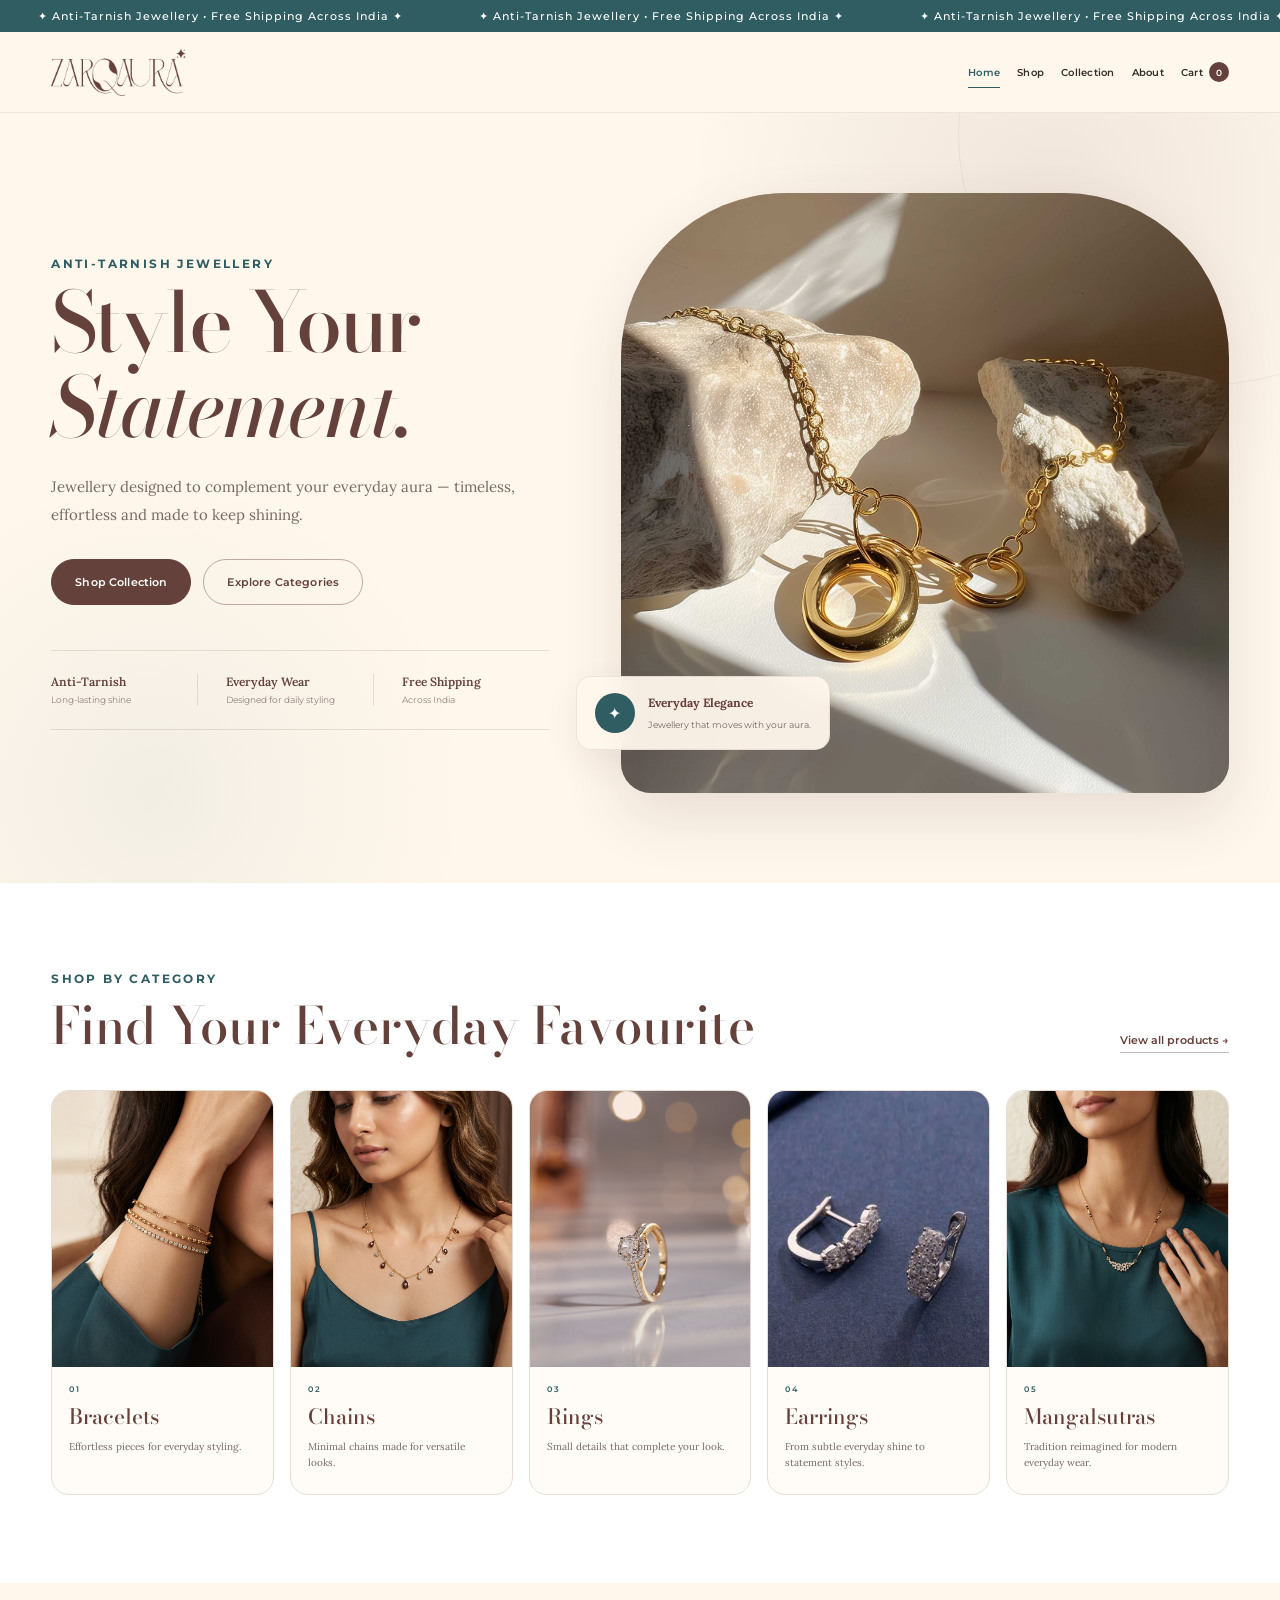
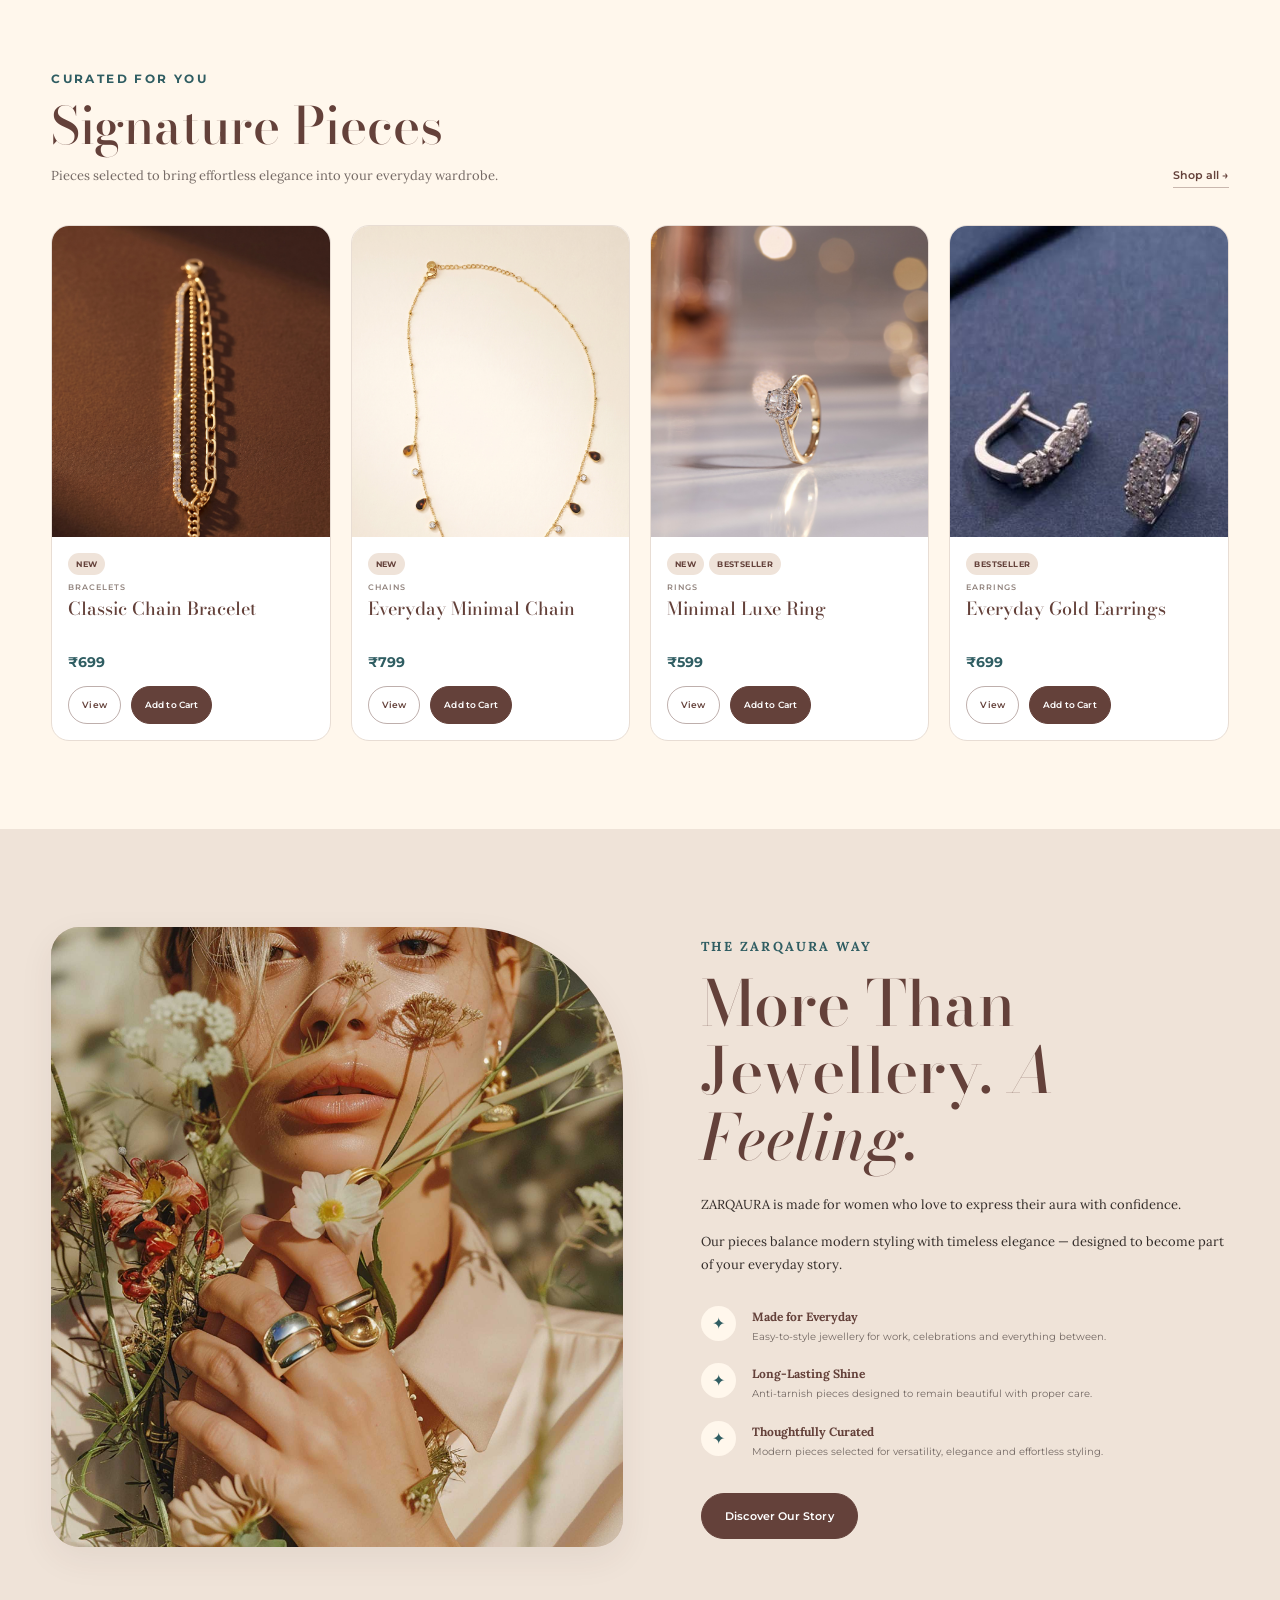
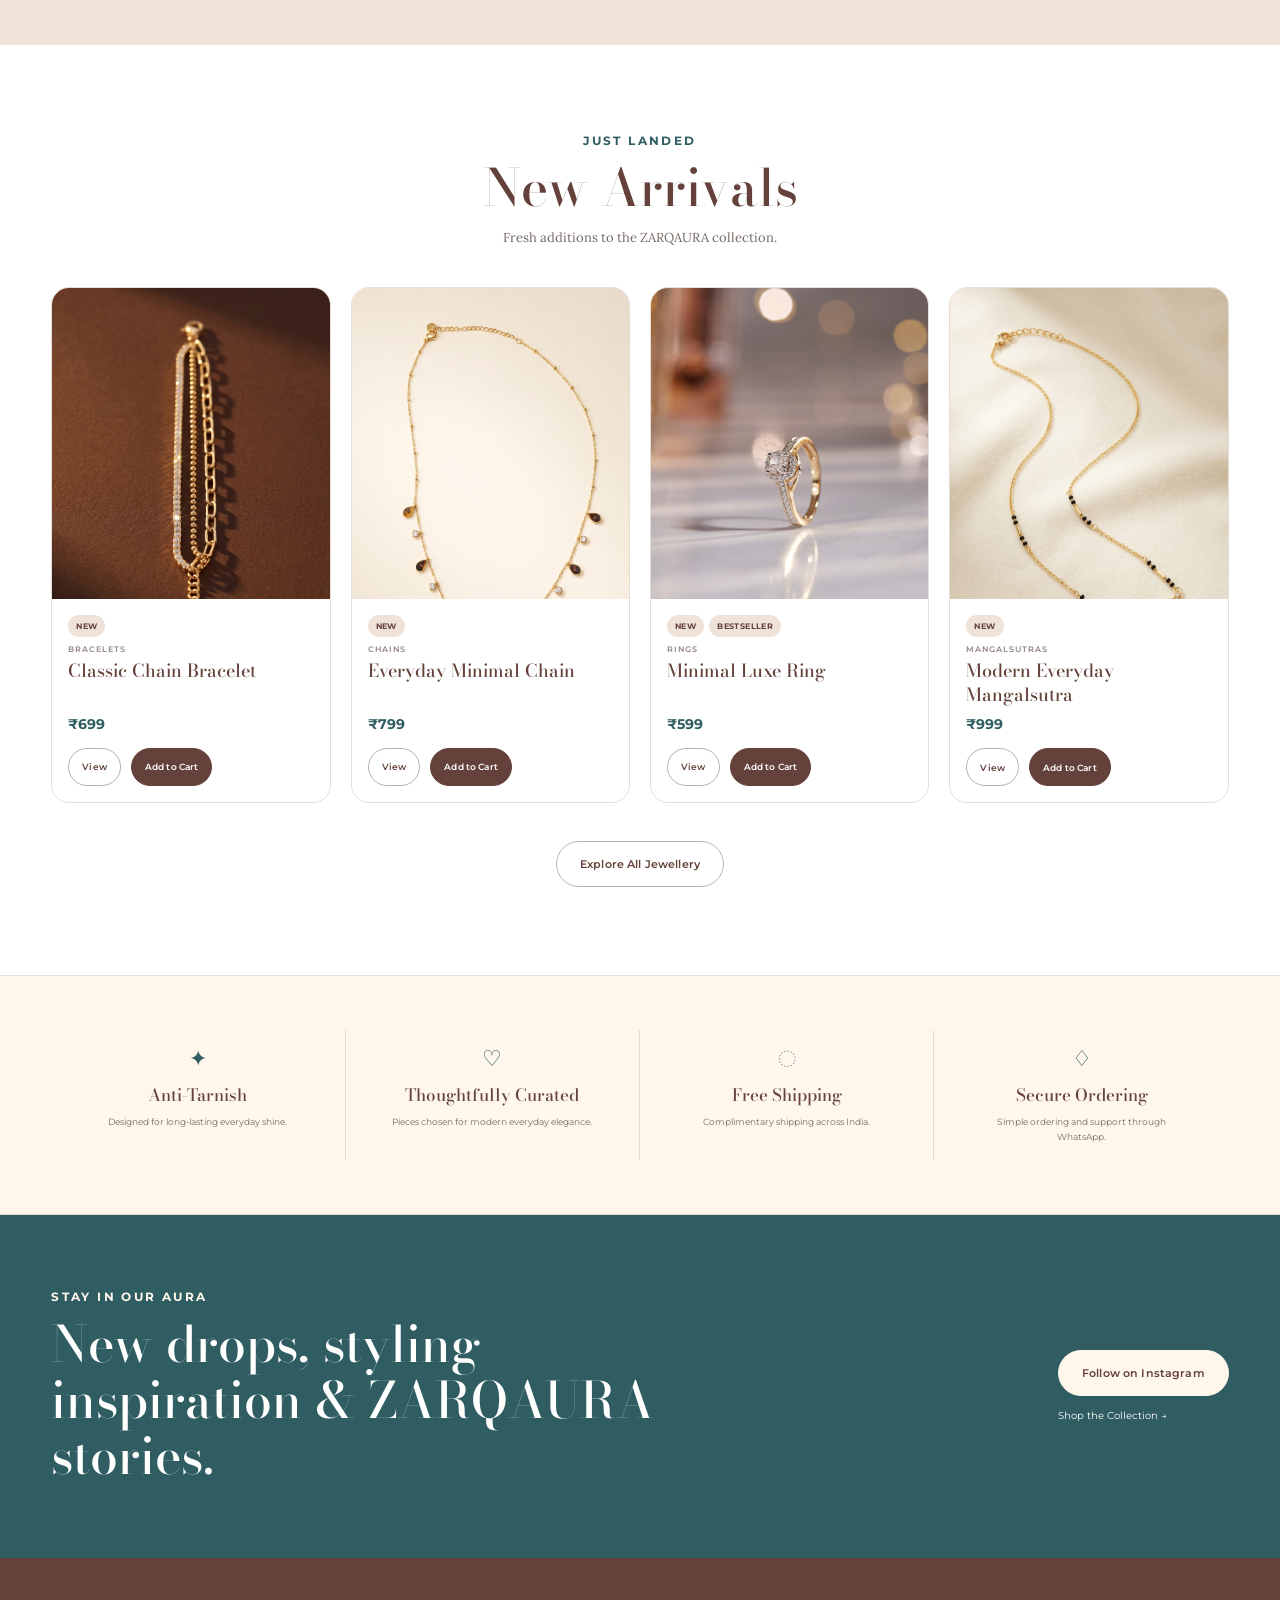
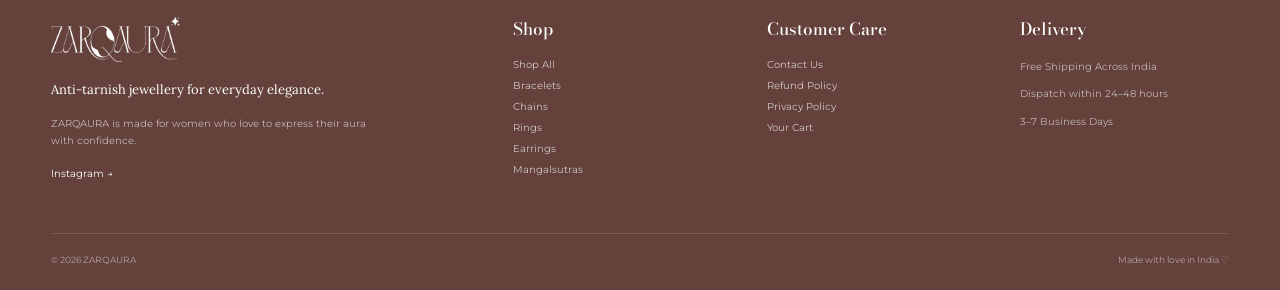
==== index.html @ d232bc9c "final index" ====
<!DOCTYPE html>
<html lang="en">
<head>
  <meta charset="UTF-8">

  <meta
    name="viewport"
    content="width=device-width, initial-scale=1.0"
  >

  <title>ZARQAURA | Anti-Tarnish Jewellery</title>

  <meta
    name="description"
    content="Discover ZARQAURA anti-tarnish jewellery designed for everyday elegance."
  >

  <!-- Favicon -->
  <link
    rel="icon"
    href="assets/images/branding/favicon.png"
    type="image/png"
  > 

  <!-- Main CSS -->
  <link
    rel="stylesheet"
    href="assets/css/styles.css"
  >
</head>


<body>

  <!-- =========================================
       SHARED HEADER
  ========================================== -->

  <div data-site-header></div>



  <main>

    <!-- =========================================
         HERO
    ========================================== -->

    <section class="zq-hero">

      <div class="zq-container zq-hero-grid">

        <!-- Hero content -->

        <div class="zq-hero-content">

          <p class="zq-eyebrow">
            ANTI-TARNISH JEWELLERY
          </p>

          <h1>
            Style Your
            <span>Statement.</span>
          </h1>

          <p class="zq-hero-description">
            Jewellery designed to complement your everyday aura —
            timeless, effortless and made to keep shining.
          </p>

          <div class="zq-hero-actions">

            <a
              href="shop.html"
              class="zq-btn zq-btn-primary"
            >
              Shop Collection
            </a>

            <a
              href="#shop-category"
              class="zq-btn zq-btn-outline"
            >
              Explore Categories
            </a>

          </div>


          <!-- Hero small benefits -->

          <div class="zq-hero-features">

            <div>
              <strong>Anti-Tarnish</strong>
              <span>Long-lasting shine</span>
            </div>

            <div>
              <strong>Everyday Wear</strong>
              <span>Designed for daily styling</span>
            </div>

            <div>
              <strong>Free Shipping</strong>
              <span>Across India</span>
            </div>

          </div>

        </div>



        <!-- Hero Image -->

        <div class="zq-hero-visual">

          <div class="zq-hero-image-wrap">

            <img
              src="assets/images/banners/home/hero.jpg"
              alt="ZARQAURA jewellery collection"
              class="zq-hero-image"
              onerror="this.style.display='none'; this.nextElementSibling.style.display='flex';"
            >

            <!-- Appears only until you upload hero.jpg -->

            <div class="zq-image-placeholder">
              <div>
                <span>✦</span>

                <p>
                  Add your homepage hero image
                </p>

                <small>
                  assets/images/banners/home/hero.jpg
                </small>
              </div>
            </div>

          </div>


          <!-- Floating note -->

          <div class="zq-floating-card">

            <span class="zq-floating-icon">✦</span>

            <div>
              <strong>
                Everyday Elegance
              </strong>

              <small>
                Jewellery that moves with your aura.
              </small>
            </div>

          </div>

        </div>

      </div>

    </section>



    <!-- =========================================
         CATEGORY SECTION
    ========================================== -->

    <section
      class="zq-section zq-category-section"
      id="shop-category"
    >

      <div class="zq-container">

        <div class="zq-section-heading">

          <div>

            <p class="zq-eyebrow">
              SHOP BY CATEGORY
            </p>

            <h2>
              Find Your Everyday Favourite
            </h2>

          </div>

          <a
            href="shop.html"
            class="zq-text-link"
          >
            View all products →
          </a>

        </div>



        <div class="zq-category-grid">


          <!-- Bracelets -->

          <a
            href="shop.html?category=bracelets"
            class="zq-category-card"
          >

            <div class="zq-category-image">

              <img
                src="assets/images/categories/bracelets.jpg"
                alt="Bracelets"
              >

              <div class="zq-category-overlay"></div>

            </div>

            <div class="zq-category-info">

              <span>
                01
              </span>

              <h3>
                Bracelets
              </h3>

              <p>
                Effortless pieces for everyday styling.
              </p>

            </div>

          </a>



          <!-- Chains -->

          <a
            href="shop.html?category=chains"
            class="zq-category-card"
          >

            <div class="zq-category-image">

              <img
                src="assets/images/categories/chains.jpg"
                alt="Chains"
              >

              <div class="zq-category-overlay"></div>

            </div>

            <div class="zq-category-info">

              <span>
                02
              </span>

              <h3>
                Chains
              </h3>

              <p>
                Minimal chains made for versatile looks.
              </p>

            </div>

          </a>



          <!-- Rings -->

          <a
            href="shop.html?category=rings"
            class="zq-category-card"
          >

            <div class="zq-category-image">

              <img
                src="assets/images/categories/rings.jpg"
                alt="Rings"
              >

              <div class="zq-category-overlay"></div>

            </div>

            <div class="zq-category-info">

              <span>
                03
              </span>

              <h3>
                Rings
              </h3>

              <p>
                Small details that complete your look.
              </p>

            </div>

          </a>



          <!-- Earrings -->

          <a
            href="shop.html?category=earrings"
            class="zq-category-card"
          >

            <div class="zq-category-image">

              <img
                src="assets/images/categories/earrings.jpg"
                alt="Earrings"
              >

              <div class="zq-category-overlay"></div>

            </div>

            <div class="zq-category-info">

              <span>
                04
              </span>

              <h3>
                Earrings
              </h3>

              <p>
                From subtle everyday shine to statement styles.
              </p>

            </div>

          </a>



          <!-- Mangalsutras -->

          <a
            href="shop.html?category=mangalsutras"
            class="zq-category-card"
          >

            <div class="zq-category-image">

              <img
                src="assets/images/categories/mangalsutras.jpg"
                alt="Mangalsutras"
              >

              <div class="zq-category-overlay"></div>

            </div>

            <div class="zq-category-info">

              <span>
                05
              </span>

              <h3>
                Mangalsutras
              </h3>

              <p>
                Tradition reimagined for modern everyday wear.
              </p>

            </div>

          </a>

        </div>

      </div>

    </section>



    <!-- =========================================
         FEATURED PRODUCTS
    ========================================== -->

    <section class="zq-section zq-products-section">

      <div class="zq-container">

        <div class="zq-section-heading">

          <div>

            <p class="zq-eyebrow">
              CURATED FOR YOU
            </p>

            <h2>
              Signature Pieces
            </h2>

            <p class="zq-section-description">
              Pieces selected to bring effortless elegance
              into your everyday wardrobe.
            </p>

          </div>


          <a
            href="shop.html"
            class="zq-text-link"
          >
            Shop all →
          </a>

        </div>


        <!-- Products automatically inserted by JS -->

        <div
          class="product-grid zq-featured-grid"
          data-featured-grid
        ></div>

      </div>

    </section>



    <!-- =========================================
         EDITORIAL BRAND SECTION
    ========================================== -->

    <section class="zq-story-section">

      <div class="zq-container zq-story-grid">


        <div class="zq-story-image">

          <img
            src="assets/images/banners/home/everyday-elegance.jpg"
            alt="ZARQAURA everyday jewellery"
          >

        </div>



        <div class="zq-story-content">

          <p class="zq-eyebrow">
            THE ZARQAURA WAY
          </p>

          <h2>
            More Than Jewellery.
            <span>A Feeling.</span>
          </h2>

          <p>
            ZARQAURA is made for women who love to express
            their aura with confidence.
          </p>

          <p>
            Our pieces balance modern styling with timeless
            elegance — designed to become part of your
            everyday story.
          </p>

          <div class="zq-story-points">

            <div>
              <span>✦</span>

              <div>
                <strong>
                  Made for Everyday
                </strong>

                <p>
                  Easy-to-style jewellery for work,
                  celebrations and everything between.
                </p>
              </div>
            </div>


            <div>
              <span>✦</span>

              <div>
                <strong>
                  Long-Lasting Shine
                </strong>

                <p>
                  Anti-tarnish pieces designed to remain
                  beautiful with proper care.
                </p>
              </div>
            </div>


            <div>
              <span>✦</span>

              <div>
                <strong>
                  Thoughtfully Curated
                </strong>

                <p>
                  Modern pieces selected for versatility,
                  elegance and effortless styling.
                </p>
              </div>
            </div>

          </div>


          <a
            href="about.html"
            class="zq-btn zq-btn-primary"
          >
            Discover Our Story
          </a>

        </div>

      </div>

    </section>



    <!-- =========================================
         NEW ARRIVALS
    ========================================== -->

    <section class="zq-section zq-new-section">

      <div class="zq-container">

        <div class="zq-section-heading centered">

          <div>

            <p class="zq-eyebrow">
              JUST LANDED
            </p>

            <h2>
              New Arrivals
            </h2>

            <p class="zq-section-description">
              Fresh additions to the ZARQAURA collection.
            </p>

          </div>

        </div>


        <div
          class="product-grid"
          data-new-arrivals
        ></div>


        <div class="zq-center-action">

          <a
            href="shop.html"
            class="zq-btn zq-btn-outline"
          >
            Explore All Jewellery
          </a>

        </div>

      </div>

    </section>



    <!-- =========================================
         BENEFITS
    ========================================== -->

    <section class="zq-benefits">

      <div class="zq-container zq-benefits-grid">


        <div class="zq-benefit">

          <span>✦</span>

          <h3>
            Anti-Tarnish
          </h3>

          <p>
            Designed for long-lasting everyday shine.
          </p>

        </div>


        <div class="zq-benefit">

          <span>♡</span>

          <h3>
            Thoughtfully Curated
          </h3>

          <p>
            Pieces chosen for modern everyday elegance.
          </p>

        </div>


        <div class="zq-benefit">

          <span>◌</span>

          <h3>
            Free Shipping
          </h3>

          <p>
            Complimentary shipping across India.
          </p>

        </div>


        <div class="zq-benefit">

          <span>♢</span>

          <h3>
            Secure Ordering
          </h3>

          <p>
            Simple ordering and support through WhatsApp.
          </p>

        </div>

      </div>

    </section>



    <!-- =========================================
         INSTAGRAM / COMMUNITY CTA
    ========================================== -->

    <section class="zq-community">

      <div class="zq-container zq-community-inner">

        <div>

          <p class="zq-eyebrow light">
            STAY IN OUR AURA
          </p>

          <h2>
            New drops, styling inspiration
            & ZARQAURA stories.
          </h2>

        </div>


        <div class="zq-community-actions">

          <a
            href="#"
            id="instagram-link"
            target="_blank"
            class="zq-btn zq-btn-light"
          >
            Follow on Instagram
          </a>

          <a
            href="shop.html"
            class="zq-community-link"
          >
            Shop the Collection →
          </a>

        </div>

      </div>

    </section>

  </main>



  <!-- =========================================
       SHARED FOOTER
  ========================================== -->

  <div data-site-footer></div>



  <!-- =========================================
       DATA
  ========================================== -->

  <script src="assets/data/site-config.js"></script>

  <script src="assets/data/products.js"></script>



  <!-- =========================================
       SHARED APP
  ========================================== -->

  <script src="assets/js/app.js"></script>



  <!-- =========================================
       HOME PAGE JS
  ========================================== -->

  <script>

    document.addEventListener(
      "DOMContentLoaded",
      () => {

        /*
        =========================================
        FEATURED PRODUCTS
        =========================================
        */

        const featuredGrid =
          document.querySelector(
            "[data-featured-grid]"
          );


        const featuredProducts =
          PRODUCTS
            .filter(
              product =>
                product.active &&
                product.featured
            )
            .slice(0, 4);


        if (featuredGrid) {

          if (featuredProducts.length) {

            featuredGrid.innerHTML =
              featuredProducts
                .map(
                  ZARQAURA.productCard
                )
                .join("");

          }

          else {

            featuredGrid.innerHTML = `
              <div class="zq-empty-products">
                Featured products will appear here.
              </div>
            `;

          }

        }



        /*
        =========================================
        NEW ARRIVALS
        =========================================
        */

        const newGrid =
          document.querySelector(
            "[data-new-arrivals]"
          );


        const newProducts =
          PRODUCTS
            .filter(
              product =>
                product.active &&
                product.newArrival
            )
            .slice(0, 4);


        if (newGrid) {

          if (newProducts.length) {

            newGrid.innerHTML =
              newProducts
                .map(
                  ZARQAURA.productCard
                )
                .join("");

          }

          else {

            newGrid.innerHTML = `
              <div class="zq-empty-products">
                New arrivals will appear here.
              </div>
            `;

          }

        }



        /*
        =========================================
        INSTAGRAM FROM SITE CONFIG
        =========================================
        */

        const instagramButton =
          document.getElementById(
            "instagram-link"
          );


        if (
          instagramButton &&
          SITE_CONFIG.instagram
        ) {

          instagramButton.href =
            SITE_CONFIG.instagram;

        }

      }
    );

  </script>


</body>
</html>
---- assets/css/styles.css ----
@import url(
    "https://fonts.googleapis.com/css2?family=Bodoni+Moda:opsz,wght@6..96,400;6..96,500;6..96,600&family=Lora:wght@400;500;600&family=Montserrat:wght@400;500;600;700&display=swap"
);


/* =========================================================
   ZARQAURA
   MASTER STYLESHEET
========================================================= */


/* =========================================================
   VARIABLES
========================================================= */

:root {

    --brown:
        #64413A;

    --brown-dark:
        #4A302B;

    --cream:
        #FFF7EC;

    --cream-light:
        #FFFBF6;

    --teal:
        #2F5D62;

    --teal-dark:
        #24484C;

    --white:
        #FFFFFF;

    --text:
        #342D2A;

    --text-soft:
        #756A65;

    --text-light:
        #91837D;

    --border:
        #E8DDD4;

    --background-soft:
        #F2E6DC;

    --danger:
        #8D3D3D;

    --success:
        #456A54;

    --container:
        1240px;

    --radius-small:
        10px;

    --radius:
        18px;

    --radius-large:
        28px;

    --shadow-small:
        0 12px 35px
        rgba(
            65,
            45,
            40,
            0.07
        );

    --shadow:
        0 24px 60px
        rgba(
            65,
            45,
            40,
            0.12
        );

}


/* =========================================================
   RESET
========================================================= */

* {

    box-sizing:
        border-box;

}


html {

    scroll-behavior:
        smooth;

}


body {

    margin:
        0;

    overflow-x:
        hidden;

    background:
        var(--cream);

    color:
        var(--text);

    font-family:
        "Montserrat",
        Arial,
        sans-serif;

    -webkit-font-smoothing:
        antialiased;

}


body,
input,
button,
select,
textarea {

    font-family:
        "Montserrat",
        Arial,
        sans-serif;

}


img {

    display:
        block;

    max-width:
        100%;

}


a {

    color:
        inherit;

    text-decoration:
        none;

}


button {

    cursor:
        pointer;

}


button:disabled {

    cursor:
        not-allowed;

    opacity:
        0.55;

}


h1,
h2,
h3,
h4,
p {

    margin-top:
        0;

}


h1,
h2,
h3,
h4 {

    font-family:
        "Bodoni Moda",
        Georgia,
        serif;

    color:
        var(--brown);

}


/* =========================================================
   CONTAINER
========================================================= */

.container,
.zq-container {

    width:
        min(
            var(--container),
            92%
        );

    margin:
        0 auto;

}


/* =========================================================
   COMMON TEXT
========================================================= */

.zq-eyebrow {

    margin:
        0 0 12px;

    color:
        var(--teal);

    font-size:
        12px;

    font-weight:
        700;

    letter-spacing:
        2.4px;

    text-transform:
        uppercase;

}


.zq-eyebrow.light {

    color:
        var(--cream);

}


/* =========================================================
   CONTINUOUS ANNOUNCEMENT BAR
========================================================= */

.announcement {

    position: relative;

    z-index: 1100;

    width: 100%;

    overflow: hidden;

    padding: 9px 0;

    background:
        var(--teal);

    color:
        var(--white);

    white-space: nowrap;

}


/* Continuous moving track */

.announcement-track {

    display: flex;

    align-items: center;

    width: max-content;

    animation:
        announcementScroll
        11s
        linear
        infinite;

}


/* Individual repeating message */

.announcement-item {

    flex: 0 0 auto;

    padding:
        0 38px;

    font-size:
        11px;

    font-weight:
        500;

    letter-spacing:
        1px;

}


/* Pause when hovered */

.announcement:hover
.announcement-track {

    animation-play-state:
        paused;

}


/* Move exactly one repeated message */

@keyframes announcementScroll {

    from {

        transform:
            translateX(0);

    }

    to {

        transform:
            translateX(-16.6666667%);

    }

}


/* Accessibility */

@media (prefers-reduced-motion: reduce) {

    .announcement-track {

        animation:
            none;

    }

}


/* =========================================================
   HEADER
========================================================= */

.header {

    position:
        sticky;

    top:
        0;

    z-index:
        1000;

    border-bottom:
        1px solid
        rgba(
            100,
            65,
            58,
            0.1
        );

    background:
        rgba(
            255,
            247,
            236,
            0.95
        );

    backdrop-filter:
        blur(16px);

}


.header-inner {

    min-height:
        78px;

    display:
        flex;

    align-items:
        center;

    justify-content:
        space-between;

    gap:
        28px;

}


/* =========================================================
   LOGO
========================================================= */

.logo {

    flex:
        0 0 auto;

    display:
        flex;

    align-items:
        center;

}


.site-logo {

    width:
        auto;

    max-width:
        205px;

    height:
        48px;

    object-fit:
        contain;

}


.logo-text-fallback {

    display:
        none;

    color:
        var(--brown);

    font-family:
        "Bodoni Moda",
        Georgia,
        serif;

    font-size:
        25px;

    font-weight:
        600;

    letter-spacing:
        4px;

}


/* =========================================================
   DESKTOP NAV
========================================================= */

.nav {

    display:
        flex;

    align-items:
        center;

    justify-content:
        flex-end;

    gap:
        17px;

}


.nav a {

    position:
        relative;

    padding:
        30px 0;

    color:
        var(--text);

    font-size:
        10px;

    font-weight:
        600;

    letter-spacing:
        0.25px;

    white-space:
        nowrap;

    transition:
        color 0.25s ease;

}


.nav a::after {

    content:
        "";

    position:
        absolute;

    left:
        0;

    bottom:
        21px;

    width:
        0;

    height:
        1px;

    background:
        var(--teal);

    transition:
        width 0.25s ease;

}


.nav a:hover,
.nav a.active {

    color:
        var(--teal);

}


.nav a:hover::after,
.nav a.active::after {

    width:
        100%;

}


.cart-link {

    display:
        inline-flex;

    align-items:
        center;

    gap:
        6px;

}


.cart-count {

    min-width:
        20px;

    height:
        20px;

    display:
        inline-grid;

    place-items:
        center;

    padding:
        0 5px;

    border-radius:
        999px;

    background:
        var(--brown);

    color:
        var(--white);

    font-size:
        9px;

}


/* =========================================================
   MOBILE MENU BUTTON
========================================================= */

.mobile-toggle {

    display:
        none;

    width:
        38px;

    height:
        38px;

    padding:
        8px;

    border:
        0;

    background:
        transparent;

}


.mobile-toggle span {

    display:
        block;

    width:
        100%;

    height:
        1.5px;

    margin:
        5px 0;

    background:
        var(--brown);

    transition:
        transform 0.25s ease,
        opacity 0.25s ease;

}


.mobile-toggle.open
span:nth-child(1) {

    transform:
        translateY(6.5px)
        rotate(45deg);

}


.mobile-toggle.open
span:nth-child(2) {

    opacity:
        0;

}


.mobile-toggle.open
span:nth-child(3) {

    transform:
        translateY(-6.5px)
        rotate(-45deg);

}


/* =========================================================
   BUTTONS
========================================================= */

.btn,
.zq-btn {

    min-height:
        46px;

    display:
        inline-flex;

    align-items:
        center;

    justify-content:
        center;

    padding:
        0 23px;

    border:
        1px solid
        var(--brown);

    border-radius:
        999px;

    background:
        var(--brown);

    color:
        var(--white);

    font-size:
        11px;

    font-weight:
        600;

    letter-spacing:
        0.15px;

    line-height:
        1;

    transition:
        transform 0.35s ease,
        background-color 0.35s ease,
        color 0.35s ease,
        border-color 0.35s ease,
        box-shadow 0.35s ease;

}


.btn:hover,
.zq-btn:hover {

    transform:
        translateY(-3px);

}


/* Primary button */

.btn:hover,
.zq-btn-primary:hover {

    border-color:
        var(--teal);

    background:
        var(--teal);

    box-shadow:
        0 10px 24px
        rgba(
            47,
            93,
            98,
            0.20
        );

}


/* Outline / secondary button */

.btn.secondary,
.zq-btn-outline {

    border-color:
        rgba(
            100,
            65,
            58,
            0.42
        );

    background:
        transparent;

    color:
        var(--brown);

}


.btn.secondary:hover,
.zq-btn-outline:hover {

    border-color:
        var(--brown);

    background:
        var(--brown);

    color:
        var(--white);

    box-shadow:
        0 10px 24px
        rgba(
            100,
            65,
            58,
            0.25
        );

}


/* Teal button */

.btn.teal {

    border-color:
        var(--teal);

    background:
        var(--teal);

}


.btn.teal:hover {

    border-color:
        var(--teal-dark);

    background:
        var(--teal-dark);

    box-shadow:
        0 10px 24px
        rgba(
            47,
            93,
            98,
            0.16
        );

}


/* Added state */

.btn.added {

    border-color:
        var(--success);

    background:
        var(--success);

}


/* Light button */

.zq-btn-light {

    border-color:
        var(--cream);

    background:
        var(--cream);

    color:
        var(--brown);

}


/* Press effect */

.btn:active,
.zq-btn:active {

    transform:
        translateY(-1px)
        scale(0.99);

}


/* Button groups */

.actions {

    display:
        flex;

    flex-wrap:
        wrap;

    align-items:
        center;

    gap:
        10px;

}

/* =========================================================
   HOME HERO
========================================================= */

.zq-hero {

    position:
        relative;

    overflow:
        hidden;

    padding:
        80px 0 90px;

    background:

        radial-gradient(
            circle at 82% 12%,
            rgba(
                100,
                65,
                58,
                0.1
            ),
            transparent 29%
        ),

        radial-gradient(
            circle at 12% 88%,
            rgba(
                47,
                93,
                98,
                0.06
            ),
            transparent 24%
        ),

        var(--cream);

}


.zq-hero::before {

    content:
        "";

    position:
        absolute;

    top:
        -230px;

    right:
        -180px;

    width:
        500px;

    height:
        500px;

    border:
        1px solid
        rgba(
            100,
            65,
            58,
            0.07
        );

    border-radius:
        50%;

}


.zq-hero-grid {

    position:
        relative;

    z-index:
        2;

    display:
        grid;

    grid-template-columns:
        0.9fr 1.1fr;

    align-items:
        center;

    gap:
        72px;

}


.zq-hero-content {

    max-width:
        600px;

}


.zq-hero h1 {

    margin:
        0;

    font-size:
        clamp(
            52px,
            6.5vw,
            92px
        );

    font-weight:
        500;

    line-height:
        0.94;

    letter-spacing:
        -2.8px;

}


.zq-hero h1 span {

    display:
        block;

    margin-top:
        7px;

    font-style:
        italic;

}


.zq-hero-description {

    max-width:
        540px;

    margin:
        27px 0 0;

    color:
        var(--text-soft);

    font-family:
        "Lora",
        Georgia,
        serif;

    font-size:
        15px;

    line-height:
        1.85;

}


.zq-hero-actions {

    display:
        flex;

    flex-wrap:
        wrap;

    gap:
        12px;

    margin-top:
        31px;

}


/* =========================================================
   HERO FEATURES
========================================================= */

.zq-hero-features {

    display:
        grid;

    grid-template-columns:
        repeat(3, 1fr);

    gap:
        28px;

    margin-top:
        45px;

    padding-top:
        23px;

    padding-bottom:
        23px;

    border-top:
        1px solid
        rgba(
            100,
            65,
            58,
            0.14
        );

    border-bottom:
        1px solid
        rgba(
            100,
            65,
            58,
            0.14
        );

}


.zq-hero-features div {

    position:
        relative;

    display:
        flex;

    flex-direction:
        column;

    gap:
        4px;

    border-right: 
        1px solid rgba(100, 65, 58, 0.14);

}


.zq-hero-features div:last-child {

    border-right: 
        0;

}


.zq-hero-features strong {

    color:
        var(--brown);

    font-family:
        "Lora",
        Georgia,
        serif;

    font-size:
        12px;

    font-weight:
        600;

}


.zq-hero-features span {

    color:
        var(--text-light);

    font-size:
        9px;

    line-height:
        1.45;

}


/* Mobile */

@media (max-width: 650px) {

    .zq-hero-features {

        grid-template-columns:
            1fr;

        gap:
            11px;

    }


    .zq-hero-features div {

        padding-bottom:
            10px;

        border-bottom:
            1px solid
            rgba(
                100,
                65,
                58,
                0.08
            );

    }


    .zq-hero-features div:not(:last-child)::after {

        display:
            none;

    }

}


/* =========================================================
   HERO IMAGE
========================================================= */

.zq-hero-visual {

    position:
        relative;

}


.zq-hero-image-wrap {

    position:
        relative;

    min-height:
        600px;

    overflow:
        hidden;

    border-radius:
        165px 165px
        30px 30px;

    background:
        #D5BCAE;

    box-shadow:
        var(--shadow);

}


.zq-hero-image {

    width:
        100%;

    height:
        600px;

    object-fit:
        cover;

    object-position:
        center;

}


.zq-image-placeholder {

    position:
        absolute;

    inset:
        0;

    display:
        none;

    align-items:
        center;

    justify-content:
        center;

    padding:
        35px;

    background:
        linear-gradient(
            140deg,
            #E8D7CB,
            #C7AB9C
        );

    color:
        var(--brown);

    text-align:
        center;

}


.zq-image-placeholder span {

    display:
        block;

    margin-bottom:
        15px;

    color:
        var(--teal);

    font-size:
        42px;

}


.zq-image-placeholder p {

    margin-bottom:
        6px;

    font-family:
        "Bodoni Moda",
        Georgia,
        serif;

    font-size:
        22px;

}


.zq-floating-card {

    position:
        absolute;

    left:
        -45px;

    bottom:
        43px;

    max-width:
        290px;

    display:
        flex;

    align-items:
        center;

    gap:
        13px;

    padding:
        16px 18px;

    border:
        1px solid
        rgba(
            100,
            65,
            58,
            0.1
        );

    border-radius:
        15px;

    background:
        rgba(
            255,
            247,
            236,
            0.94
        );

    box-shadow:
        var(--shadow-small);

    backdrop-filter:
        blur(12px);

}


.zq-floating-icon {

    width:
        40px;

    height:
        40px;

    flex:
        0 0 auto;

    display:
        grid;

    place-items:
        center;

    border-radius:
        50%;

    background:
        var(--teal);

    color:
        var(--white);

}


.zq-floating-card strong {

    display:
        block;

    margin-bottom:
        3px;

    color:
        var(--brown);

    font-family:
        "Lora",
        Georgia,
        serif;

    font-size:
        12px;

}


.zq-floating-card small {

    color:
        var(--text-soft);

    font-size:
        9px;

    line-height:
        1.45;

}


/* =========================================================
   SECTION BASE
========================================================= */

.zq-section,
.section {

    padding:
        88px 0;

}


.zq-section-heading {

    display:
        flex;

    align-items:
        flex-end;

    justify-content:
        space-between;

    gap:
        30px;

    margin-bottom:
        37px;

}


.zq-section-heading.centered {

    justify-content:
        center;

    text-align:
        center;

}


.zq-section-heading h2 {

    margin:
        0;

    font-size:
        clamp(
            36px,
            4vw,
            54px
        );

    font-weight:
        500;

    line-height:
        1.08;

}


.zq-section-description {

    max-width:
        530px;

    margin:
        12px 0 0;

    color:
        var(--text-soft);

    font-family:
        "Lora",
        Georgia,
        serif;

    font-size:
        13px;

    line-height:
        1.75;

}


.zq-text-link {

    padding-bottom:
        5px;

    border-bottom:
        1px solid
        rgba(
            100,
            65,
            58,
            0.35
        );

    color:
        var(--brown);

    font-size:
        11px;

    font-weight:
        600;

    transition:
        color 0.2s ease,
        border-color 0.2s ease;

}


.zq-text-link:hover {

    border-color:
        var(--teal);

    color:
        var(--teal);

}


/* =========================================================
   CATEGORY SECTION
========================================================= */

.zq-category-section {

    background:
        var(--white);

}


.zq-category-grid {

    display:
        grid;

    grid-template-columns:
        repeat(
            5,
            1fr
        );

    gap:
        16px;

}


.zq-category-card {

    overflow:
        hidden;

    border:
        1px solid
        var(--border);

    border-radius:
        var(--radius);

    background:
        var(--cream-light);

    transition:
        transform 0.3s ease,
        box-shadow 0.3s ease;

}


.zq-category-card:hover {

    transform:
        translateY(-6px);

    box-shadow:
        var(--shadow-small);

}


.zq-category-image {

    position:
        relative;

    overflow:
        hidden;

    aspect-ratio:
        4 / 5;

    background:
        #E7D8CE;

}


.zq-category-image img {

    width:
        100%;

    height:
        100%;

    object-fit:
        cover;

    transition:
        transform 0.5s ease;

}


.zq-category-card:hover
.zq-category-image img {

    transform:
        scale(1.04);

}


.zq-category-overlay {

    position:
        absolute;

    inset:
        0;

    background:
        linear-gradient(
            to top,
            rgba(
                50,
                34,
                31,
                0.18
            ),
            transparent 45%
        );

}


.zq-category-info {

    padding:
        17px;

}


.zq-category-info > span {

    display:
        block;

    margin-bottom:
        6px;

    color:
        var(--teal);

    font-size:
        8px;

    font-weight:
        600;

    letter-spacing:
        2px;

}


.zq-category-info h3 {

    margin:
        0;

    font-size:
        21px;

    font-weight:
        500;

}


.zq-category-info p {

    min-height:
        38px;

    margin:
        7px 0 0;

    color:
        var(--text-soft);

    font-family:
        "Lora",
        Georgia,
        serif;

    font-size:
        10px;

    line-height:
        1.55;

}


/* =========================================================
   PRODUCT GRID
========================================================= */

.product-grid {

    display:
        grid;

    grid-template-columns:
        repeat(
            4,
            minmax(
                0,
                1fr
            )
        );

    gap:
        20px;

}


.product-card {

    min-width:
        0;

    overflow:
        hidden;

    border:
        1px solid
        var(--border);

    border-radius:
        var(--radius);

    background:
        var(--white);

    transition:
        transform 0.3s ease,
        box-shadow 0.3s ease;

}


.product-card:hover {

    transform:
        translateY(-5px);

    box-shadow:
        var(--shadow-small);

}


.product-card-image-link {

    display:
        block;

}


.product-image {

    position:
        relative;

    width:
        100%;

    aspect-ratio:
        1 / 1.12;

    display:
        grid;

    place-items:
        center;

    overflow:
        hidden;

    background:
        #F0E6DE;

}


.product-image > img {

    width:
        100%;

    height:
        100%;

    object-fit:
        cover;

    transition:
        transform 0.4s ease;

}


.product-card:hover
.product-image > img {

    transform:
        scale(1.025);

}


.product-image-fallback {

    position:
        absolute;

    inset:
        0;

    align-items:
        center;

    justify-content:
        center;

    padding:
        20px;

    background:
        linear-gradient(
            145deg,
            #F3E8E0,
            #E0CCC0
        );

    color:
        var(--brown);

    text-align:
        center;

}


.product-image-fallback span {

    display:
        block;

    margin-bottom:
        8px;

    color:
        var(--teal);

    font-size:
        25px;

}


.product-image-fallback strong {

    display:
        block;

    margin-bottom:
        4px;

    font-size:
        12px;

}


.product-image-fallback small {

    color:
        var(--text-soft);

    font-size:
        9px;

}


.product-body {

    padding:
        16px;

}


.badges {

    min-height:
        22px;

    display:
        flex;

    flex-wrap:
        wrap;

    gap:
        5px;

    margin-bottom:
        7px;

}


.badge {

    display:
        inline-flex;

    align-items:
        center;

    min-height:
        21px;

    padding:
        0 8px;

    border-radius:
        999px;

    background:
        #EFE3D9;

    color:
        var(--brown);

    font-size:
        8px;

    font-weight:
        700;

    letter-spacing:
        0.4px;

    text-transform:
        uppercase;

}


.badge.out {

    background:
        #F6DFDF;

    color:
        var(--danger);

}


.product-card-category {

    margin:
        0 0 5px;

    color:
        var(--text-light);

    font-size:
        8px;

    font-weight:
        600;

    letter-spacing:
        1px;

    text-transform:
        uppercase;

}


.product-body h3 {

    min-height:
        48px;

    margin:
        0 0 8px;

    font-size:
        18px;

    font-weight:
        500;

    line-height:
        1.35;

}


.product-body h3 a {

    transition:
        color 0.2s ease;

}


.product-body h3 a:hover {

    color:
        var(--teal);

}


.price {

    color:
        var(--teal);

    font-size:
        14px;

    font-weight:
        700;

}


.product-card-actions {

    margin-top:
        15px;

}


.product-card-actions
.btn {

    min-height:
        38px;

    padding:
        0 13px;

    font-size:
        9px;

}


/* =========================================================
   FEATURED / NEW
========================================================= */

.zq-products-section {

    background:
        var(--cream);

}


.zq-new-section {

    background:
        var(--white);

}


.zq-center-action {

    display:
        flex;

    justify-content:
        center;

    margin-top:
        38px;

}


/* =========================================================
   STORY
========================================================= */

.zq-story-section {

    padding:
        98px 0;

    background:
        #EFE3D8;

}


.zq-story-grid {

    display:
        grid;

    grid-template-columns:
        1.04fr 0.96fr;

    align-items:
        center;

    gap:
        78px;

}


.zq-story-image {

    min-height:
        620px;

    overflow:
        hidden;

    border-radius:
        28px 160px
        28px 28px;

    background:
        #D5BCAD;

    box-shadow:
        var(--shadow-small);

}


.zq-story-image img {

    width:
        100%;

    height:
        620px;

    object-fit:
        cover;

}


.zq-story-content h2 {

    max-width:
        600px;

    margin:
        0 0 23px;

    font-size:
        clamp(
            41px,
            5vw,
            63px
        );

    font-weight:
        500;

    line-height:
        1.06;

}


.zq-story-content h2 span {

    font-style:
        italic;

}


.zq-story-content > p {

    font-family:
        "Lora",
        Georgia,
        serif;

    font-size:
        13px;

    line-height:
        1.8;

}


.zq-story-points {

    display:
        grid;

    gap:
        18px;

    margin:
        29px 0 33px;

}


.zq-story-points > div {

    display:
        grid;

    grid-template-columns:
        38px 1fr;

    gap:
        13px;

}


.zq-story-points > div > span {

    width:
        35px;

    height:
        35px;

    display:
        grid;

    place-items:
        center;

    border-radius:
        50%;

    background:
        var(--cream);

    color:
        var(--teal);

}


.zq-story-points strong {

    color:
        var(--brown);

    font-family:
        "Lora",
        Georgia,
        serif;

    font-size:
        12px;

}


.zq-story-points p {

    margin:
        4px 0 0;

    color:
        var(--text-soft);

    font-size:
        10px;

    line-height:
        1.65;

}


/* =========================================================
   BENEFITS
========================================================= */

.zq-benefits {

    padding:
        54px 0;

    border-top:
        1px solid
        var(--border);

    border-bottom:
        1px solid
        var(--border);

    background:
        var(--cream);

}


.zq-benefits-grid {

    display:
        grid;

    grid-template-columns:
        repeat(
            4,
            1fr
        );

}


.zq-benefit {

    padding:
        15px 27px;

    border-right:
        1px solid
        var(--border);

    text-align:
        center;

}


.zq-benefit:last-child {

    border-right:
        0;

}


.zq-benefit > span {

    display:
        inline-block;

    margin-bottom:
        10px;

    color:
        var(--teal);

    font-size:
        22px;

}


.zq-benefit h3 {

    margin:
        0;

    font-size:
        17px;

    font-weight:
        500;

}


.zq-benefit p {

    max-width:
        210px;

    margin:
        7px auto 0;

    color:
        var(--text-soft);

    font-size:
        9px;

    line-height:
        1.65;

}


/* =========================================================
   COMMUNITY
========================================================= */

.zq-community {

    padding:
        74px 0;

    background:
        var(--teal);

    color:
        var(--white);

}


.zq-community-inner {

    display:
        flex;

    align-items:
        center;

    justify-content:
        space-between;

    gap:
        50px;

}


.zq-community h2 {

    max-width:
        650px;

    margin:
        0;

    color:
        var(--white);

    font-size:
        clamp(
            34px,
            4vw,
            50px
        );

    font-weight:
        500;

    line-height:
        1.12;

}


.zq-community-actions {

    display:
        flex;

    flex-direction:
        column;

    align-items:
        flex-start;

    gap:
        13px;

}


.zq-community-link {

    color:
        var(--white);

    font-size:
        10px;

}


/* =========================================================
   PAGE HEADER
========================================================= */

.page-hero {

    padding:
        62px 0 34px;

}


.page-hero h1 {

    margin:
        5px 0 0;

    font-size:
        clamp(
            42px,
            5vw,
            60px
        );

    font-weight:
        500;

}


/* =========================================================
   PANEL
========================================================= */

.panel {

    padding:
        24px;

    border:
        1px solid
        var(--border);

    border-radius:
        var(--radius);

    background:
        var(--white);

    box-shadow:
        var(--shadow-small);

}


/* =========================================================
   SHOP FILTERS
========================================================= */

.filters {

    display:
        flex;

    flex-wrap:
        wrap;

    gap:
        11px;

    margin-bottom:
        28px;

}


.filters input,
.filters select,
.form-control {

    min-height:
        46px;

    padding:
        0 14px;

    border:
        1px solid
        var(--border);

    border-radius:
        var(--radius-small);

    outline:
        none;

    background:
        var(--white);

    color:
        var(--text);

    font-size:
        11px;

    transition:
        border-color 0.2s ease,
        box-shadow 0.2s ease;

}


.filters input {

    min-width:
        265px;

}


.filters input:focus,
.filters select:focus,
.form-control:focus {

    border-color:
        var(--teal);

    box-shadow:
        0 0 0 3px
        rgba(
            47,
            93,
            98,
            0.07
        );

}


/* =========================================================
   PRODUCT PAGE
========================================================= */

.product-layout {

    display:
        grid;

    grid-template-columns:
        minmax(
            0,
            1.05fr
        )
        minmax(
            0,
            0.95fr
        );

    align-items:
        start;

    gap:
        58px;

}


.product-gallery {

    min-width:
        0;

}


.product-main-image {

    position:
        relative;

    width:
        100%;

    overflow:
        hidden;

    aspect-ratio:
        1 / 1;

    border:
        1px solid
        var(--border);

    border-radius:
        var(--radius-large);

    background:
        #F0E5DD;

    box-shadow:
        var(--shadow-small);

}


.product-main-image > img {

    width:
        100%;

    height:
        100%;

    object-fit:
        cover;

    user-select:
        none;

    -webkit-user-drag:
        none;

}


/* =========================================================
   PRODUCT CAROUSEL ARROWS
========================================================= */

.product-gallery-arrow {

    position:
        absolute;

    top:
        50%;

    z-index:
        4;

    width:
        44px;

    height:
        44px;

    display:
        grid;

    place-items:
        center;

    padding:
        0;

    border:
        1px solid
        rgba(
            100,
            65,
            58,
            0.12
        );

    border-radius:
        50%;

    background:
        rgba(
            255,
            247,
            236,
            0.9
        );

    color:
        var(--brown);

    font-family:
        Georgia,
        serif;

    font-size:
        30px;

    line-height:
        1;

    transform:
        translateY(-50%);

    box-shadow:
        0 8px 25px
        rgba(
            60,
            40,
            35,
            0.12
        );

    backdrop-filter:
        blur(8px);

    transition:
        background 0.2s ease,
        color 0.2s ease;

}


.product-gallery-arrow:hover {

    background:
        var(--brown);

    color:
        var(--white);

}


.product-gallery-prev {

    left:
        16px;

}


.product-gallery-next {

    right:
        16px;

}


.product-image-counter {

    position:
        absolute;

    right:
        16px;

    bottom:
        16px;

    z-index:
        4;

    padding:
        7px 11px;

    border-radius:
        999px;

    background:
        rgba(
            49,
            38,
            34,
            0.72
        );

    color:
        var(--white);

    font-size:
        9px;

    backdrop-filter:
        blur(7px);

}


/* =========================================================
   PRODUCT THUMBNAILS
========================================================= */

.product-thumbnails {

    display:
        grid;

    grid-template-columns:
        repeat(
            4,
            1fr
        );

    gap:
        10px;

    margin-top:
        12px;

}


.product-thumbnail {

    position:
        relative;

    overflow:
        hidden;

    aspect-ratio:
        1 / 1;

    padding:
        0;

    border:
        1px solid
        var(--border);

    border-radius:
        11px;

    background:
        var(--white);

    opacity:
        0.68;

    transition:
        opacity 0.2s ease,
        border-color 0.2s ease,
        transform 0.2s ease;

}


.product-thumbnail:hover {

    opacity:
        1;

}


.product-thumbnail.active {

    border-color:
        var(--brown);

    opacity:
        1;

    transform:
        translateY(-2px);

}


.product-thumbnail img {

    width:
        100%;

    height:
        100%;

    object-fit:
        cover;

}


/* =========================================================
   PRODUCT INFO
========================================================= */

.product-info {

    padding-top:
        12px;

}


.product-info h1 {

    margin:
        8px 0 14px;

    font-size:
        clamp(
            40px,
            4.8vw,
            58px
        );

    font-weight:
        500;

    line-height:
        1.06;

}


.product-page-price {

    margin-bottom:
        20px;

    font-size:
        25px;

}


.product-description {

    max-width:
        620px;

    color:
        var(--text-soft);

    font-family:
        "Lora",
        Georgia,
        serif;

    font-size:
        13px;

    line-height:
        1.8;

}


.product-meta {

    display:
        grid;

    grid-template-columns:
        repeat(
            3,
            minmax(
                0,
                1fr
            )
        );

    gap:
        10px;

    margin:
        25px 0;

}


.product-meta > div {

    padding:
        13px;

    border:
        1px solid
        var(--border);

    border-radius:
        11px;

    background:
        var(--cream-light);

}


.product-meta span {

    display:
        block;

    margin-bottom:
        5px;

    color:
        var(--text-light);

    font-size:
        8px;

    font-weight:
        600;

    letter-spacing:
        0.9px;

    text-transform:
        uppercase;

}


.product-meta strong {

    color:
        var(--brown);

    font-size:
        10px;

}


.product-stock {

    display:
        flex;

    align-items:
        center;

    gap:
        8px;

    margin:
        17px 0;

    color:
        var(--text-soft);

    font-size:
        10px;

}


.stock-dot {

    width:
        8px;

    height:
        8px;

    display:
        inline-block;

    border-radius:
        50%;

}


.stock-dot.in-stock {

    background:
        var(--success);

}


.stock-dot.out-stock {

    background:
        var(--danger);

}


.product-actions {

    display:
        flex;

    flex-wrap:
        wrap;

    gap:
        10px;

    margin-top:
        22px;

}


.product-add-cart {

    min-width:
        185px;

}


/* =========================================================
   PRODUCT HIGHLIGHTS
========================================================= */

.product-highlights {

    display:
        grid;

    gap:
        11px;

    margin-top:
        28px;

    padding-top:
        22px;

    border-top:
        1px solid
        var(--border);

}


.product-highlights > div {

    display:
        grid;

    grid-template-columns:
        38px 1fr;

    align-items:
        center;

    gap:
        11px;

}


.product-highlights > div > span {

    width:
        34px;

    height:
        34px;

    display:
        grid;

    place-items:
        center;

    border-radius:
        50%;

    background:
        #EEE2D8;

    color:
        var(--teal);

}


.product-highlights strong {

    display:
        block;

    margin-bottom:
        2px;

    color:
        var(--brown);

    font-family:
        "Lora",
        Georgia,
        serif;

    font-size:
        11px;

}


.product-highlights small {

    color:
        var(--text-soft);

    font-size:
        9px;

}


/* =========================================================
   NOTICE
========================================================= */

.notice {

    margin:
        18px 0;

    padding:
        13px 15px;

    border-left:
        3px solid
        var(--teal);

    border-radius:
        var(--radius-small);

    background:
        #F2E9E2;

    color:
        var(--text-soft);

    font-size:
        10px;

    line-height:
        1.6;

}


/* =========================================================
   CART
========================================================= */

.cart-list {

    display:
        grid;

    gap:
        12px;

}


.cart-row {

    display:
        grid;

    grid-template-columns:
        minmax(
            0,
            1fr
        )
        auto
        auto;

    align-items:
        center;

    gap:
        20px;

    padding:
        17px;

    border:
        1px solid
        var(--border);

    border-radius:
        var(--radius);

    background:
        var(--white);

}


.cart-row strong {

    color:
        var(--brown);

}


.cart-row small {

    color:
        var(--text-soft);

}


.qty {

    display:
        flex;

    align-items:
        center;

    gap:
        10px;

}


.qty button {

    width:
        34px;

    height:
        34px;

    display:
        grid;

    place-items:
        center;

    padding:
        0;

    border:
        1px solid
        var(--border);

    border-radius:
        50%;

    background:
        var(--white);

    color:
        var(--brown);

}


/* =========================================================
   CHECKOUT
========================================================= */

.checkout-grid {

    display:
        grid;

    grid-template-columns:
        1.08fr 0.92fr;

    gap:
        28px;

    align-items:
        start;

}


.form-grid {

    display:
        grid;

    grid-template-columns:
        1fr 1fr;

    gap:
        12px;

}


.form-grid .full {

    grid-column:
        1 / -1;

}


.form-control {

    width:
        100%;

}


textarea.form-control {

    min-height:
        105px;

    padding-top:
        13px;

    resize:
        vertical;

}


.order-summary {

    display:
        grid;

}


.summary-row {

    display:
        flex;

    align-items:
        center;

    justify-content:
        space-between;

    gap:
        20px;

    padding:
        11px 0;

    border-bottom:
        1px dashed
        var(--border);

    font-size:
        11px;

}


/* =========================================================
   FOOTER
========================================================= */

.footer {

    margin:
        0;

    padding:
        58px 0 25px;

    background:
        var(--brown);

    color:
        rgba(
            255,
            255,
            255,
            0.7
        );

}


.footer-grid {

    display:
        grid;

    grid-template-columns:
        2fr 1fr 1fr 1fr;

    gap:
        45px;

}


.footer-logo {

    width:
        auto;

    max-width:
        190px;

    height:
        46px;

    margin-bottom:
        17px;

    object-fit:
        contain;

    filter:
        brightness(0)
        invert(1);

}


.footer-brand-message {

    color:
        var(--white) !important;

    font-family:
        "Lora",
        Georgia,
        serif;

    font-size:
        13px !important;

}


.footer h3 {

    margin-bottom:
        16px;

    color:
        var(--white);

    font-size:
        17px;

    font-weight:
        500;

}


.footer p {

    max-width:
        340px;

    color:
        rgba(
            255,
            255,
            255,
            0.62
        );

    font-size:
        10px;

    line-height:
        1.75;

}


.footer a {

    width:
        fit-content;

    display:
        block;

    margin:
        8px 0;

    color:
        rgba(
            255,
            255,
            255,
            0.7
        );

    font-size:
        10px;

    transition:
        color 0.2s ease;

}


.footer a:hover {

    color:
        var(--white);

}


.footer-social {

    margin-top:
        17px !important;

    color:
        var(--white) !important;

}


.footer-bottom {

    display:
        flex;

    align-items:
        center;

    justify-content:
        space-between;

    gap:
        20px;

    margin-top:
        45px;

    padding-top:
        20px;

    border-top:
        1px solid
        rgba(
            255,
            255,
            255,
            0.12
        );

    color:
        rgba(
            255,
            255,
            255,
            0.52
        );

    font-size:
        9px;

}


/* =========================================================
   EMPTY / UTILITY
========================================================= */

.zq-empty-products {

    grid-column:
        1 / -1;

    padding:
        40px;

    border:
        1px dashed
        #D7C3B7;

    border-radius:
        var(--radius);

    background:
        var(--cream-light);

    color:
        var(--text-soft);

    text-align:
        center;

}


.hidden {

    display:
        none !important;

}


/* =========================================================
   LARGE TABLET
========================================================= */

@media
(
    max-width:
    1080px
) {

    .mobile-toggle {

        display:
            block;

    }


    .header-inner {

        min-height:
            72px;

    }


    .site-logo {

        height:
            43px;

        max-width:
            180px;

    }


    .nav {

        position:
            absolute;

        top:
            72px;

        left:
            0;

        right:
            0;

        display:
            none;

        max-height:
            calc(
                100vh - 72px
            );

        overflow-y:
            auto;

        flex-direction:
            column;

        align-items:
            stretch;

        gap:
            0;

        padding:
            8px 4%
            20px;

        border-bottom:
            1px solid
            var(--border);

        background:
            var(--cream);

        box-shadow:
            var(--shadow-small);

    }


    .nav.open {

        display:
            flex;

    }


    .nav a {

        padding:
            14px 0;

        border-bottom:
            1px solid
            rgba(
                100,
                65,
                58,
                0.08
            );

        font-size:
            11px;

    }


    .nav a::after {

        display:
            none;

    }


    .cart-link {

        justify-content:
            space-between;

    }


    .zq-hero-grid,
    .zq-story-grid,
    .product-layout,
    .checkout-grid {

        grid-template-columns:
            1fr;

    }


    .zq-hero-content {

        max-width:
            700px;

    }


    .zq-hero-visual {

        width:
            min(
                720px,
                100%
            );

        margin:
            0 auto;

    }


    .zq-floating-card {

        left:
            22px;

    }


    .zq-category-grid {

        grid-template-columns:
            repeat(
                3,
                1fr
            );

    }


    .product-grid {

        grid-template-columns:
            repeat(
                2,
                minmax(
                    0,
                    1fr
                )
            );

    }


    .zq-benefits-grid {

        grid-template-columns:
            repeat(
                2,
                1fr
            );

    }


    .zq-benefit:nth-child(2) {

        border-right:
            0;

    }


    .zq-benefit:nth-child(1),
    .zq-benefit:nth-child(2) {

        border-bottom:
            1px solid
            var(--border);

    }


    .zq-community-inner {

        flex-direction:
            column;

        align-items:
            flex-start;

    }


    .footer-grid {

        grid-template-columns:
            1.6fr 1fr;

    }


    .product-gallery {

        max-width:
            760px;

        width:
            100%;

        margin:
            0 auto;

    }


    .product-info {

        max-width:
            760px;

        width:
            100%;

        margin:
            0 auto;

    }

}


/* =========================================================
   MOBILE
========================================================= */

@media
(
    max-width:
    650px
) {

    .container,
    .zq-container {

        width:
            91%;

    }


    .announcement {

        padding:
            7px 10px;

        font-size:
            9px;

    }


    .header-inner {

        min-height:
            66px;

    }


    .site-logo {

        height:
            38px;

        max-width:
            155px;

    }


    .nav {

        top:
            66px;

    }


    /* Hero */

    .zq-hero {

        padding:
            52px 0 64px;

    }


    .zq-hero-grid {

        gap:
            43px;

    }


    .zq-hero h1 {

        font-size:
            clamp(
                46px,
                15vw,
                67px
            );

        letter-spacing:
            -1.8px;

    }


    .zq-hero-description {

        font-size:
            13px;

    }


    .zq-hero-actions {

        flex-direction:
            column;

        align-items:
            stretch;

    }


    .zq-hero-actions
    .zq-btn {

        width:
            100%;

    }


    .zq-hero-features {

        grid-template-columns:
            1fr;

        gap:
            11px;

    }


    .zq-hero-features div {

        padding-bottom:
            10px;

        border-bottom:
            1px solid
            rgba(
                100,
                65,
                58,
                0.08
            );

    }


    .zq-hero-image-wrap {

        min-height:
            450px;

        border-radius:
            105px 105px
            24px 24px;

    }


    .zq-hero-image {

        height:
            450px;

    }


    .zq-floating-card {

        left:
            14px;

        right:
            14px;

        bottom:
            14px;

        max-width:
            none;

    }


    /* Sections */

    .zq-section,
    .section {

        padding:
            63px 0;

    }


    .zq-section-heading {

        flex-direction:
            column;

        align-items:
            flex-start;

        gap:
            16px;

    }


    /* Categories */

    .zq-category-grid {

        grid-template-columns:
            repeat(
                2,
                minmax(
                    0,
                    1fr
                )
            );

        gap:
            11px;

    }


    .zq-category-card:last-child {

        grid-column:
            1 / -1;

    }


    .zq-category-info {

        padding:
            13px;

    }


    .zq-category-info h3 {

        font-size:
            17px;

    }


    .zq-category-info p {

        display:
            none;

    }


    /* Product cards */

    .product-grid {

        grid-template-columns:
            repeat(
                2,
                minmax(
                    0,
                    1fr
                )
            );

        gap:
            11px;

    }


    .product-body {

        padding:
            11px;

    }


    .product-body h3 {

        min-height:
            auto;

        font-size:
            14px;

    }


    .product-card-actions {

        flex-direction:
            column;

        align-items:
            stretch;

    }


    .product-card-actions
    .btn {

        width:
            100%;

    }


    /* Story */

    .zq-story-section {

        padding:
            63px 0;

    }


    .zq-story-grid {

        gap:
            38px;

    }


    .zq-story-image {

        min-height:
            430px;

        border-radius:
            24px 90px
            24px 24px;

    }


    .zq-story-image img {

        height:
            430px;

    }


    /* Benefits */

    .zq-benefits-grid {

        grid-template-columns:
            1fr;

    }


    .zq-benefit {

        padding:
            23px 15px;

        border-right:
            0;

        border-bottom:
            1px solid
            var(--border);

    }


    .zq-benefit:last-child {

        border-bottom:
            0;

    }


    /* Community */

    .zq-community {

        padding:
            58px 0;

    }


    .zq-community-actions {

        width:
            100%;

    }


    .zq-community-actions
    .zq-btn {

        width:
            100%;

    }


    /* Product page */

    .product-layout {

        gap:
            35px;

    }


    .product-main-image {

        border-radius:
            18px;

    }


    .product-gallery-arrow {

        width:
            38px;

        height:
            38px;

        font-size:
            25px;

    }


    .product-gallery-prev {

        left:
            10px;

    }


    .product-gallery-next {

        right:
            10px;

    }


    .product-image-counter {

        right:
            10px;

        bottom:
            10px;

    }


    .product-thumbnails {

        gap:
            7px;

    }


    .product-thumbnail {

        border-radius:
            8px;

    }


    .product-info {

        padding-top:
            0;

    }


    .product-info h1 {

        font-size:
            40px;

    }


    .product-meta {

        grid-template-columns:
            1fr;

    }


    .product-actions {

        flex-direction:
            column;

        align-items:
            stretch;

    }


    .product-actions
    .btn {

        width:
            100%;

    }


    /* Checkout */

    .form-grid {

        grid-template-columns:
            1fr;

    }


    .form-grid .full {

        grid-column:
            auto;

    }


    /* Cart */

    .cart-row {

        grid-template-columns:
            1fr;

    }


    /* Footer */

    .footer {

        padding:
            48px 0 24px;

    }


    .footer-grid {

        grid-template-columns:
            1fr;

        gap:
            27px;

    }


    .footer-bottom {

        flex-direction:
            column;

        align-items:
            flex-start;

        gap:
            8px;

    }

}


/* =========================================================
   SMALL MOBILE
========================================================= */

@media
(
    max-width:
    420px
) {

    .product-grid {

        grid-template-columns:
            1fr;

    }


    .zq-category-grid {

        gap:
            8px;

    }


    .zq-category-info h3 {

        font-size:
            15px;

    }


    .zq-hero-image-wrap {

        min-height:
            410px;

    }


    .zq-hero-image {

        height:
            410px;

    }

}
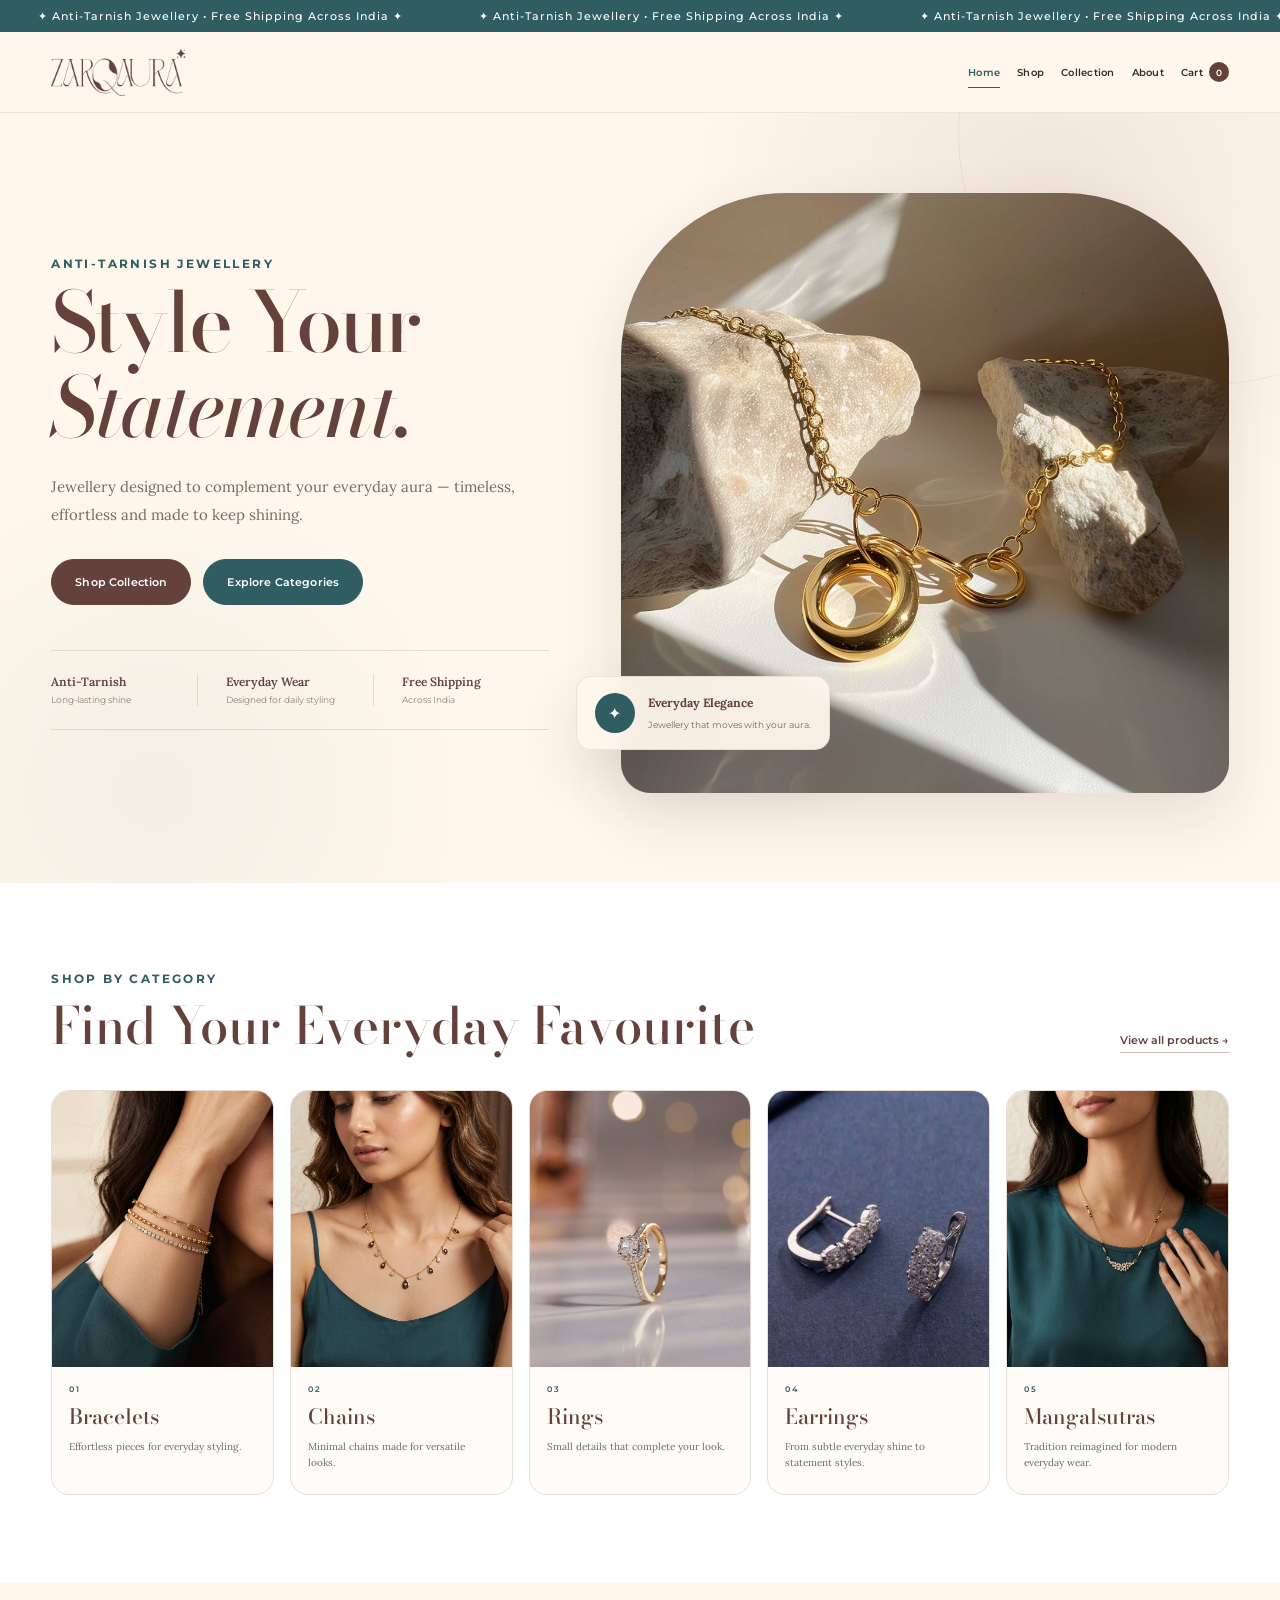
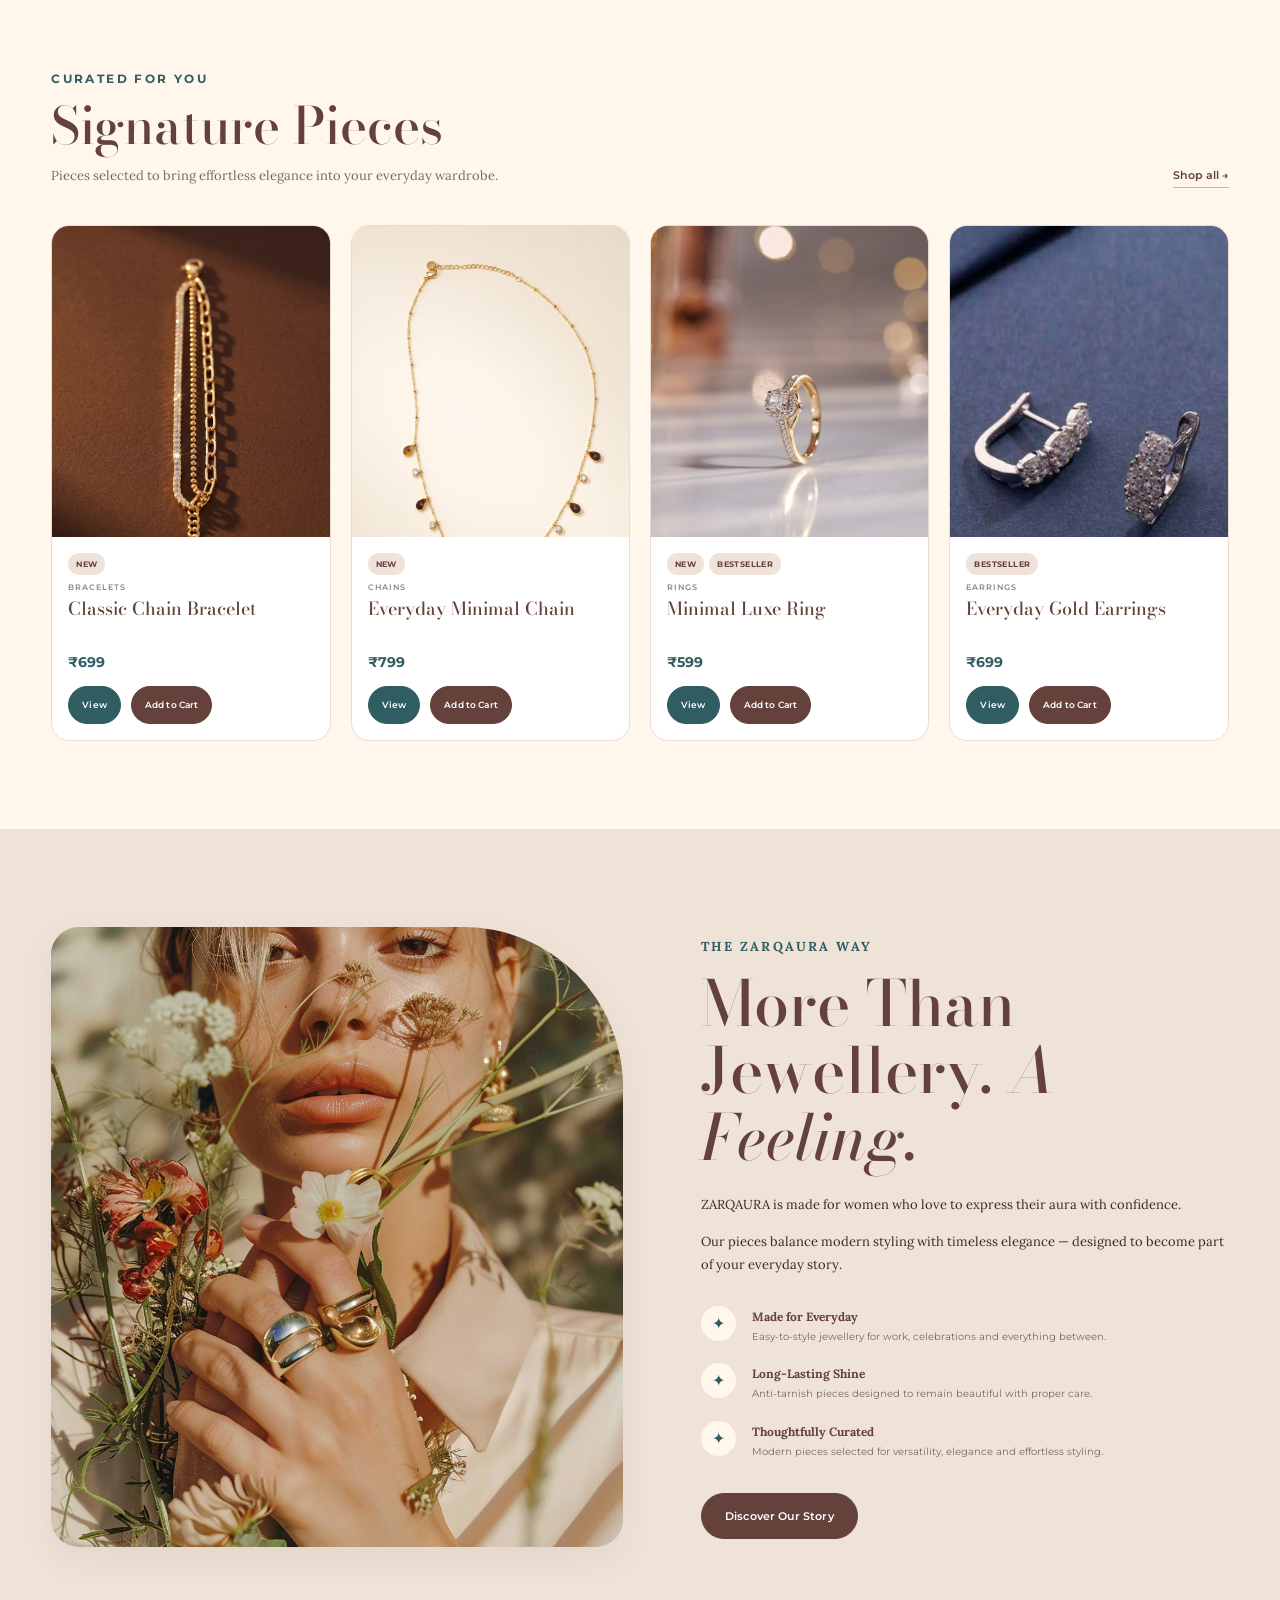
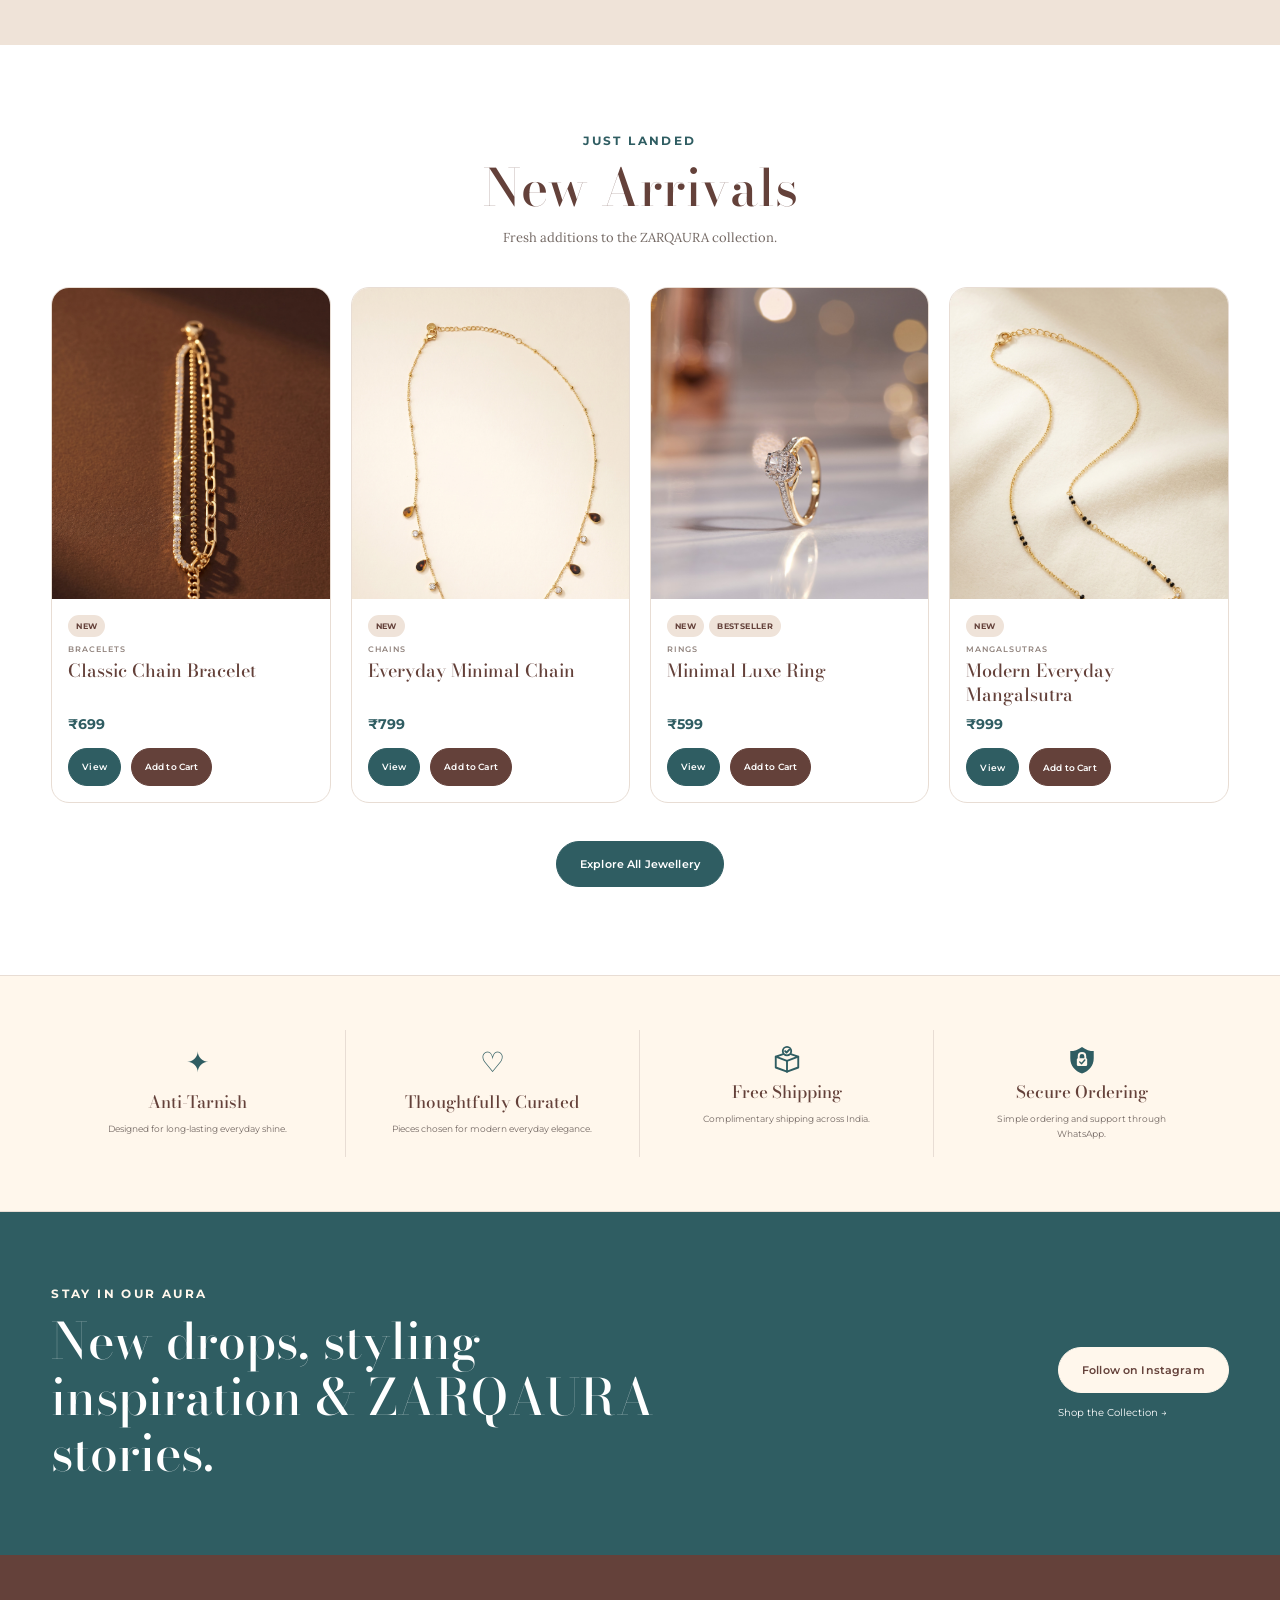
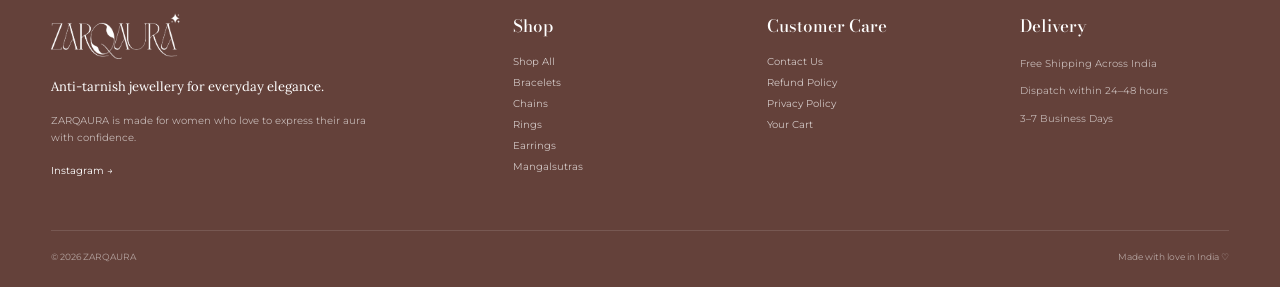
==== commit 8b058691: "final udate" ====
--- a/index.html
+++ b/index.html
@@ -628,7 +628,7 @@
 
         <div class="zq-benefit">
 
-          <span>✦</span>
+          <span style="color:#2F5D62; font-size:28px;">✦</span>
 
           <h3>
             Anti-Tarnish
@@ -643,7 +643,7 @@
 
         <div class="zq-benefit">
 
-          <span>♡</span>
+          <span style="color:#2F5D62; font-size:28px;">♡</span>
 
           <h3>
             Thoughtfully Curated
@@ -658,7 +658,27 @@
 
         <div class="zq-benefit">
 
-          <span>◌</span>
+          <svg
+                width="30"
+                height="30"
+                viewBox="0 0 64 64"
+                fill="none"
+                xmlns="http://www.w3.org/2000/svg"
+                aria-hidden="true"
+            >
+                <g
+                    stroke="#2F5D62"
+                    stroke-width="4"
+                    stroke-linecap="round"
+                    stroke-linejoin="round"
+                >
+                    <path d="M8 25L32 17L56 25L32 34L8 25Z"/>
+                    <path d="M8 25V48L32 57L56 48V25"/>
+                    <path d="M32 34V57"/>
+                    <circle cx="32" cy="13" r="9" fill="#FFF7EC"/>
+                    <path d="M28 13L31 16L37 10"/>
+                </g>
+            </svg>
 
           <h3>
             Free Shipping
@@ -673,7 +693,54 @@
 
         <div class="zq-benefit">
 
-          <span>♢</span>
+          <!-- Secure Ordering / Secure Lock -->
+            <svg
+                width="30"
+                height="30"
+                viewBox="0 0 64 64"
+                xmlns="http://www.w3.org/2000/svg"
+                aria-hidden="true"
+            >
+                <path
+                    d="M32 4
+                    C24 10 15 13 7 13
+                    V28
+                    C7 44 17 55 32 61
+                    C47 55 57 44 57 28
+                    V13
+                    C49 13 40 10 32 4Z"
+                    fill="#2F5D62"
+                />
+
+                <rect
+                    x="21"
+                    y="28"
+                    width="22"
+                    height="17"
+                    rx="3"
+                    fill="#FFF7EC"
+                />
+
+                <path
+                    d="M25 28V24
+                    C25 19.5 28 17 32 17
+                    C36 17 39 19.5 39 24
+                    V28"
+                    fill="none"
+                    stroke="#FFF7EC"
+                    stroke-width="4"
+                    stroke-linecap="round"
+                />
+
+                <path
+                    d="M27 36L31 40L38 32"
+                    fill="none"
+                    stroke="#2F5D62"
+                    stroke-width="3"
+                    stroke-linecap="round"
+                    stroke-linejoin="round"
+                />
+            </svg>
 
           <h3>
             Secure Ordering
--- a/assets/css/styles.css
+++ b/assets/css/styles.css
@@ -821,18 +821,13 @@
 .zq-btn-outline {
 
     border-color:
-        rgba(
-            100,
-            65,
-            58,
-            0.42
-        );
-
-    background:
-        transparent;
-
-    color:
-        var(--brown);
+        var(--teal);
+
+    background:
+        var(--teal);
+
+    color:
+        var(--white);
 
 }
 
@@ -1460,7 +1455,7 @@
         );
 
     box-shadow:
-        var(--shadow-small);
+        var(--shadow);
 
     backdrop-filter:
         blur(12px);
@@ -1709,8 +1704,8 @@
         var(--cream-light);
 
     transition:
-        transform 0.3s ease,
-        box-shadow 0.3s ease;
+        transform 0.5s ease,
+        box-shadow 0.5s ease;
 
 }
 
@@ -1905,8 +1900,8 @@
         var(--white);
 
     transition:
-        transform 0.3s ease,
-        box-shadow 0.3s ease;
+        transform 0.5s ease,
+        box-shadow 0.5s ease;
 
 }
 
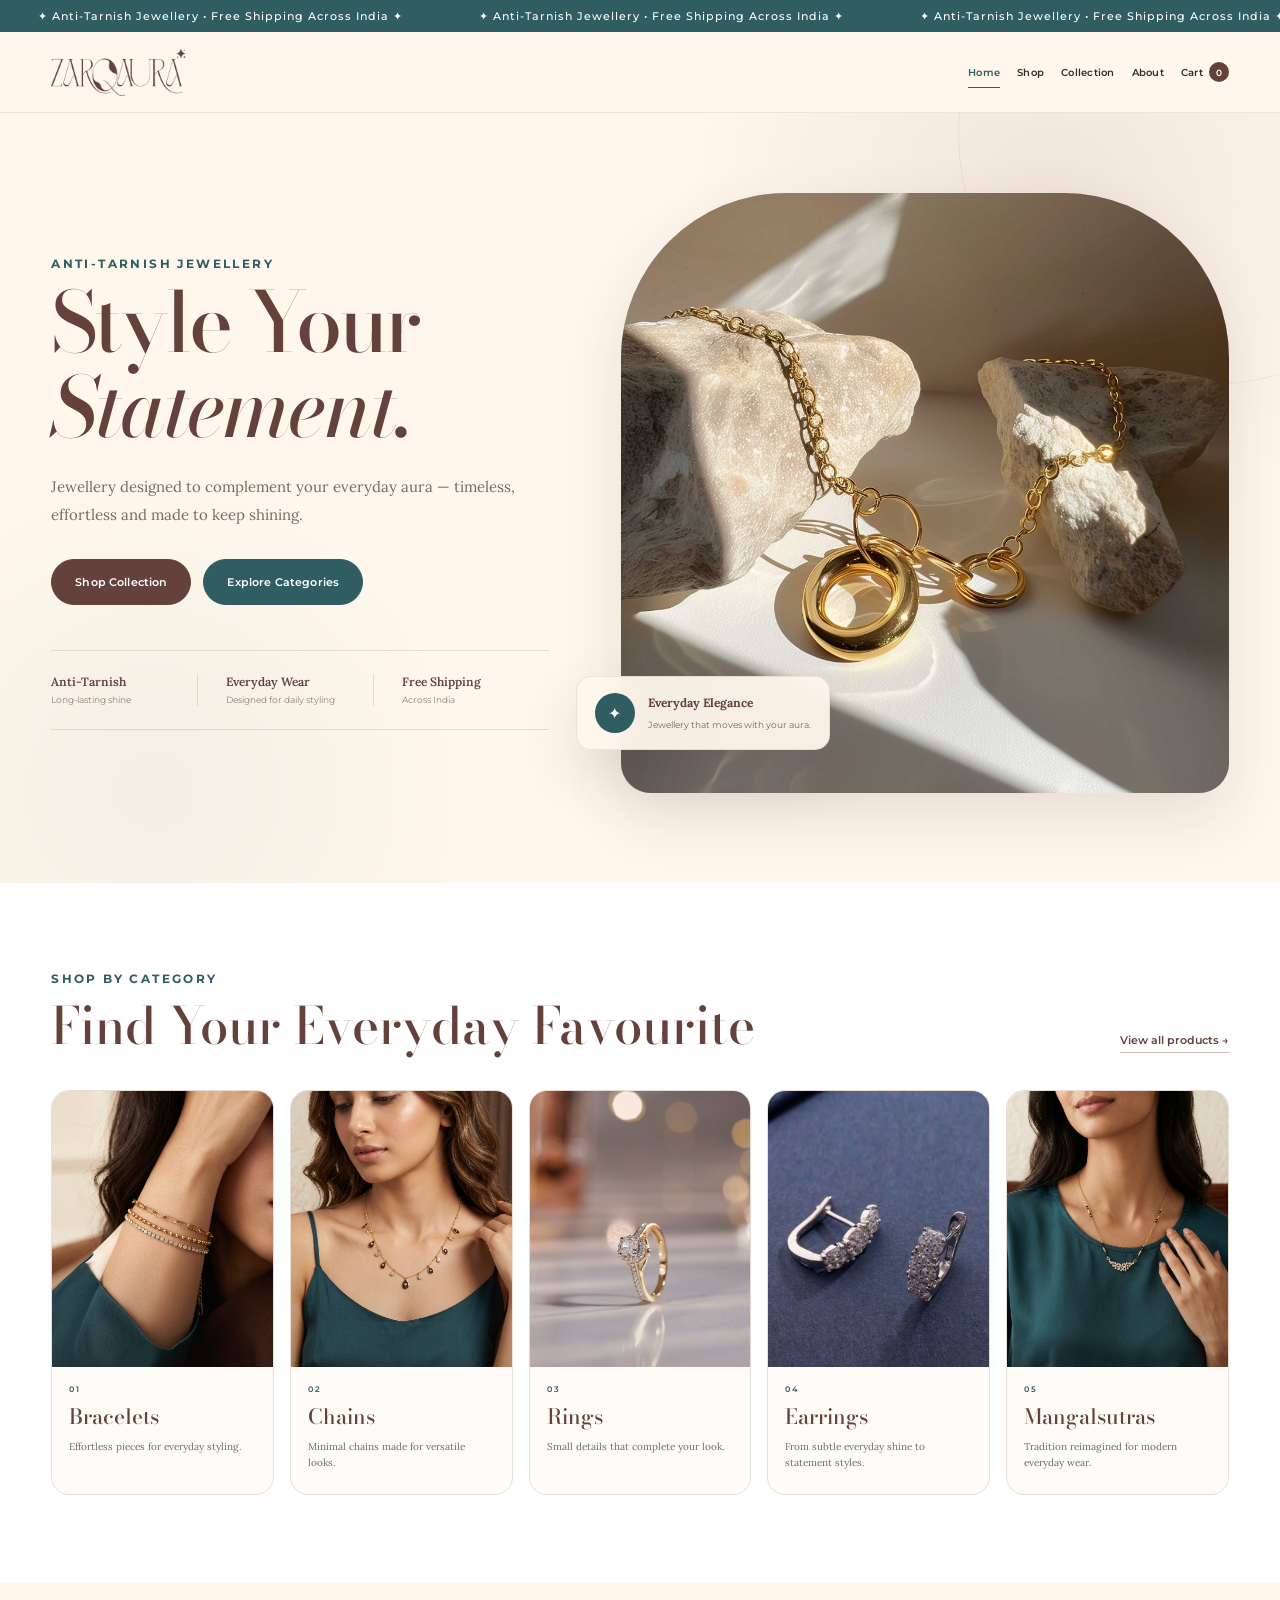
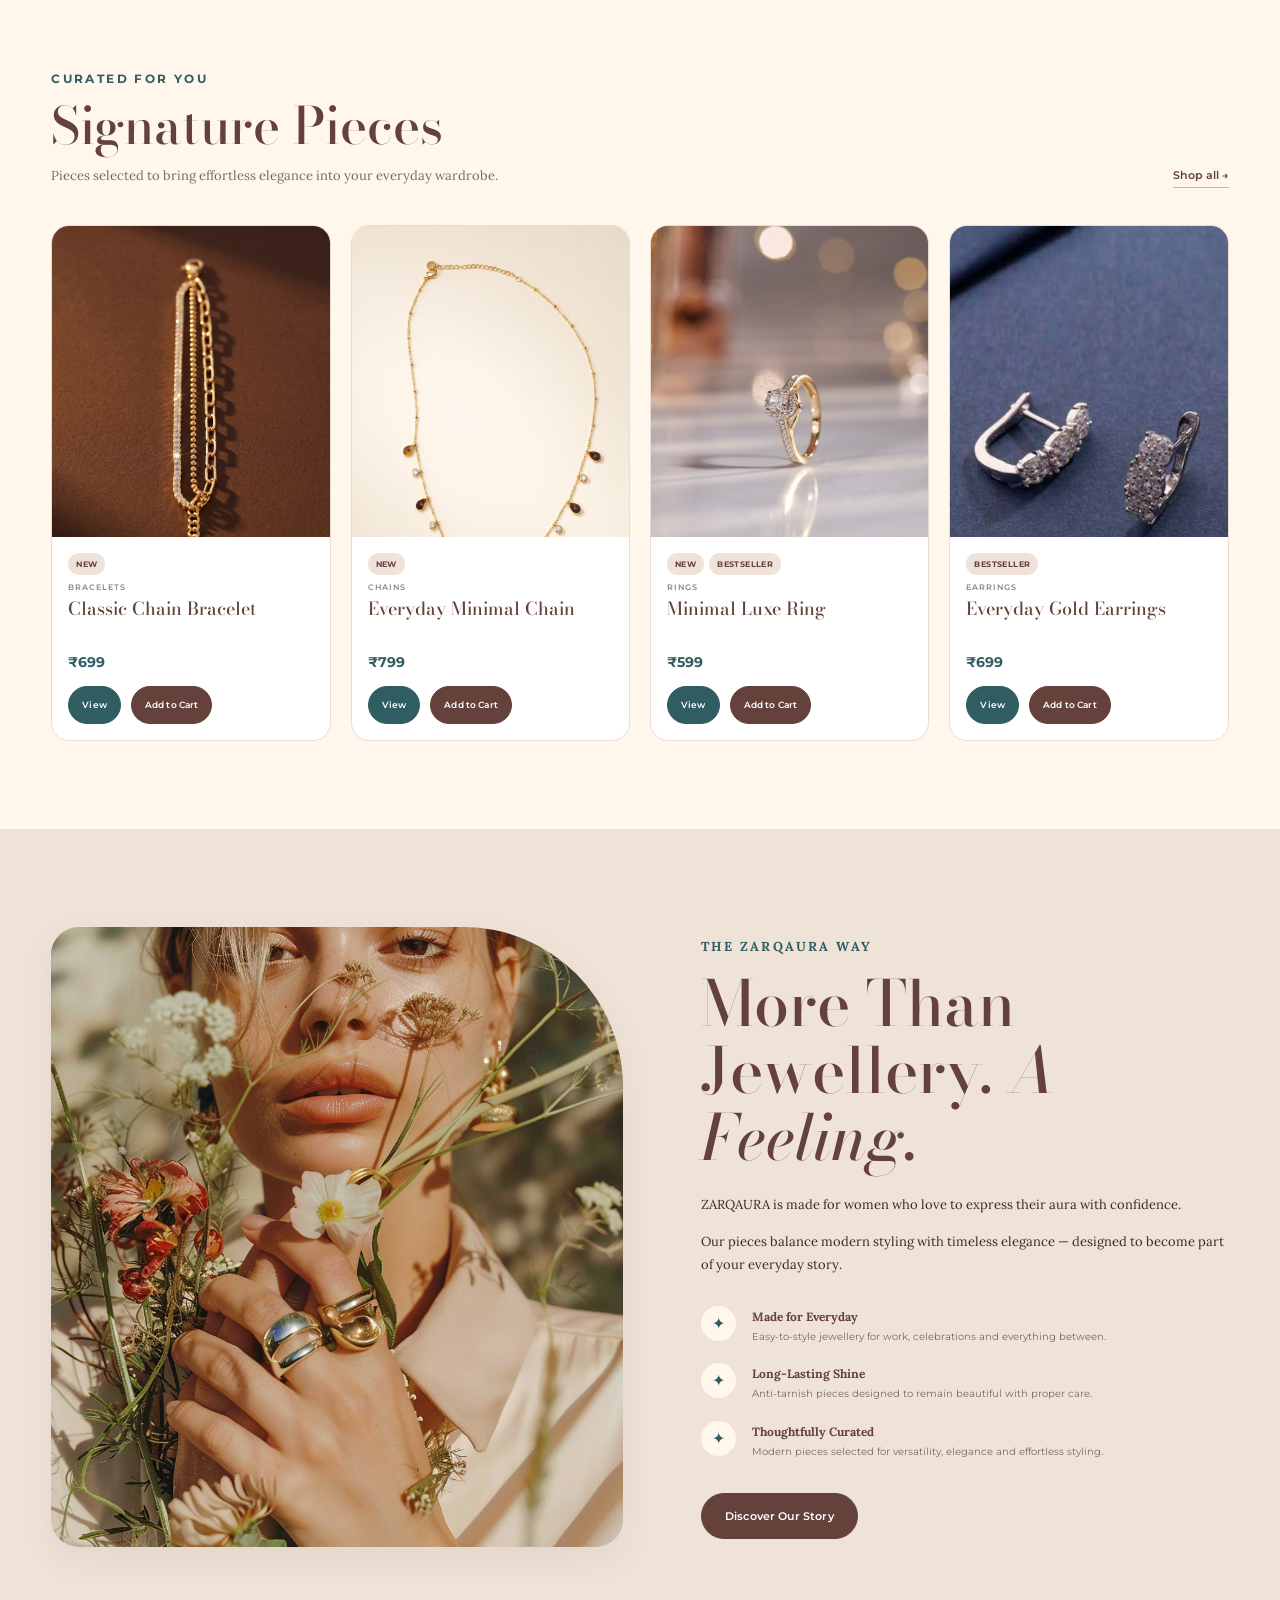
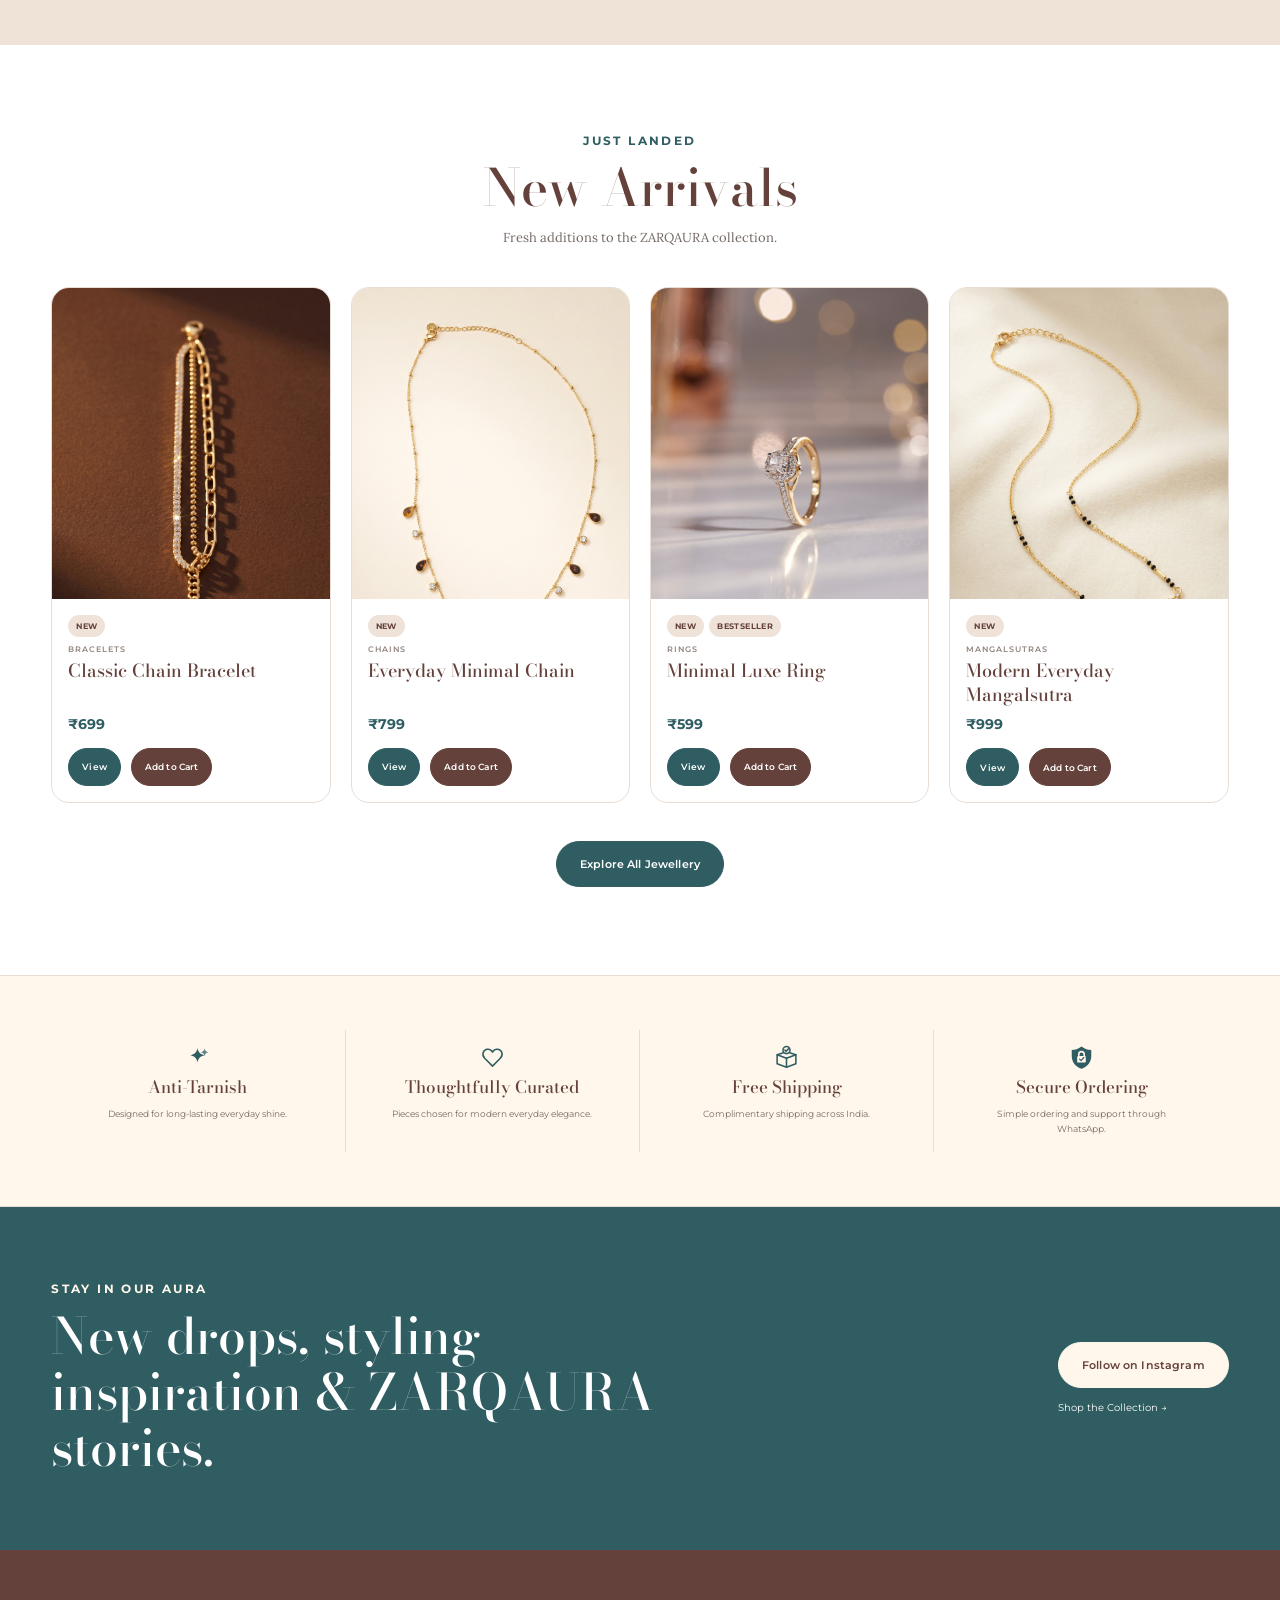
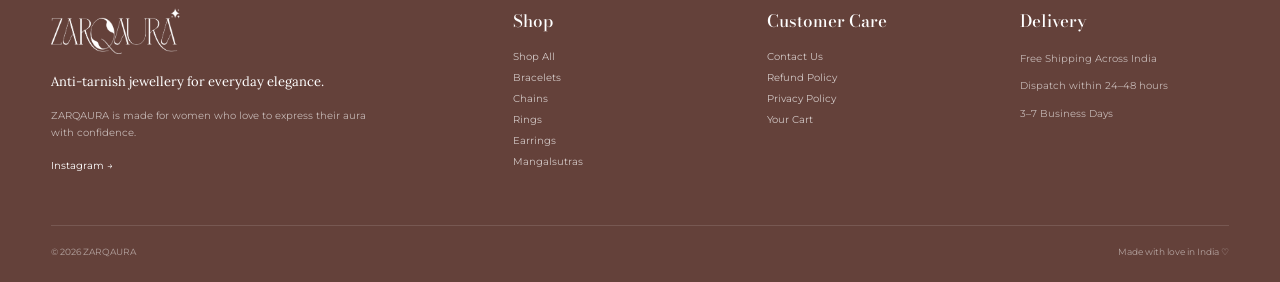
==== commit 3ea2ce2e: "update" ====
--- a/index.html
+++ b/index.html
@@ -628,7 +628,34 @@
 
         <div class="zq-benefit">
 
-          <span style="color:#2F5D62; font-size:28px;">✦</span>
+          <!-- Anti-Tarnish / Sparkle -->
+            <svg
+                width="25"
+                height="25"
+                viewBox="0 0 64 64"
+                fill="none"
+                xmlns="http://www.w3.org/2000/svg"
+                aria-hidden="true"
+            >
+                <path
+                    d="M32 8
+                    C34.5 19 39 23.5 50 26
+                    C39 28.5 34.5 33 32 44
+                    C29.5 33 25 28.5 14 26
+                    C25 23.5 29.5 19 32 8Z"
+                    fill="#2F5D62"
+                />
+
+                <path
+                    d="M50 9
+                    C51.5 14.5 54 17 59.5 18.5
+                    C54 20 51.5 22.5 50 28
+                    C48.5 22.5 46 20 40.5 18.5
+                    C46 17 48.5 14.5 50 9Z"
+                    fill="#2F5D62"
+                    opacity="0.75"
+                />
+            </svg>
 
           <h3>
             Anti-Tarnish
@@ -643,7 +670,29 @@
 
         <div class="zq-benefit">
 
-          <span style="color:#2F5D62; font-size:28px;">♡</span>
+          <!-- Thoughtfully Curated / Heart -->
+            <svg
+                width="25"
+                height="25"
+                viewBox="0 0 64 64"
+                fill="none"
+                xmlns="http://www.w3.org/2000/svg"
+                aria-hidden="true"
+            >
+                <path
+                    d="M32 54
+                    L12 34
+                    C4 26 7 13 18 11
+                    C24 10 29 13 32 18
+                    C35 13 40 10 46 11
+                    C57 13 60 26 52 34
+                    L32 54Z"
+                    stroke="#2F5D62"
+                    stroke-width="4"
+                    stroke-linecap="round"
+                    stroke-linejoin="round"
+                />
+            </svg>
 
           <h3>
             Thoughtfully Curated
@@ -659,8 +708,8 @@
         <div class="zq-benefit">
 
           <svg
-                width="30"
-                height="30"
+                width="25"
+                height="25"
                 viewBox="0 0 64 64"
                 fill="none"
                 xmlns="http://www.w3.org/2000/svg"
@@ -695,8 +744,8 @@
 
           <!-- Secure Ordering / Secure Lock -->
             <svg
-                width="30"
-                height="30"
+                width="25"
+                height="25"
                 viewBox="0 0 64 64"
                 xmlns="http://www.w3.org/2000/svg"
                 aria-hidden="true"
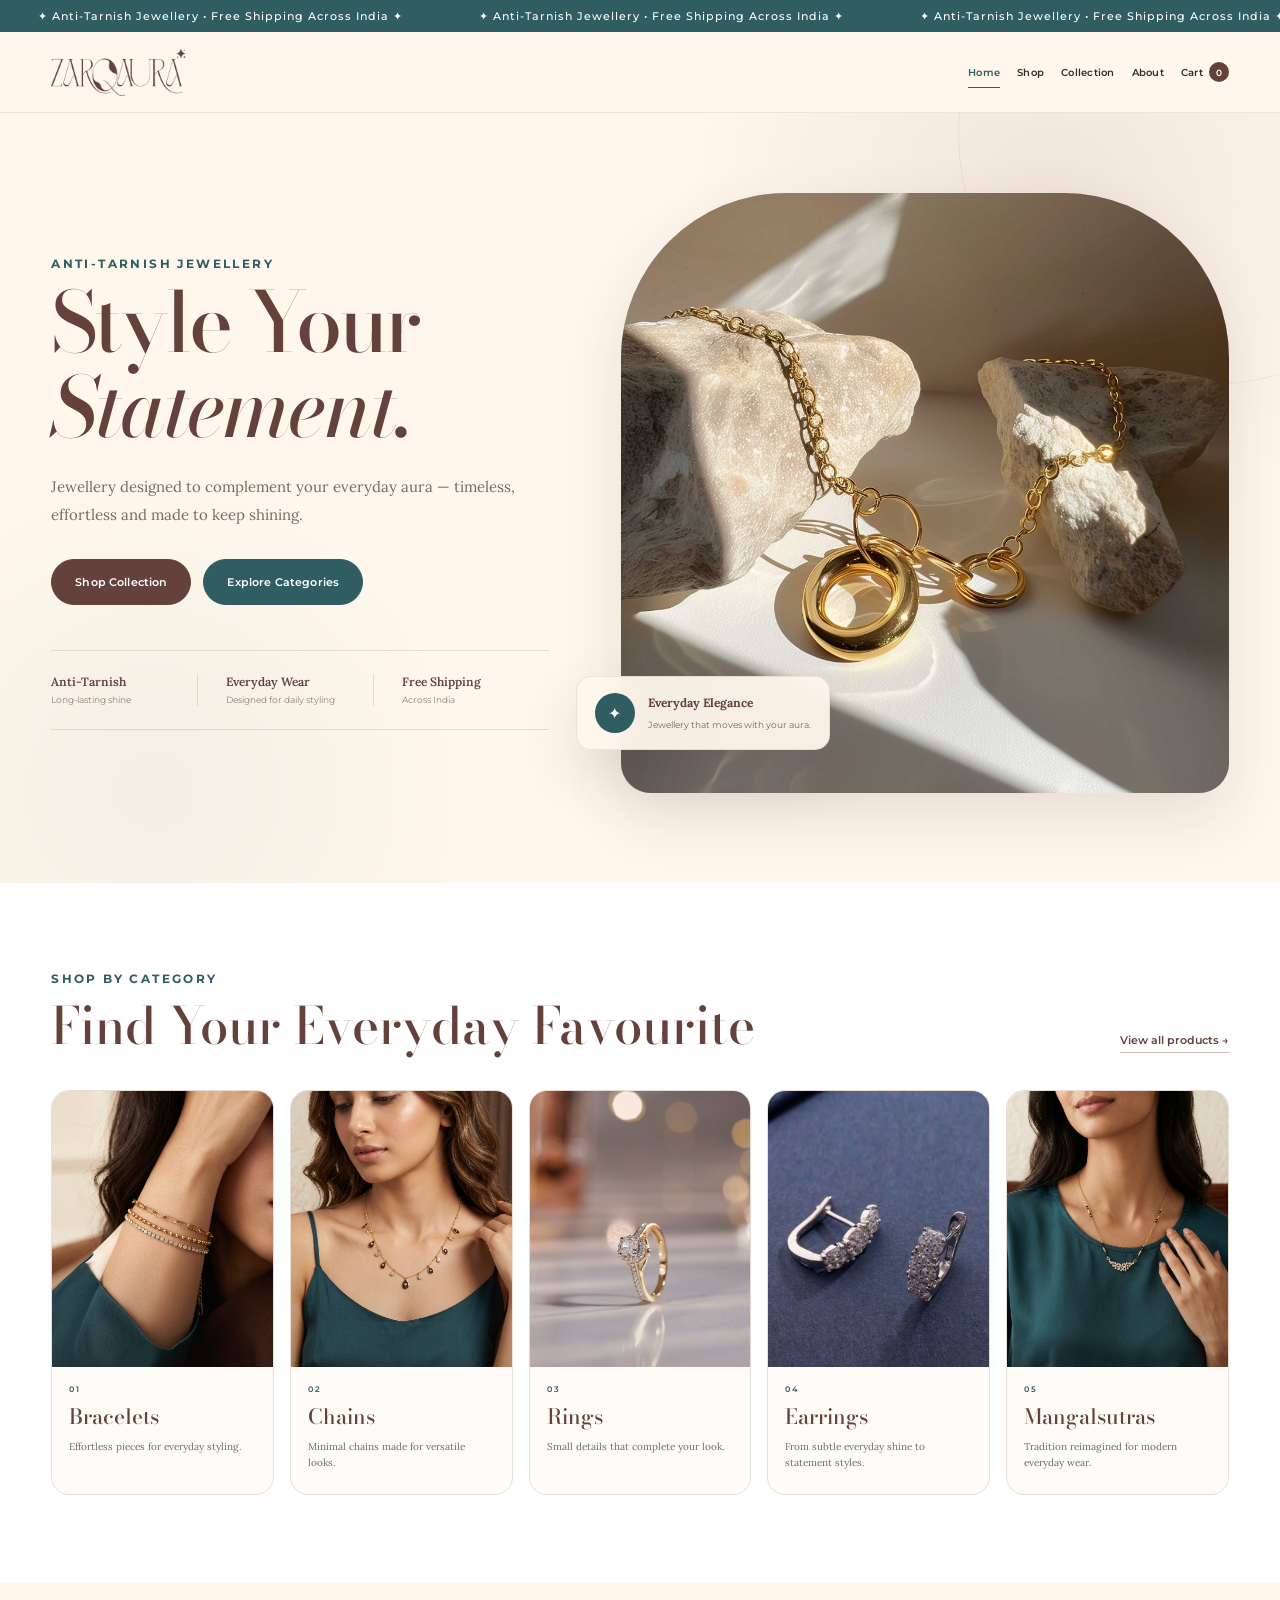
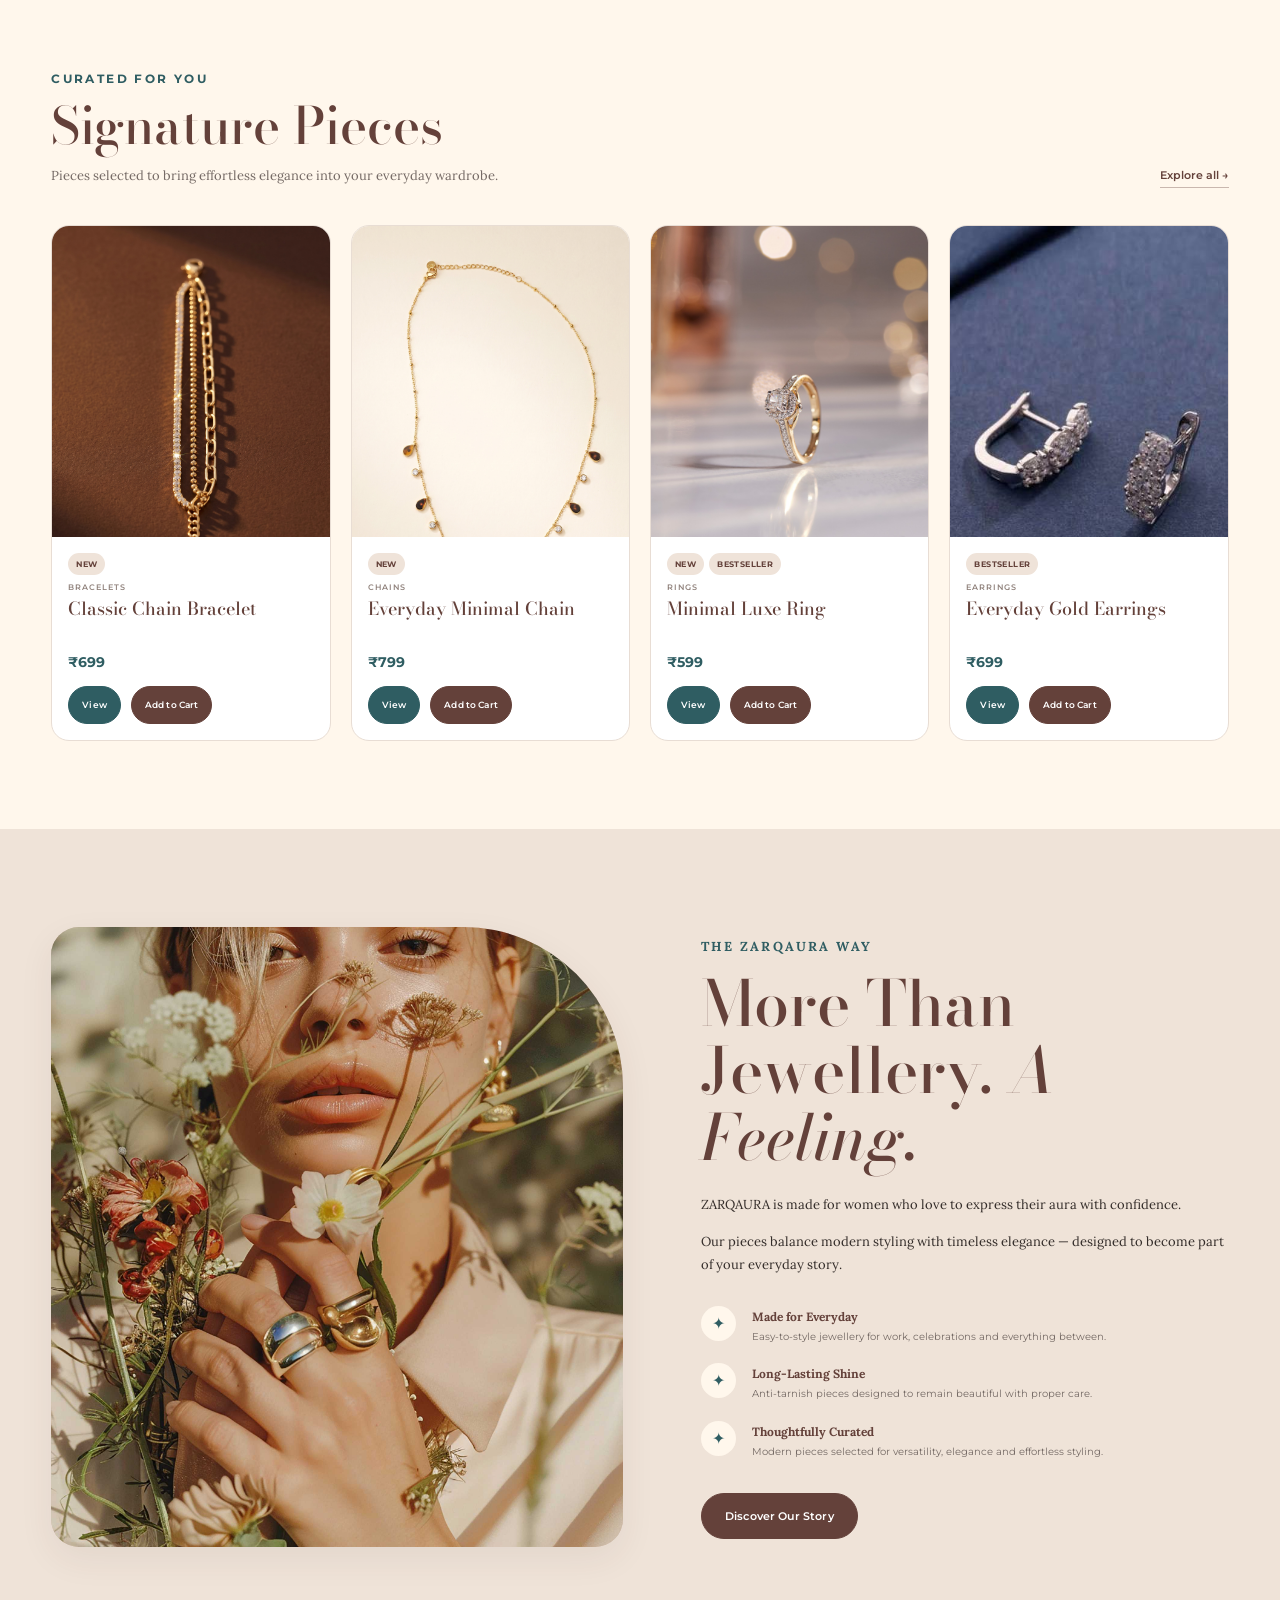
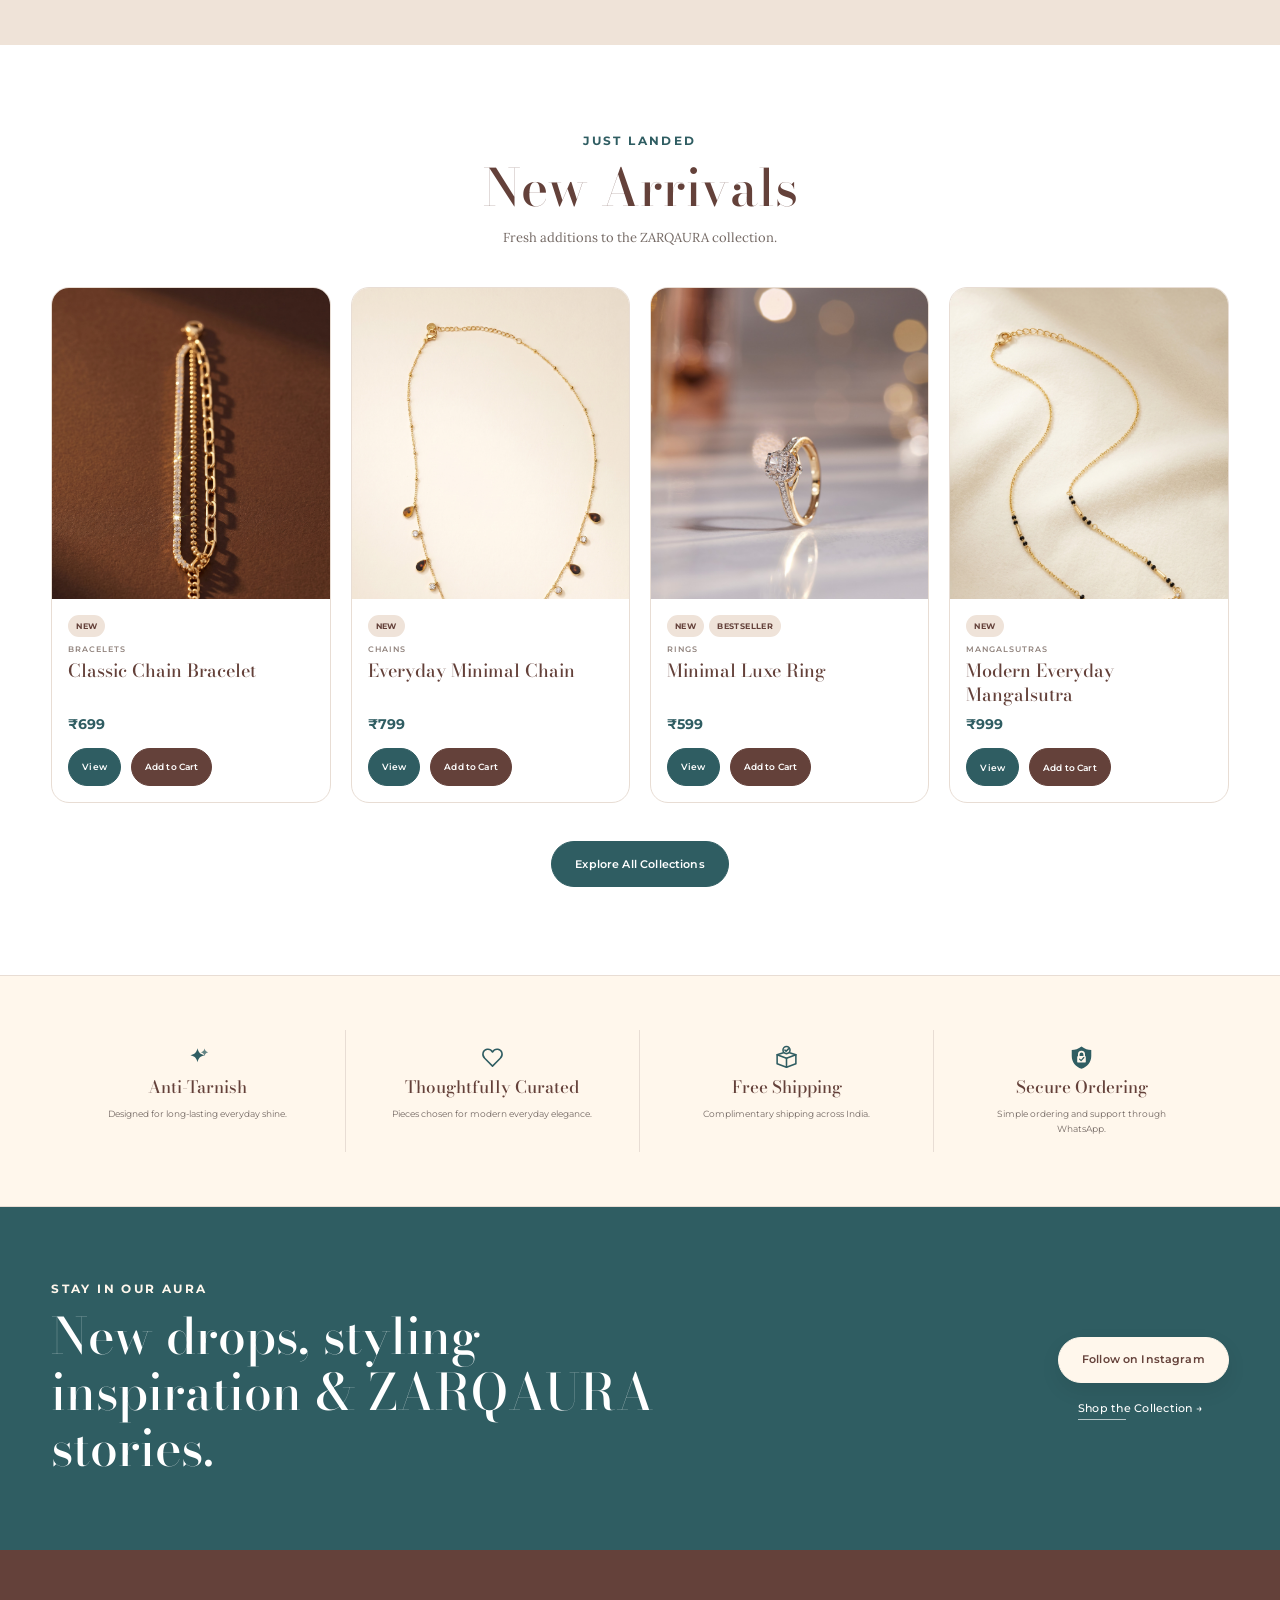
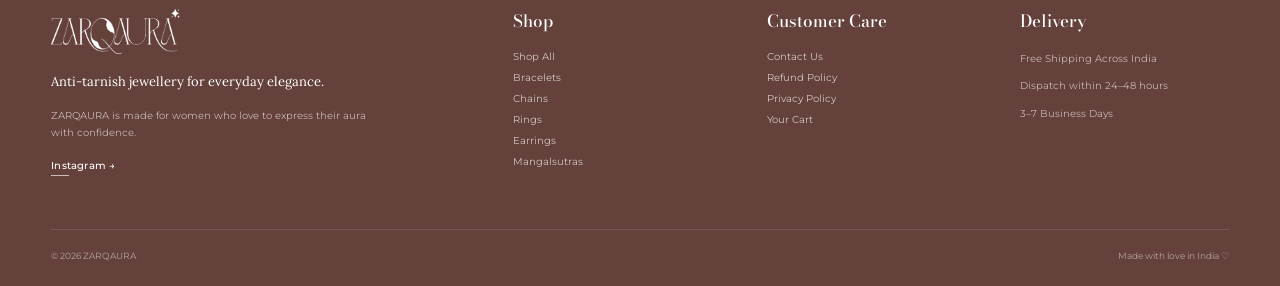
==== commit f9ad6ef7: "collection" ====
--- a/index.html
+++ b/index.html
@@ -437,7 +437,7 @@
             href="shop.html"
             class="zq-text-link"
           >
-            Shop all →
+            Explore all →
           </a>
 
         </div>
@@ -603,10 +603,10 @@
         <div class="zq-center-action">
 
           <a
-            href="shop.html"
+            href="collections.html"
             class="zq-btn zq-btn-outline"
           >
-            Explore All Jewellery
+            Explore All Collections
           </a>
 
         </div>
@@ -841,7 +841,7 @@
           </a>
 
           <a
-            href="shop.html"
+            href="collections.html"
             class="zq-community-link"
           >
             Shop the Collection →
--- a/assets/css/styles.css
+++ b/assets/css/styles.css
@@ -914,6 +914,57 @@
 
     color:
         var(--brown);
+
+    box-shadow:
+        0 8px 20px
+        rgba(
+            0,
+            0,
+            0,
+            0.08
+        );
+
+    transition:
+        transform 0.35s ease,
+        background-color 0.35s ease,
+        color 0.35s ease,
+        border-color 0.35s ease,
+        box-shadow 0.35s ease;
+
+}
+
+
+.zq-btn-light:hover {
+
+    border-color:
+        var(--brown);
+
+    background:
+        var(--brown);
+
+    color:
+        var(--white);
+
+    transform:
+        translateY(-5px);
+
+    box-shadow:
+        0 12px 28px
+        rgba(
+            40,
+            25,
+            22,
+            0.22
+        );
+
+}
+
+
+.zq-btn-light:active {
+
+    transform:
+        translateY(-1px)
+        scale(0.99);
 
 }
 
@@ -2653,11 +2704,79 @@
 
 .zq-community-link {
 
+    position: relative;
+
+    display: inline-flex;
+
+    align-items: center;
+
+    gap: 7px;
+
+    padding-bottom: 5px;
+
+    margin-top: 5px;
+
+    margin-left: 20px;
+
     color:
         var(--white);
 
     font-size:
-        10px;
+        11px;
+
+    font-weight:
+        500;
+
+    letter-spacing:
+        0.25px;
+
+    transition:
+        opacity 0.3s ease,
+        transform 0.3s ease;
+
+}
+
+
+.zq-community-link::after {
+
+    content: "";
+
+    position: absolute;
+
+    left: 0;
+
+    bottom: 0;
+
+    width: 38%;
+
+    height: 1px;
+
+    background:
+        rgba(
+            255,
+            255,
+            255,
+            0.65
+        );
+
+    transition:
+        width 0.4s ease;
+
+}
+
+
+.zq-community-link:hover {
+
+    opacity:
+        0.9;
+
+}
+
+
+.zq-community-link:hover::after {
+
+    width:
+        100%;
 
 }
 
@@ -3864,11 +3983,74 @@
 
 .footer-social {
 
-    margin-top:
-        17px !important;
+    position: relative;
+
+    display: inline-flex;
+
+    align-items: center;
+
+    gap: 6px;
+
+    margin-top: 17px !important;
+
+    padding-bottom: 4px;
 
     color:
         var(--white) !important;
+
+    font-weight:
+        500;
+
+    letter-spacing:
+        0.2px;
+
+    transition:
+        transform 0.3s ease,
+        opacity 0.3s ease;
+
+}
+
+
+.footer-social::after {
+
+    content: "";
+
+    position: absolute;
+
+    left: 0;
+
+    bottom: 0;
+
+    width: 28%;
+
+    height: 1px;
+
+    background:
+        rgba(
+            255,
+            255,
+            255,
+            0.65
+        );
+
+    transition:
+        width 0.35s ease;
+
+}
+
+
+.footer-social:hover {
+
+    opacity:
+        0.95;
+
+}
+
+
+.footer-social:hover::after {
+
+    width:
+        100%;
 
 }
 
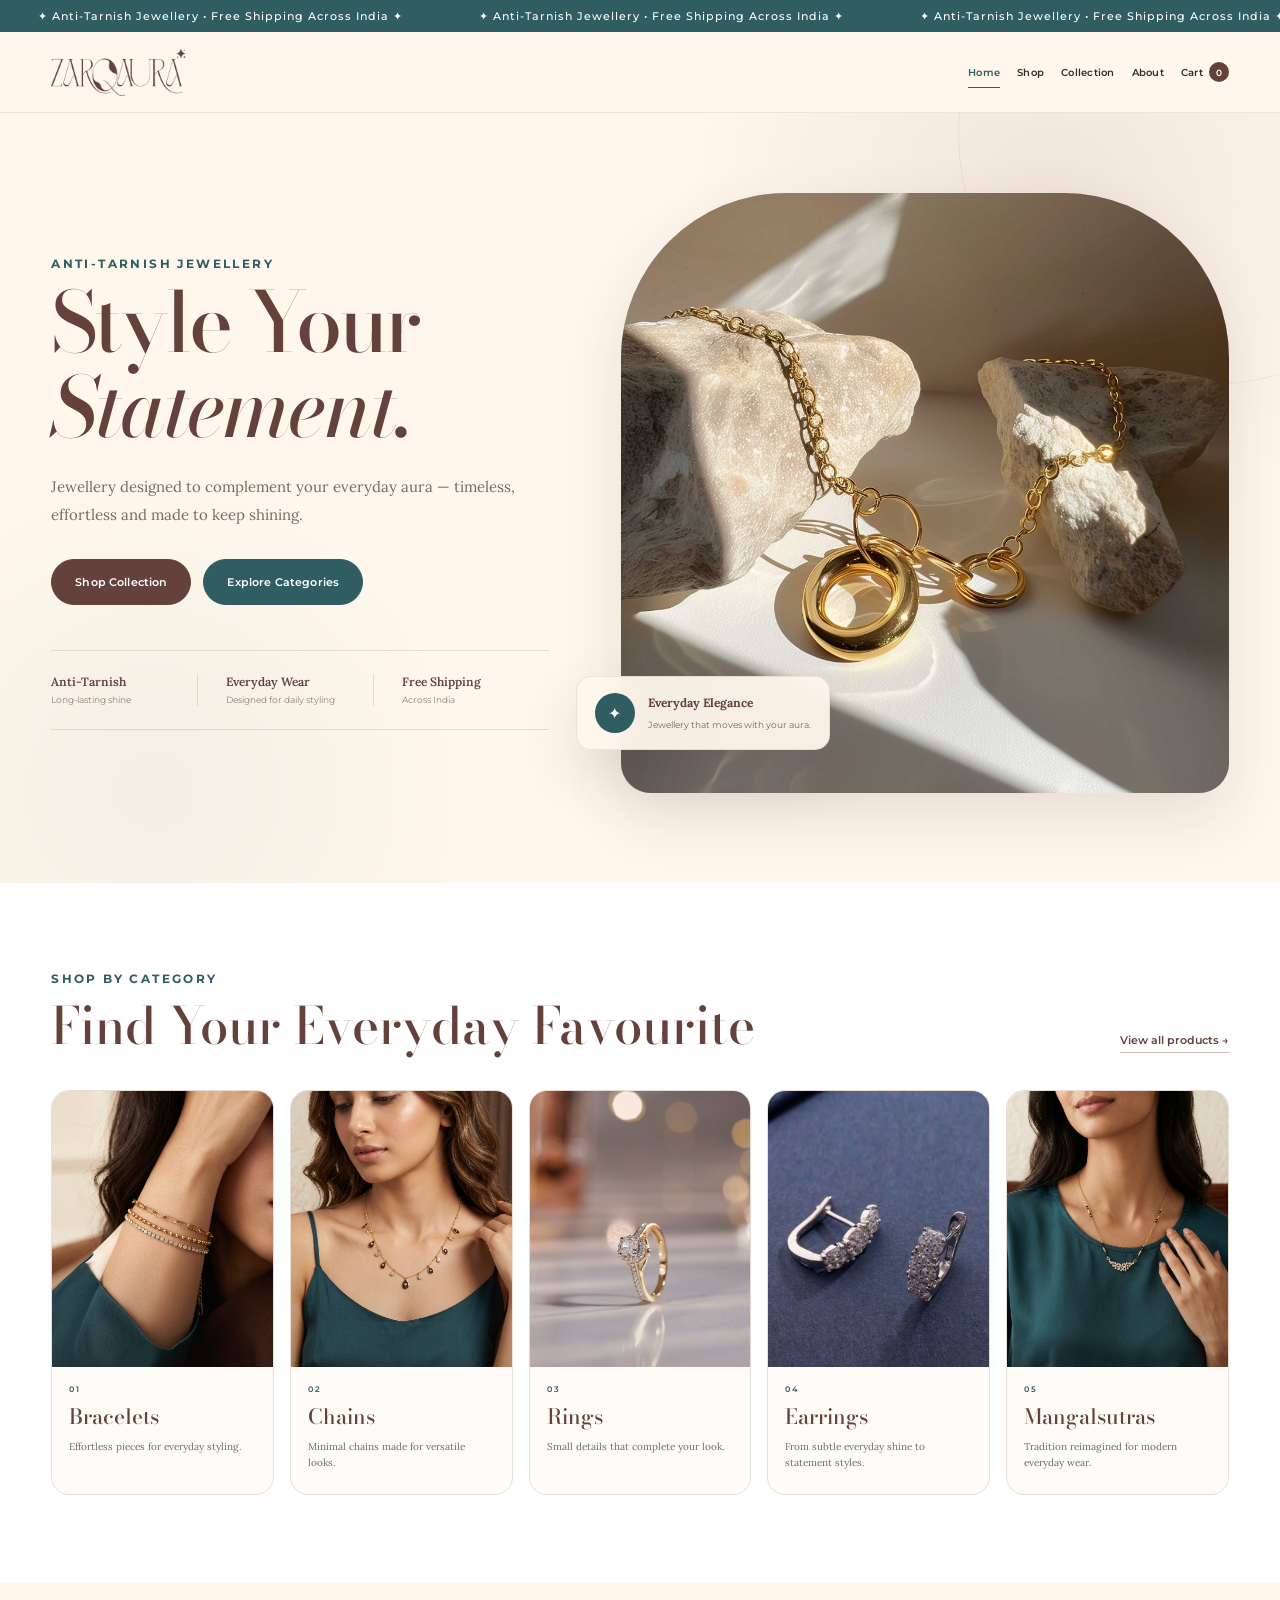
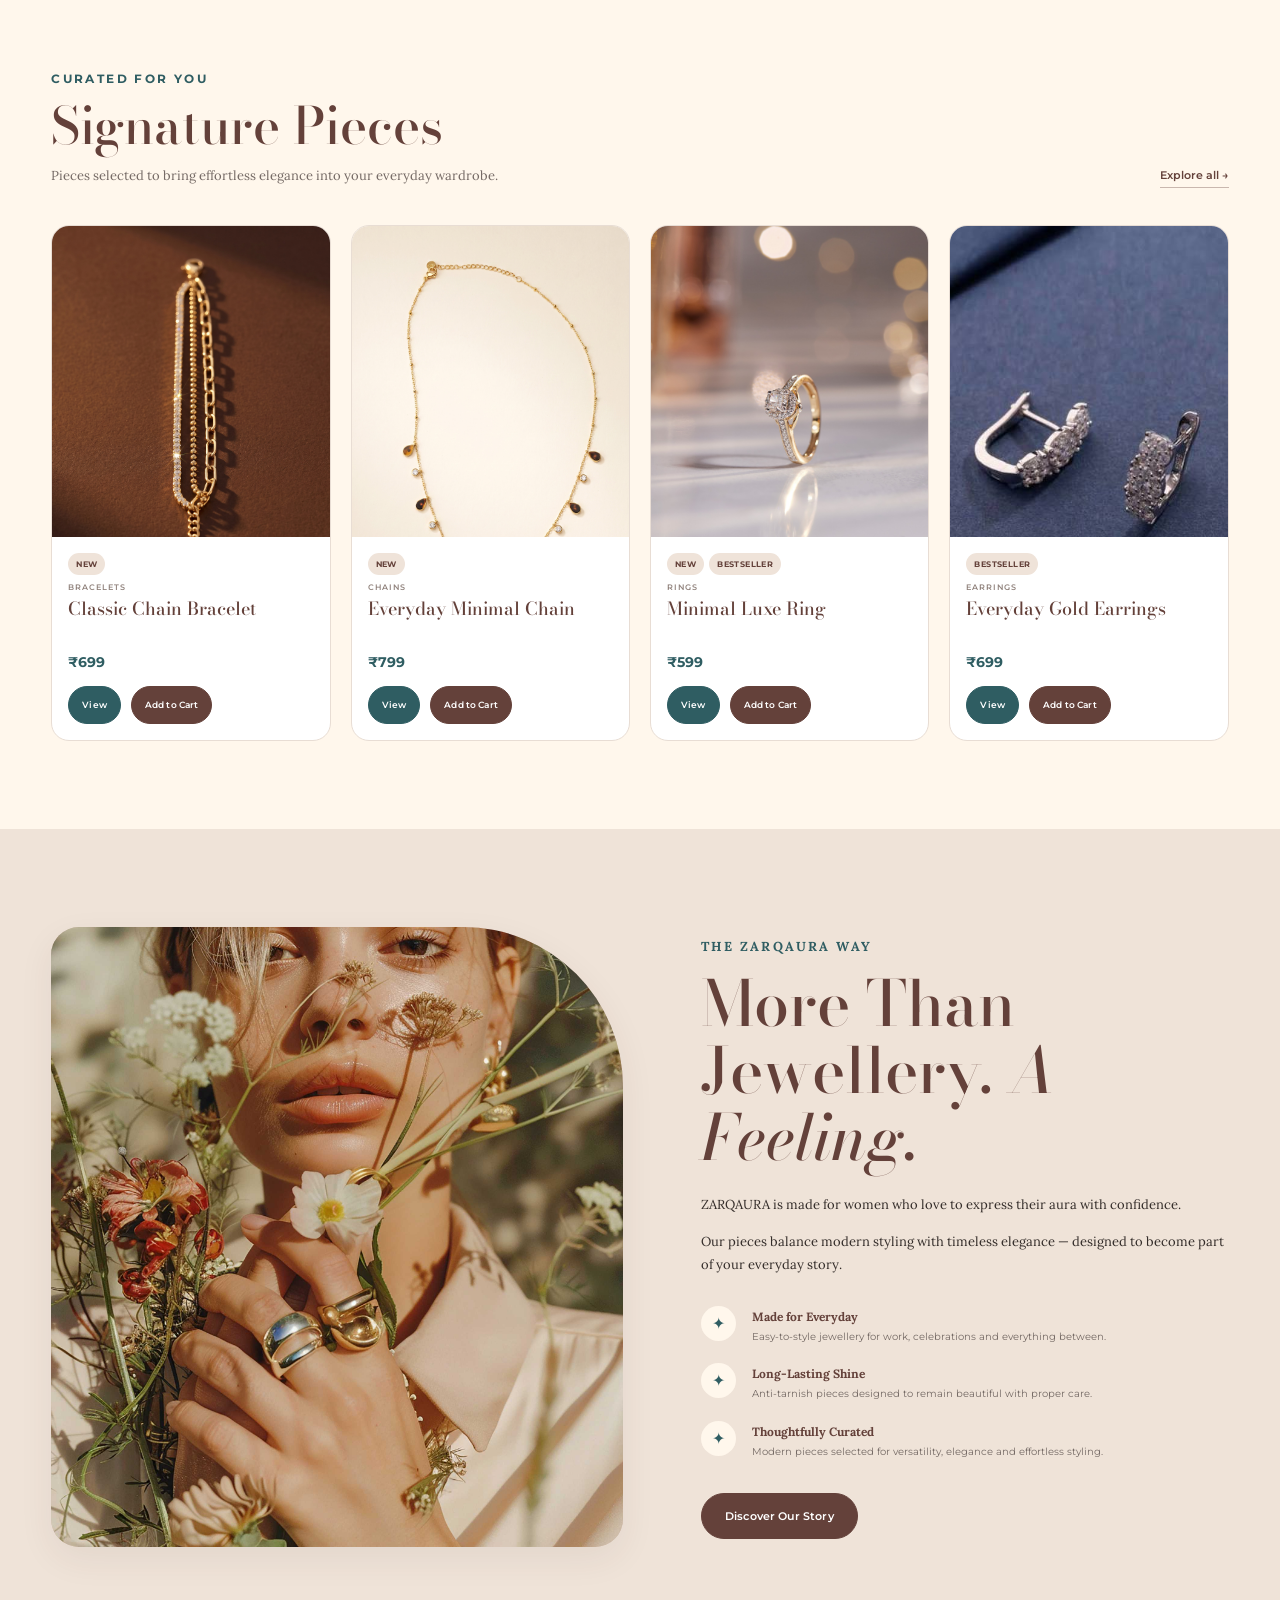
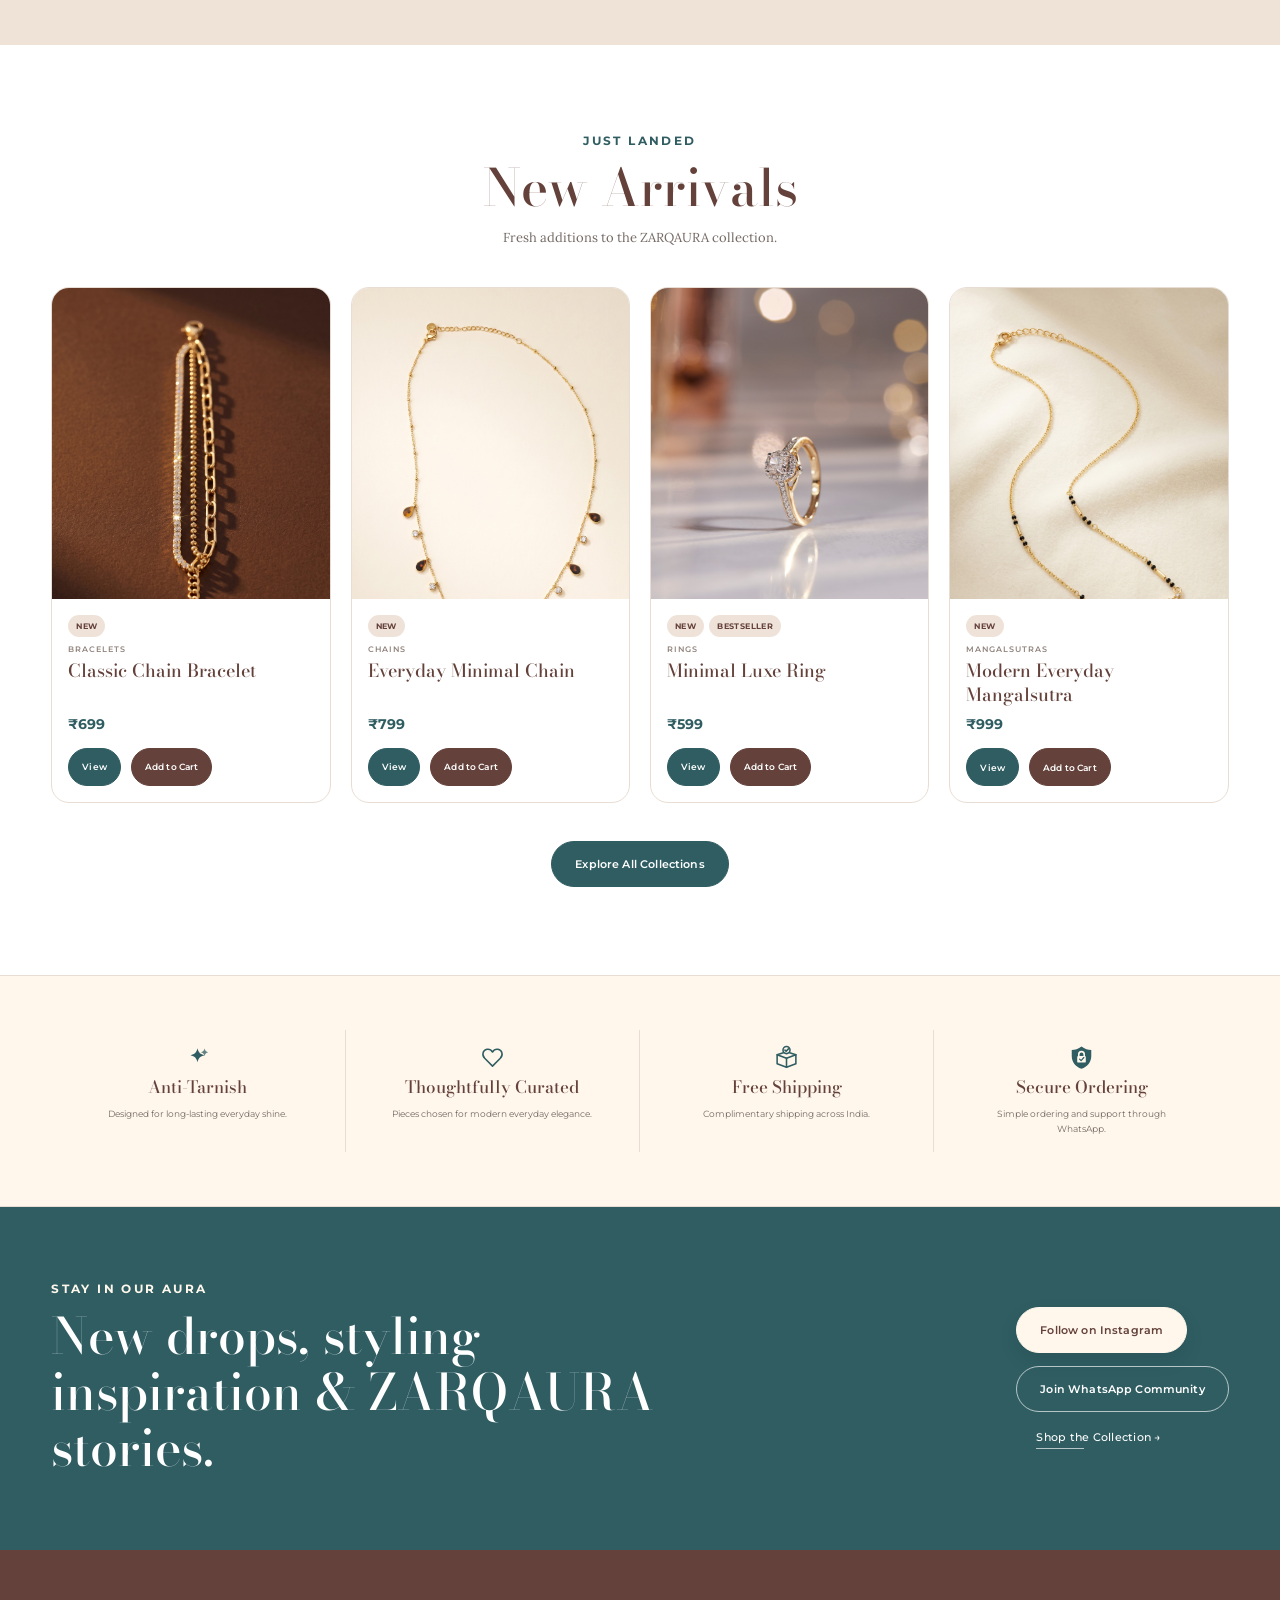
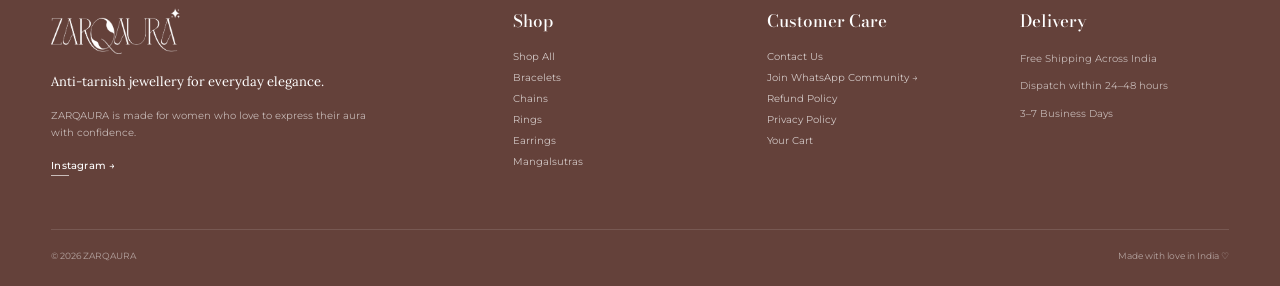
==== commit fd286dbe: "whatsapp" ====
--- a/index.html
+++ b/index.html
@@ -831,21 +831,30 @@
 
         <div class="zq-community-actions">
 
-          <a
-            href="#"
-            id="instagram-link"
-            target="_blank"
-            class="zq-btn zq-btn-light"
-          >
-            Follow on Instagram
-          </a>
-
-          <a
-            href="collections.html"
-            class="zq-community-link"
-          >
-            Shop the Collection →
-          </a>
+            <a
+                href="#"
+                id="instagram-link"
+                target="_blank"
+                class="zq-btn zq-btn-light"
+            >
+                Follow on Instagram
+            </a>
+
+            <a
+                href="https://chat.whatsapp.com/YOUR-COMMUNITY-LINK"
+                target="_blank"
+                rel="noopener noreferrer"
+                class="zq-btn zq-whatsapp-community"
+            >
+                Join WhatsApp Community
+            </a>
+
+            <a
+                href="shop.html"
+                class="zq-community-link"
+            >
+                Shop the Collection →
+            </a>
 
         </div>
 
--- a/assets/css/styles.css
+++ b/assets/css/styles.css
@@ -2782,6 +2782,66 @@
 
 
 /* =========================================================
+   WHATSAPP COMMUNITY BUTTON
+========================================================= */
+
+.zq-whatsapp-community {
+
+    border-color:
+        rgba(255, 255, 255, 0.65);
+
+    background:
+        transparent;
+
+    color:
+        var(--white);
+
+    transition:
+        transform 0.35s ease,
+        background-color 0.35s ease,
+        color 0.35s ease,
+        border-color 0.35s ease,
+        box-shadow 0.35s ease;
+
+}
+
+
+.zq-whatsapp-community:hover {
+
+    border-color:
+        var(--cream);
+
+    background:
+        var(--cream);
+
+    color:
+        var(--teal);
+
+    transform:
+        translateY(-3px);
+
+    box-shadow:
+        0 12px 28px
+        rgba(
+            20,
+            48,
+            51,
+            0.22
+        );
+
+}
+
+
+.zq-whatsapp-community:active {
+
+    transform:
+        translateY(-1px)
+        scale(0.99);
+
+}
+
+
+/* =========================================================
    PAGE HEADER
 ========================================================= */
 
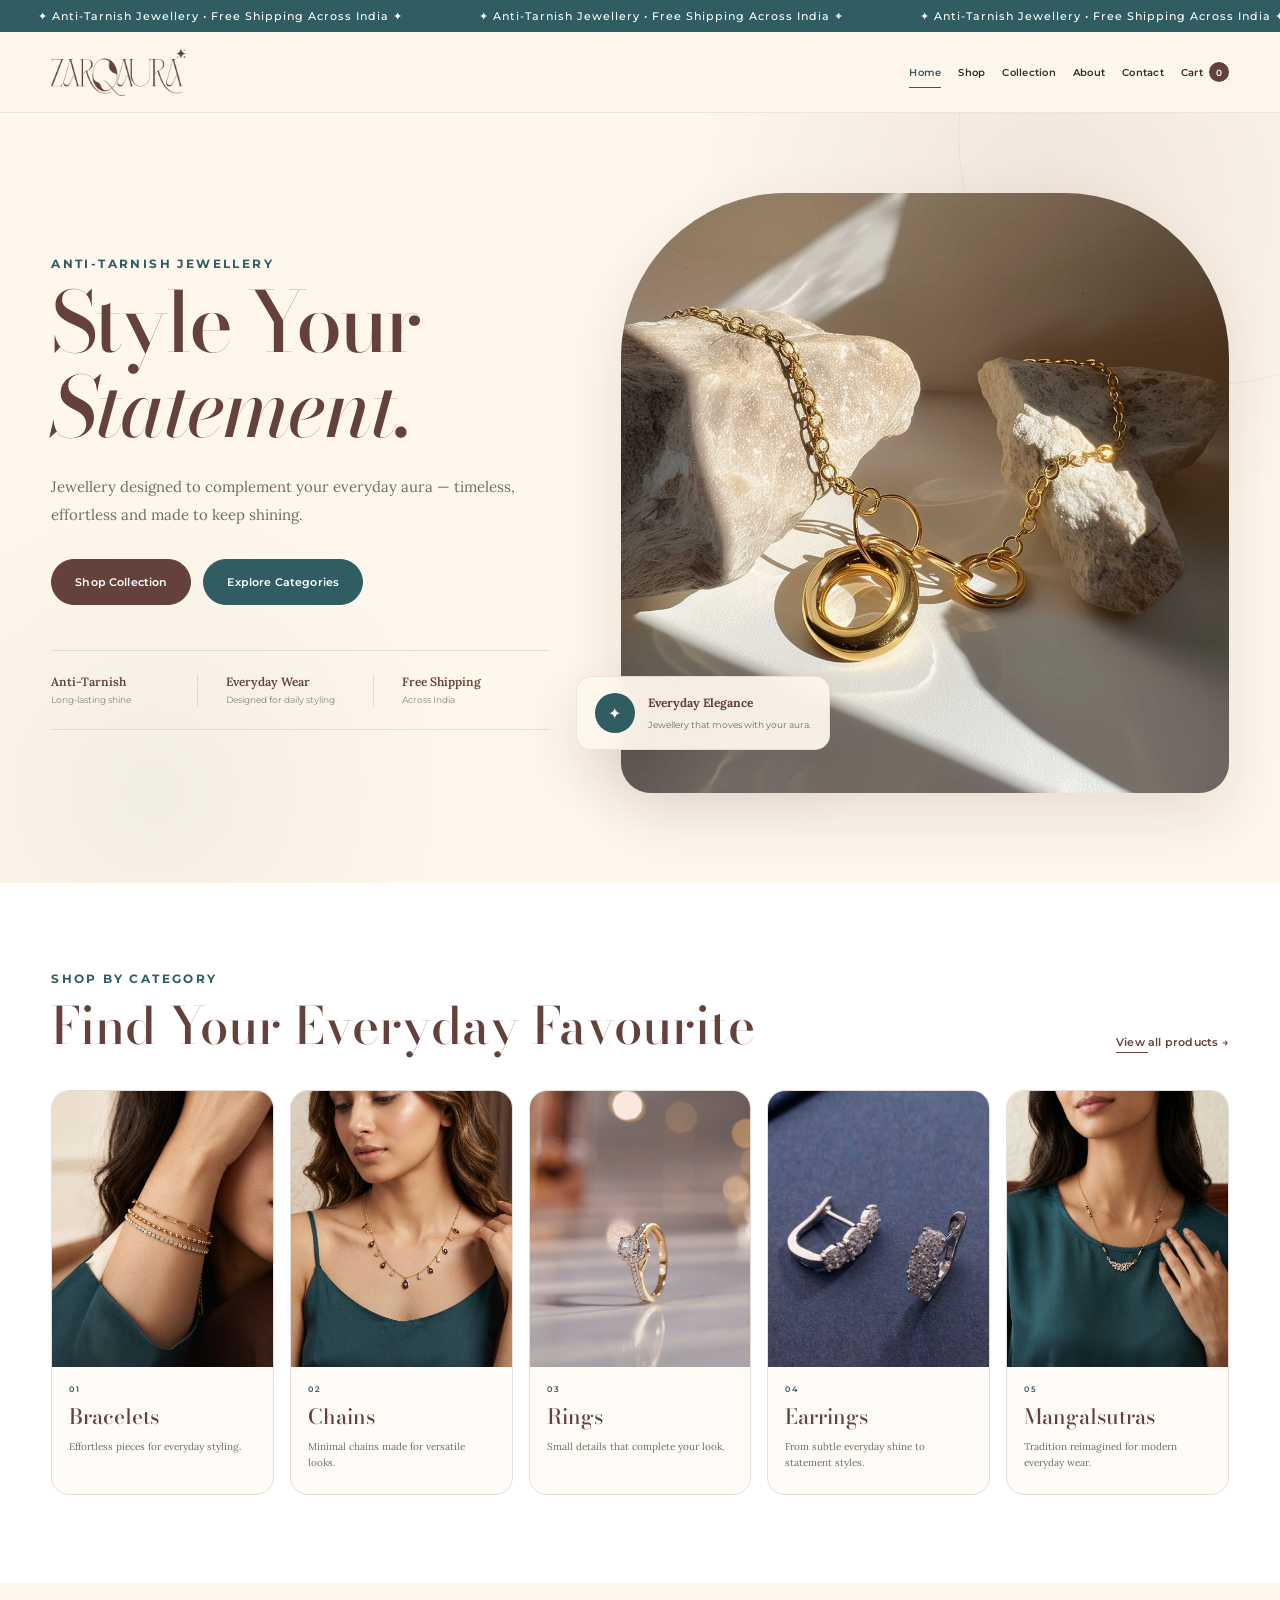
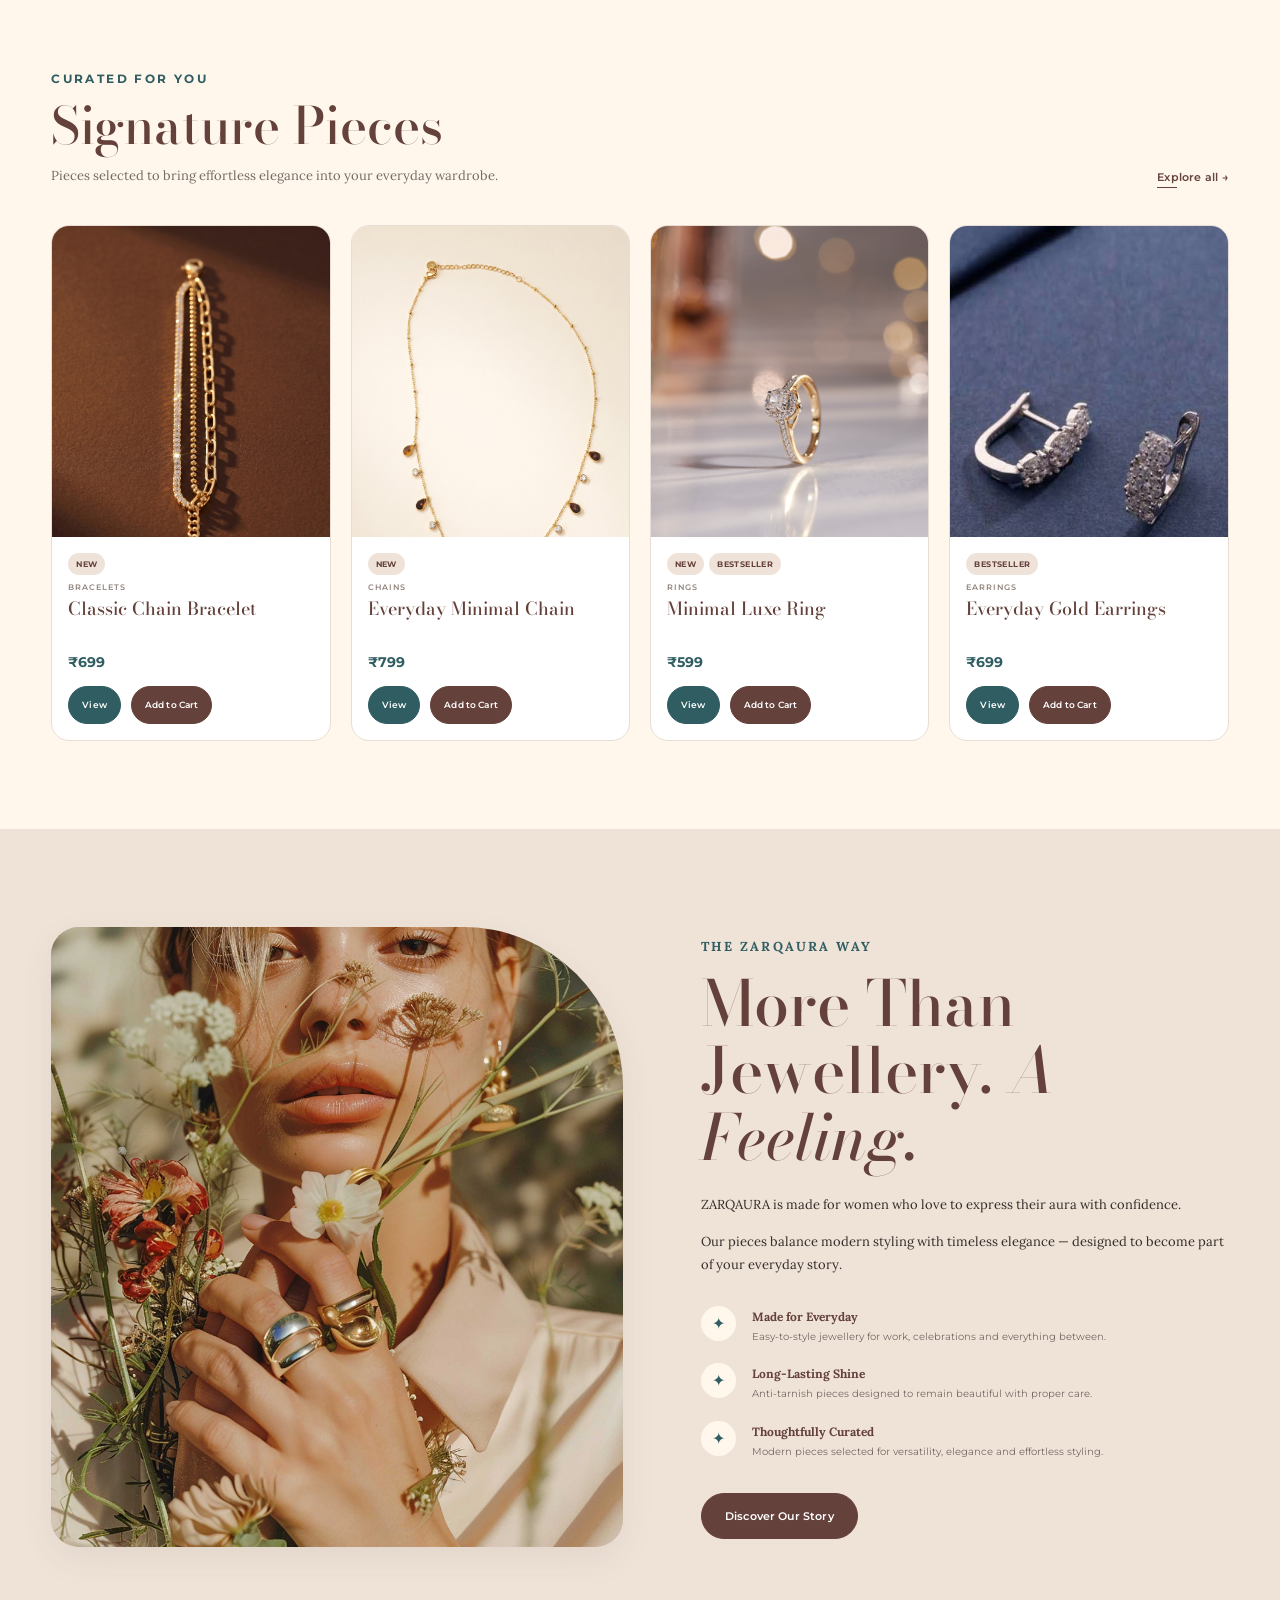
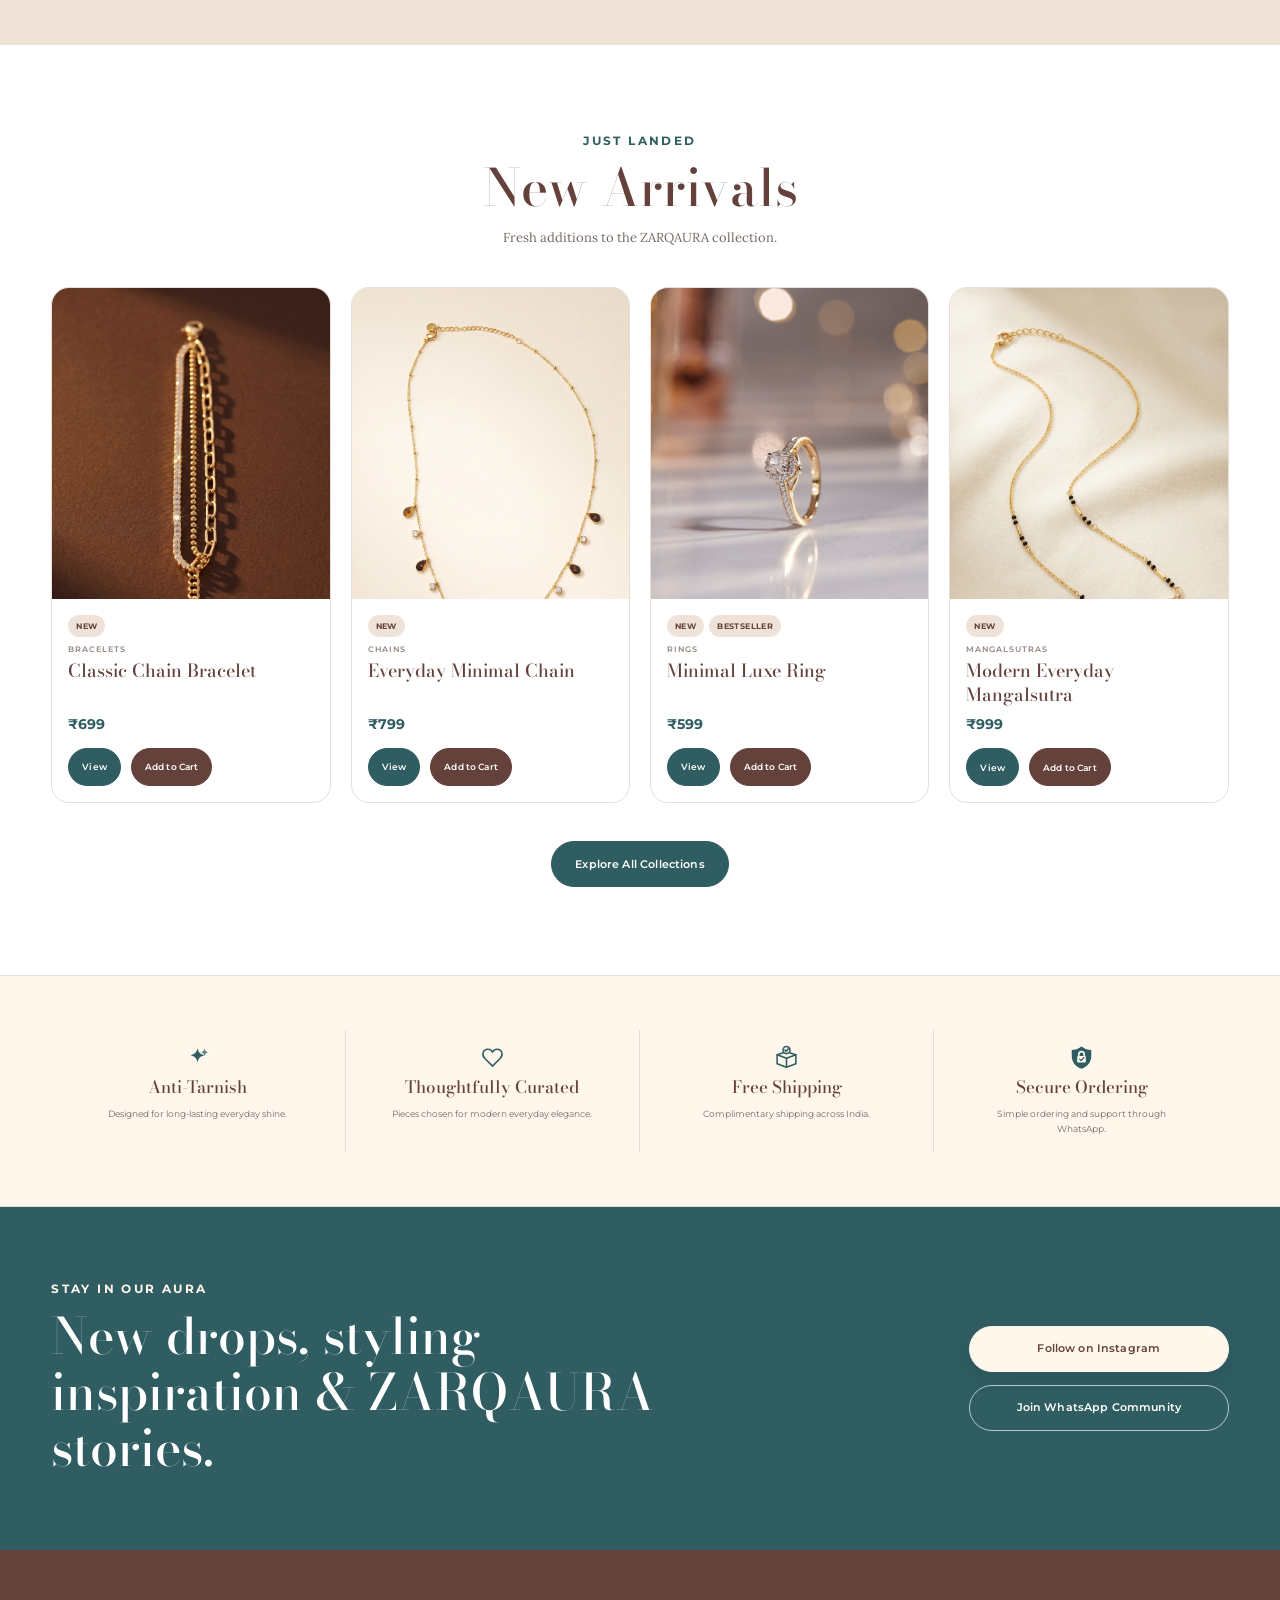
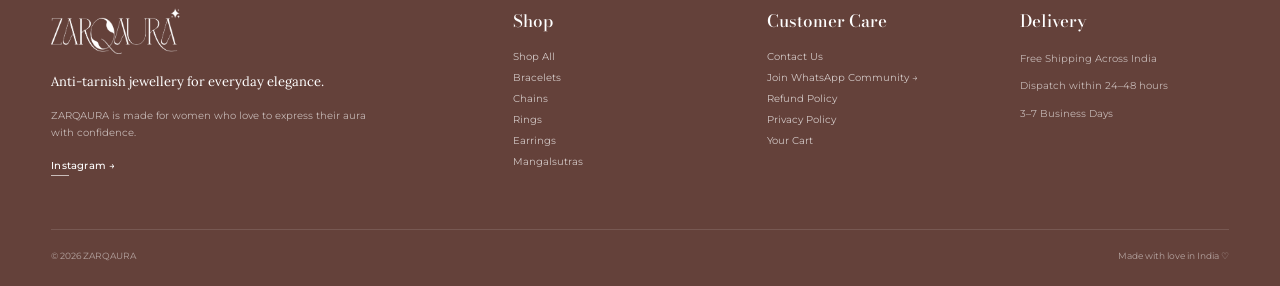
==== commit 03ac152e: "link update" ====
--- a/index.html
+++ b/index.html
@@ -849,13 +849,6 @@
                 Join WhatsApp Community
             </a>
 
-            <a
-                href="shop.html"
-                class="zq-community-link"
-            >
-                Shop the Collection →
-            </a>
-
         </div>
 
       </div>
--- a/assets/css/styles.css
+++ b/assets/css/styles.css
@@ -1671,17 +1671,20 @@
 
 .zq-text-link {
 
+    position:
+        relative;
+
+    display:
+        inline-flex;
+
+    align-items:
+        center;
+
+    gap:
+        6px;
+
     padding-bottom:
-        5px;
-
-    border-bottom:
-        1px solid
-        rgba(
-            100,
-            65,
-            58,
-            0.35
-        );
+        4px;
 
     color:
         var(--brown);
@@ -1692,23 +1695,67 @@
     font-weight:
         600;
 
+    letter-spacing:
+        0.2px;
+
     transition:
-        color 0.2s ease,
-        border-color 0.2s ease;
+        color 0.3s ease,
+        transform 0.3s ease,
+        opacity 0.3s ease;
+
+}
+
+
+.zq-text-link::after {
+
+    content:
+        "";
+
+    position:
+        absolute;
+
+    left:
+        0;
+
+    bottom:
+        0;
+
+    width:
+        28%;
+
+    height:
+        1px;
+
+    background:
+        var(--brown);
+
+    transition:
+        width 0.35s ease,
+        background-color 0.35s ease;
 
 }
 
 
 .zq-text-link:hover {
 
-    border-color:
+    color:
         var(--teal);
 
-    color:
+    transform:
+        translateX(4px);
+
+}
+
+
+.zq-text-link:hover::after {
+
+    width:
+        100%;
+
+    background:
         var(--teal);
 
 }
-
 
 /* =========================================================
    CATEGORY SECTION
@@ -2710,25 +2757,25 @@
 
     align-items: center;
 
-    gap: 7px;
+    justify-content: center;
+
+    width: 260px;
+
+    max-width: 100%;
+
+    margin: 0;
 
     padding-bottom: 5px;
 
-    margin-top: 5px;
-
-    margin-left: 20px;
-
-    color:
-        var(--white);
-
-    font-size:
-        11px;
-
-    font-weight:
-        500;
-
-    letter-spacing:
-        0.25px;
+    color: var(--white);
+
+    font-size: 11px;
+
+    font-weight: 500;
+
+    letter-spacing: 0.25px;
+
+    text-align: center;
 
     transition:
         opacity 0.3s ease,
@@ -2743,7 +2790,7 @@
 
     position: absolute;
 
-    left: 0;
+    left: 50%;
 
     bottom: 0;
 
@@ -2759,6 +2806,8 @@
             0.65
         );
 
+    transform: translateX(-50%);
+
     transition:
         width 0.4s ease;
 
@@ -2767,15 +2816,26 @@
 
 .zq-community-link:hover {
 
-    opacity:
-        0.9;
+    opacity: 0.9;
+
+    transform: translateY(-2px);
 
 }
 
 
 .zq-community-link:hover::after {
 
+    width: 72%;
+
+}
+
+
+.zq-community-actions .zq-btn {
+
     width:
+        260px;
+
+    max-width:
         100%;
 
 }
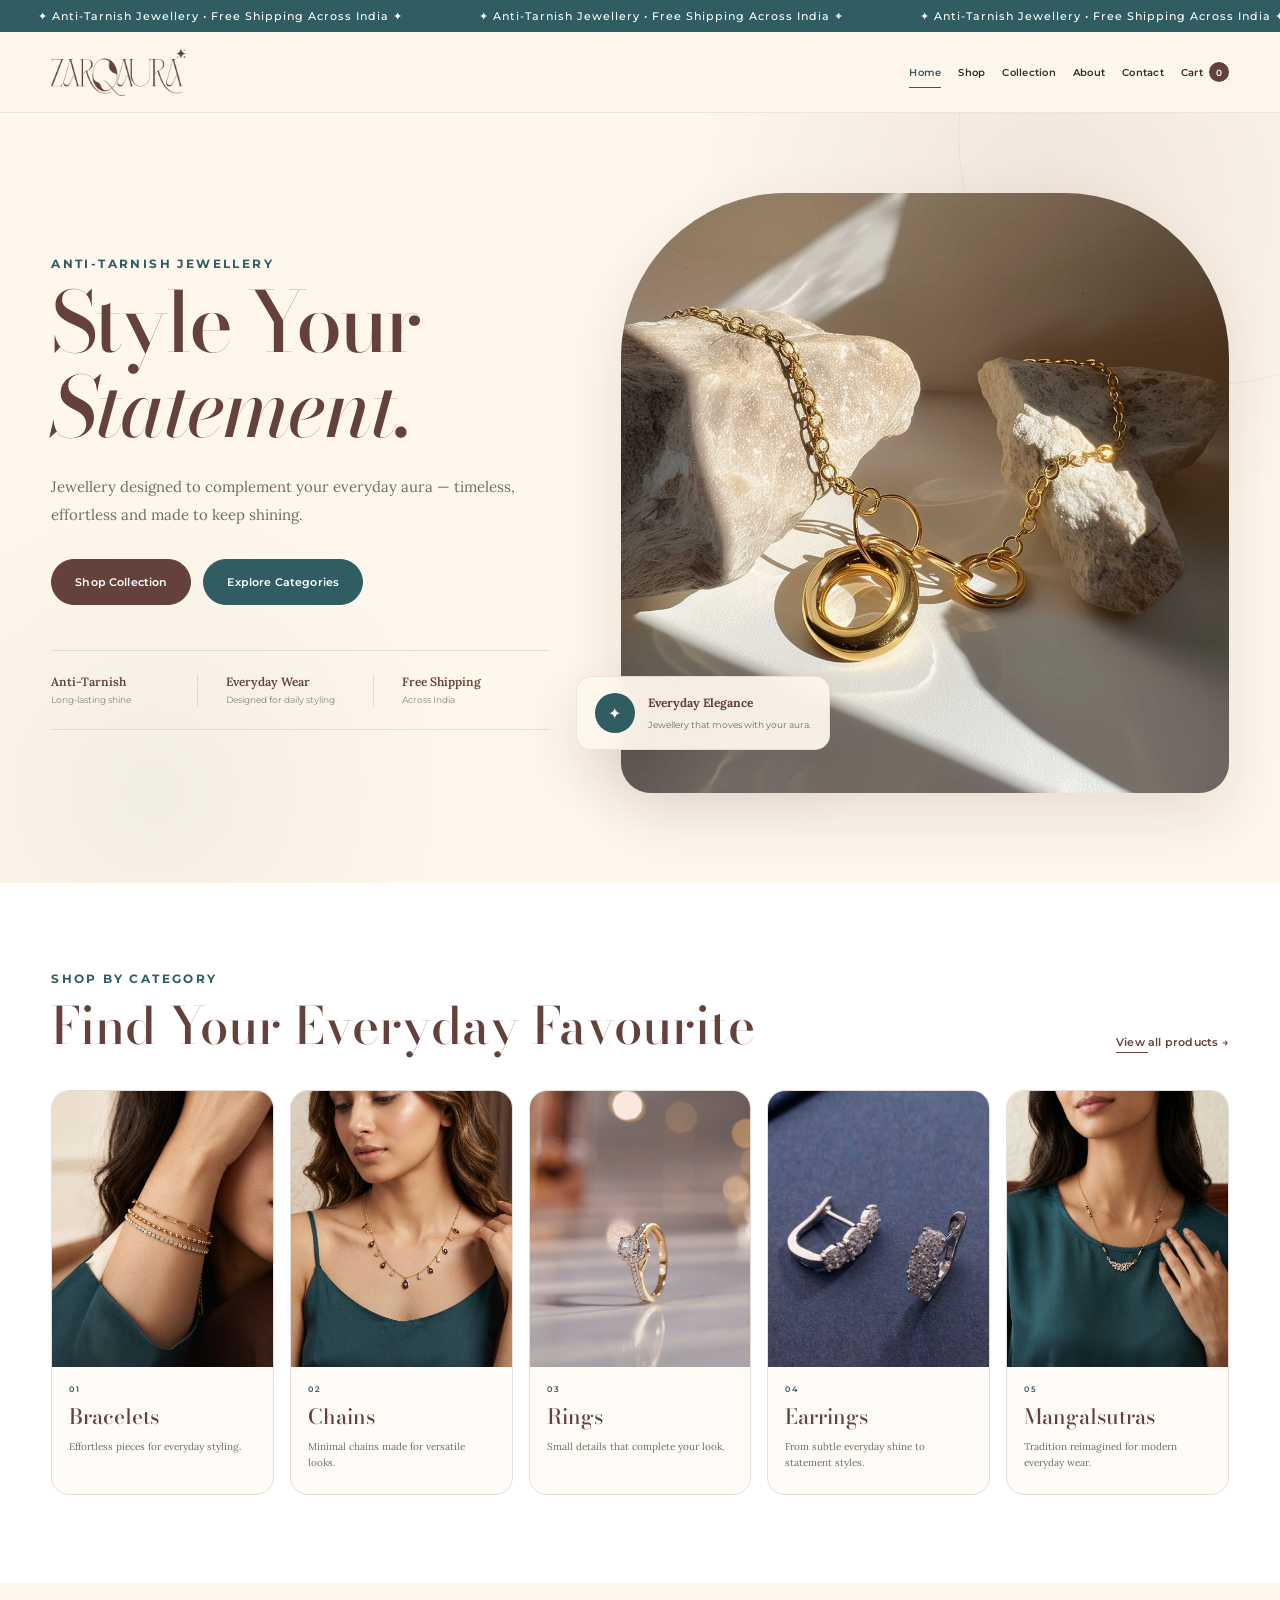
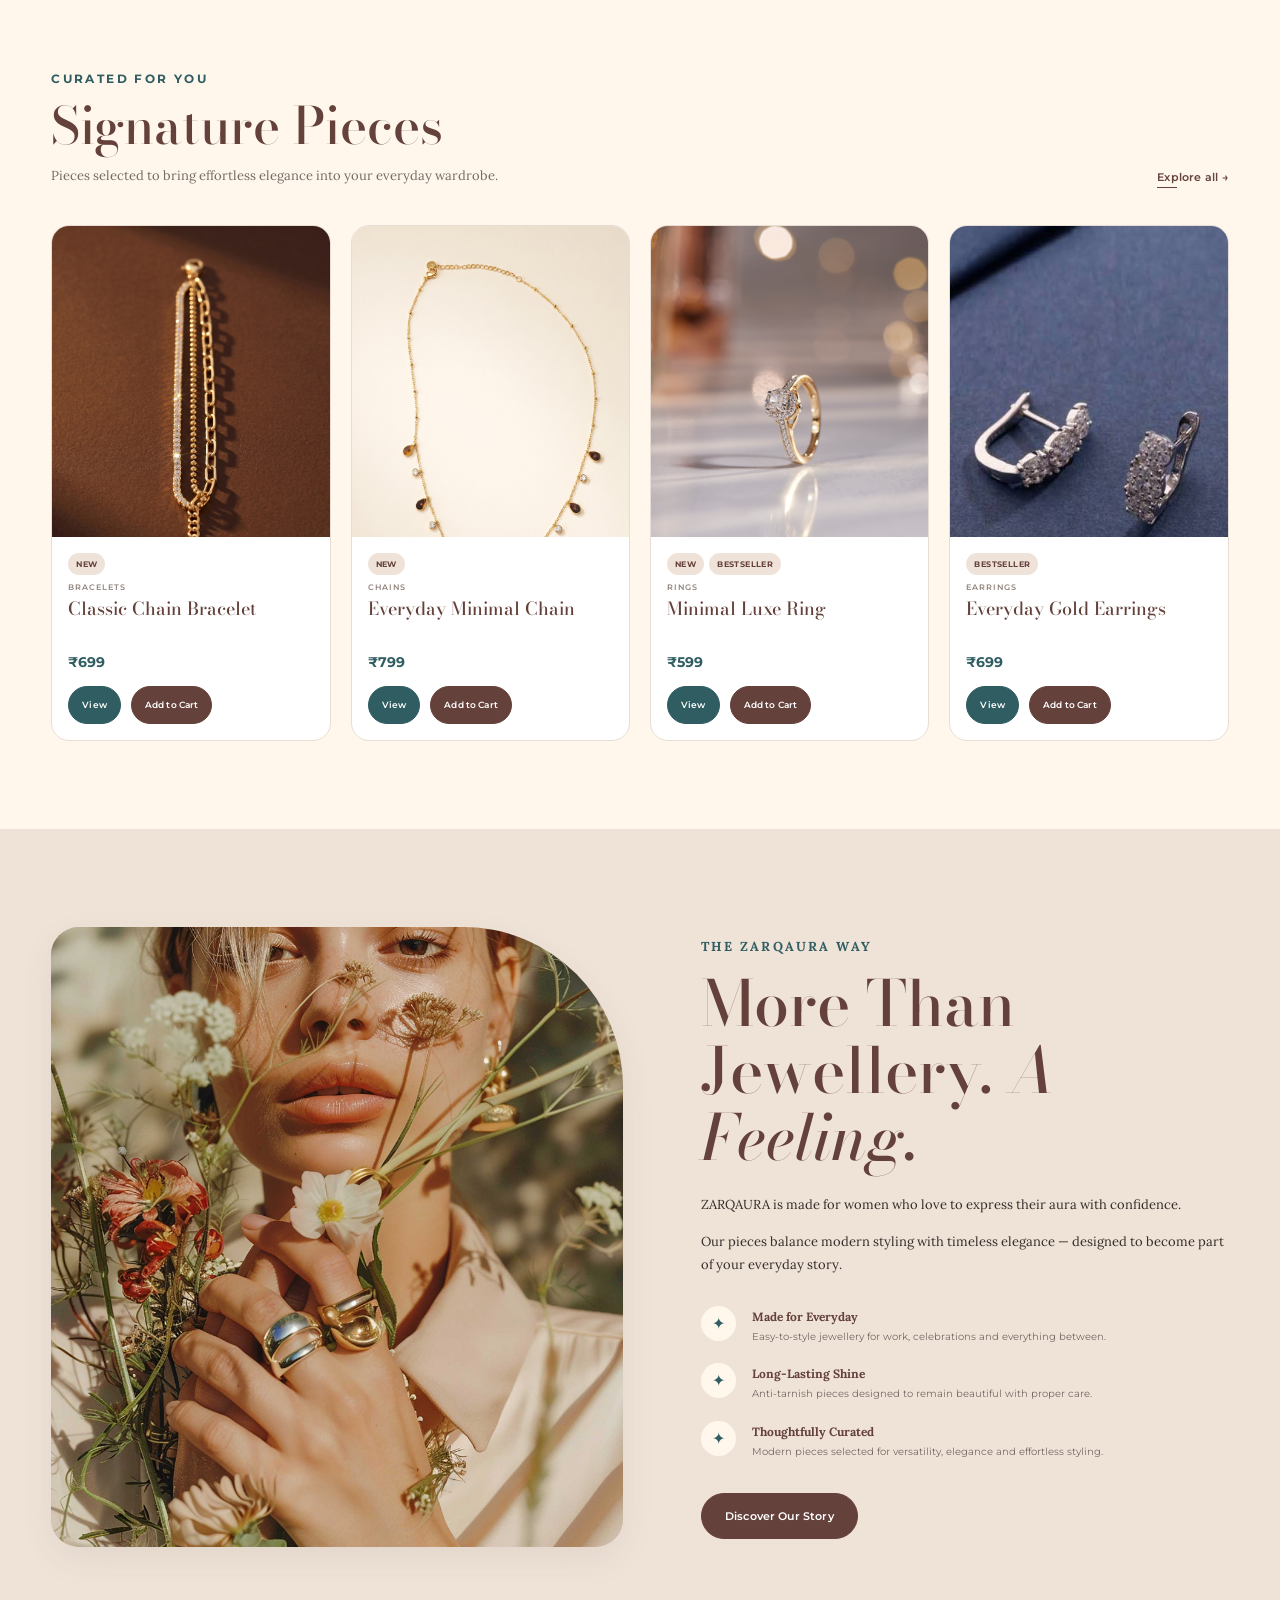
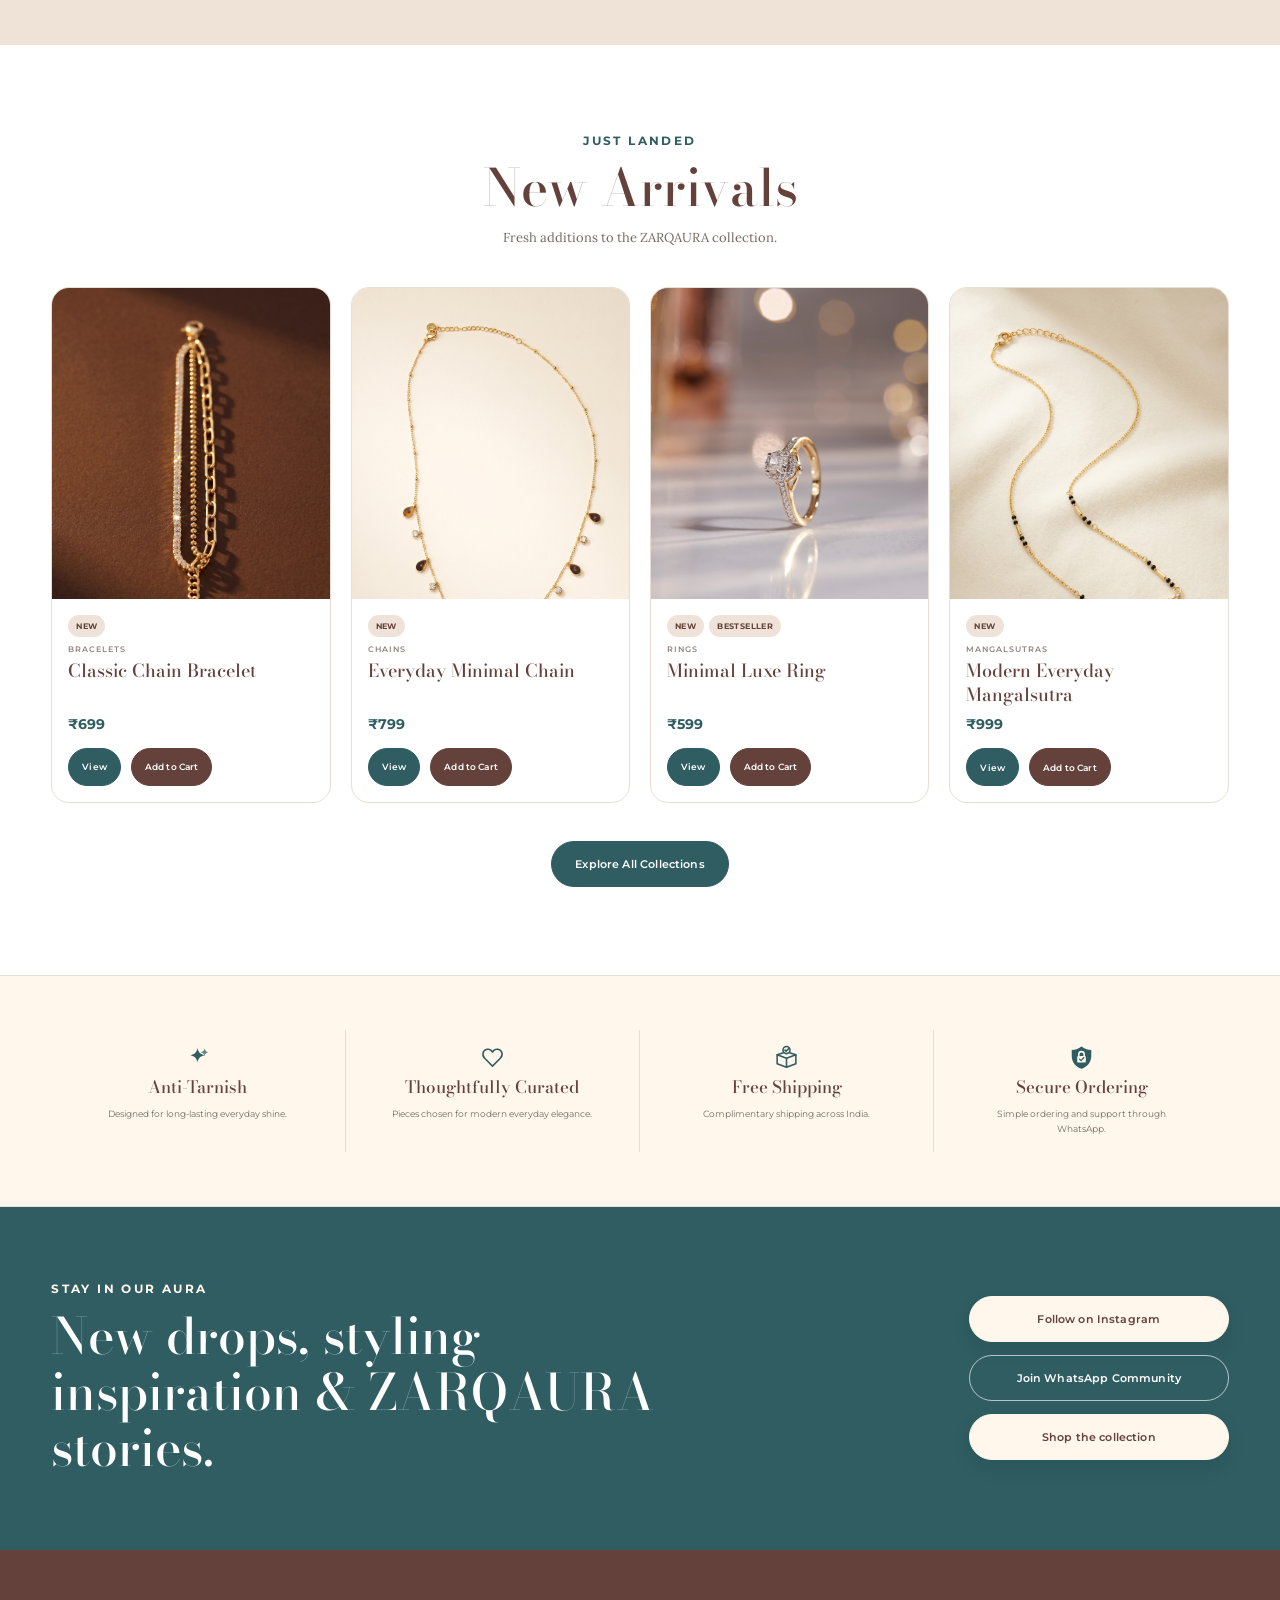
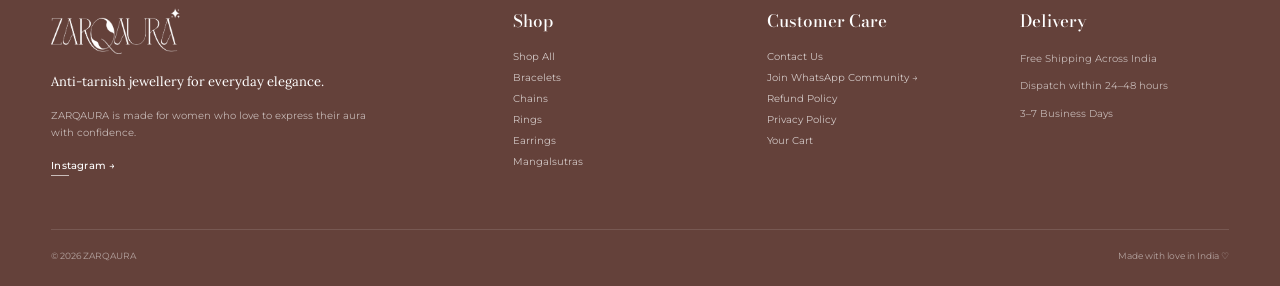
==== commit 632a6552: "update link" ====
--- a/index.html
+++ b/index.html
@@ -849,6 +849,15 @@
                 Join WhatsApp Community
             </a>
 
+            <a
+                href="shop.html"
+                id="collection-link"
+                target="_blank"
+                class="zq-btn zq-btn-light"
+            >
+                Shop the collection
+            </a>
+
         </div>
 
       </div>
--- a/assets/css/styles.css
+++ b/assets/css/styles.css
@@ -1741,9 +1741,6 @@
     color:
         var(--teal);
 
-    transform:
-        translateX(4px);
-
 }
 
 
@@ -2007,7 +2004,7 @@
 .product-card:hover {
 
     transform:
-        translateY(-5px);
+        translateY(-6px);
 
     box-shadow:
         var(--shadow-small);
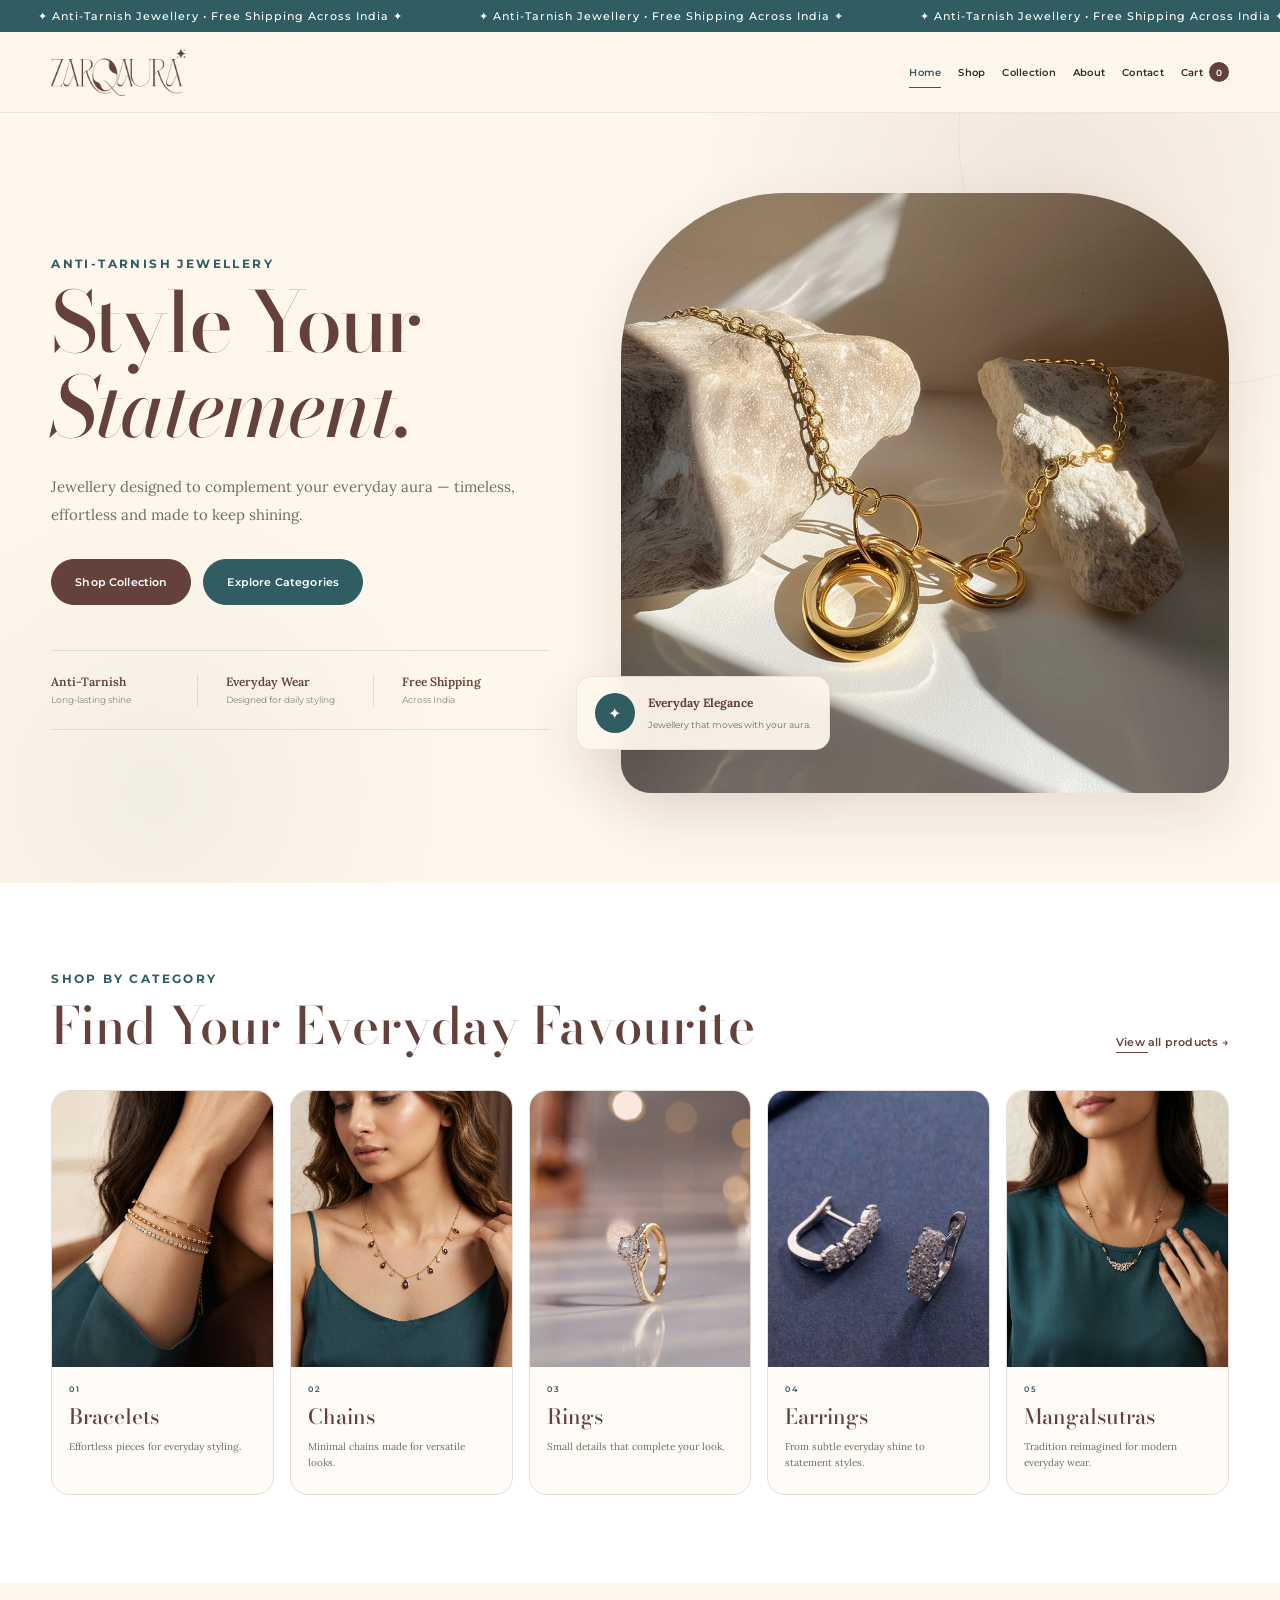
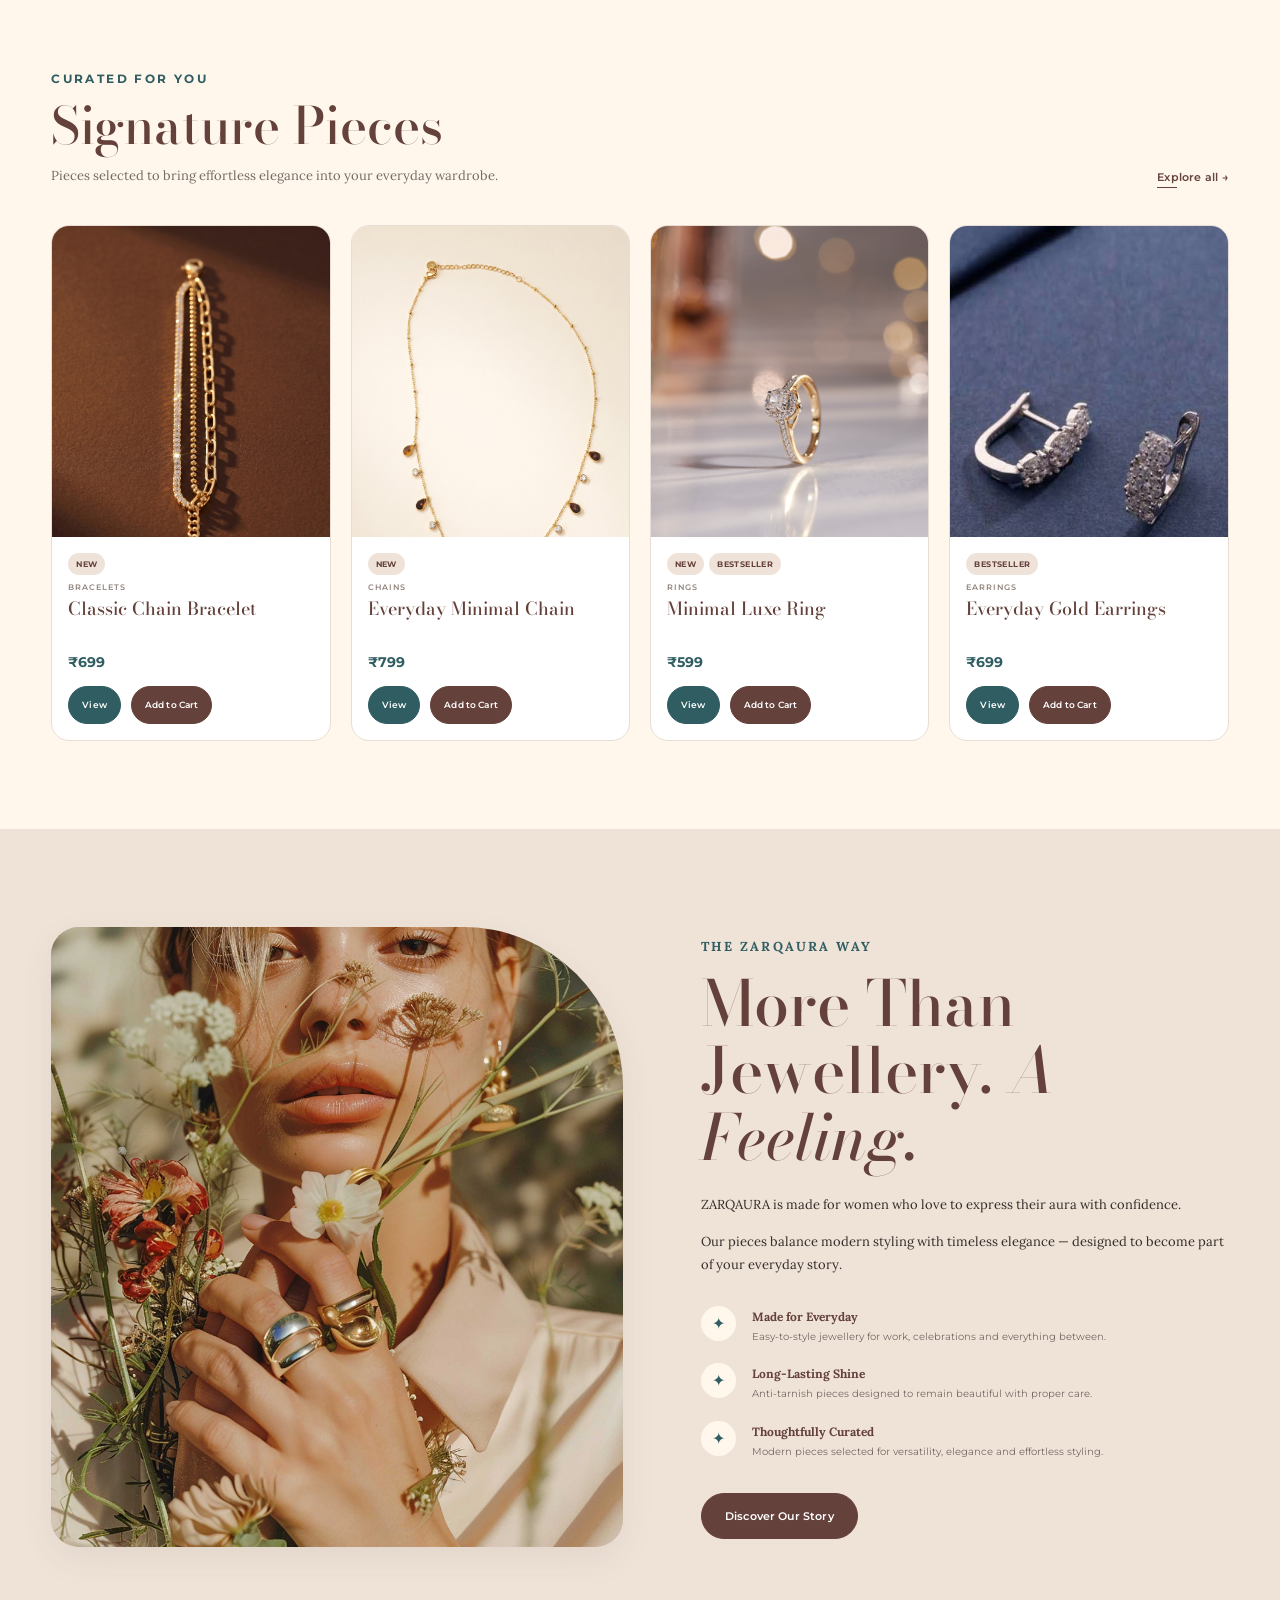
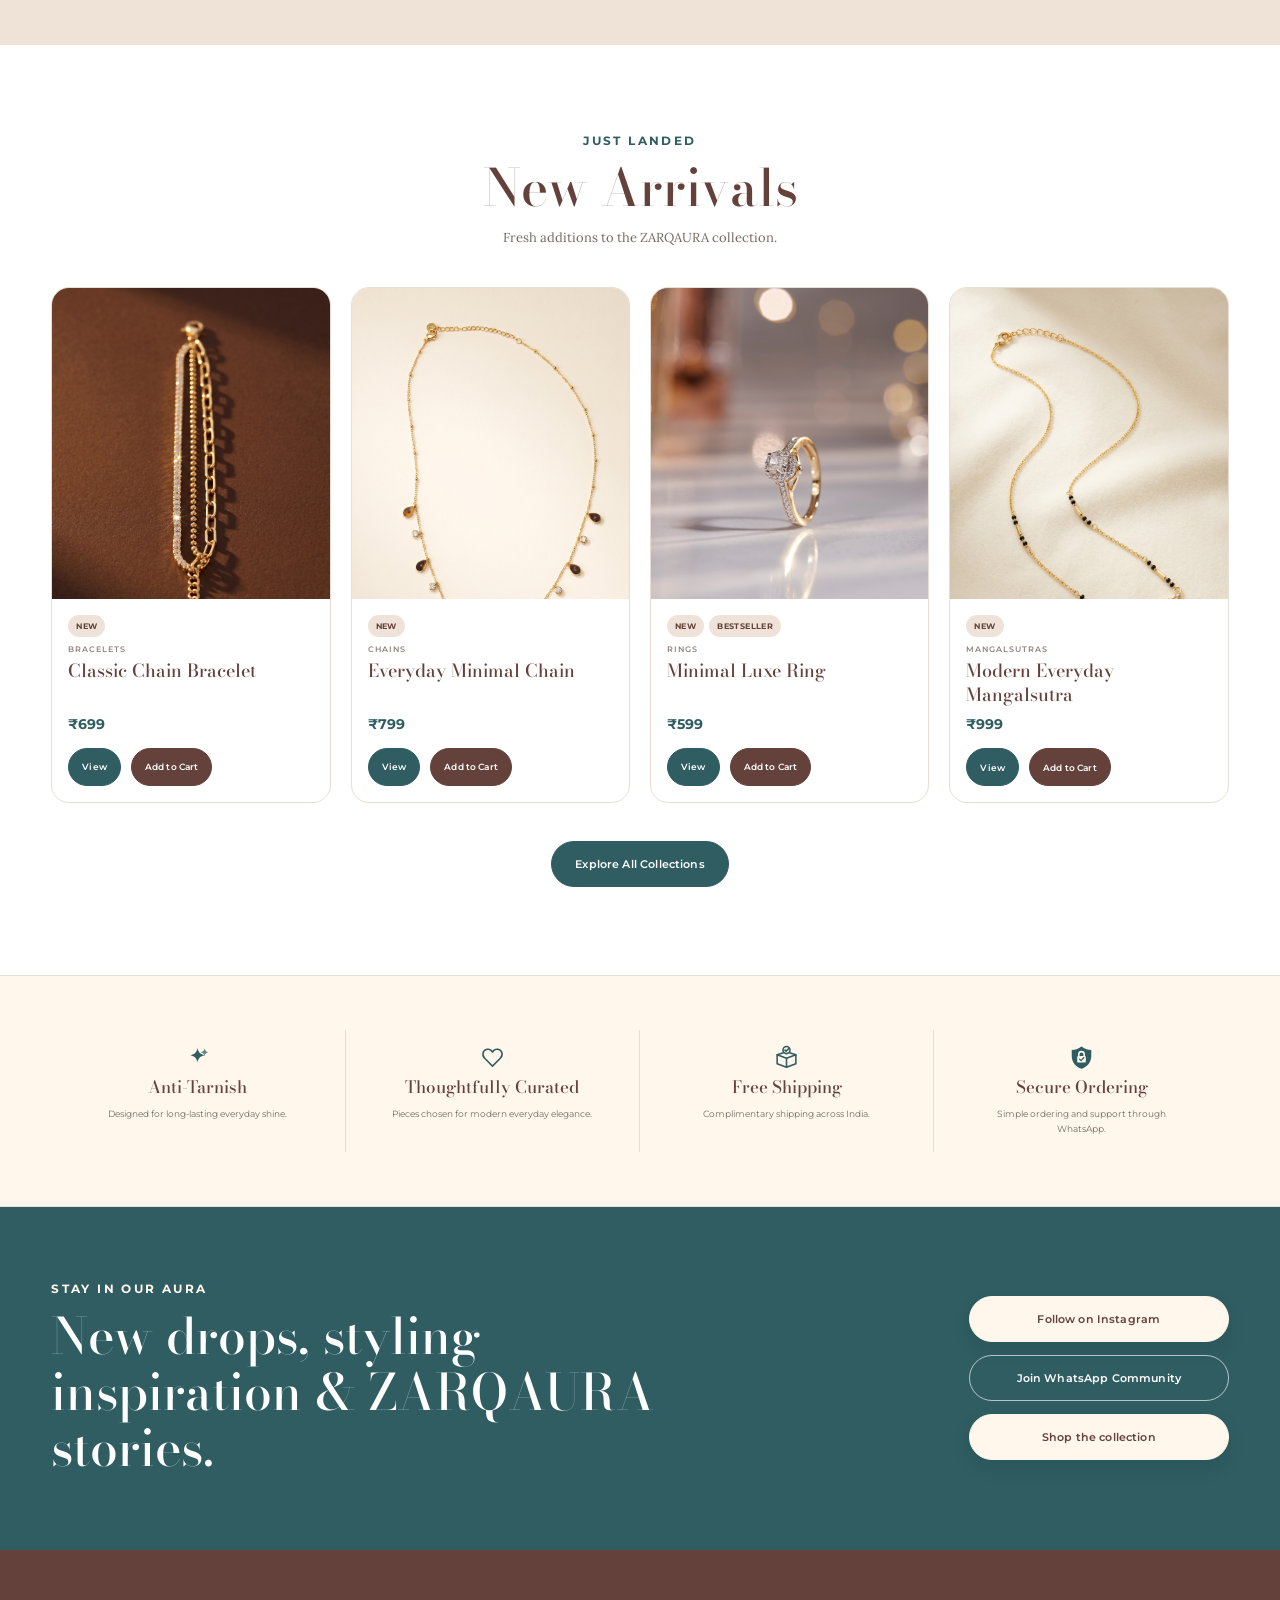
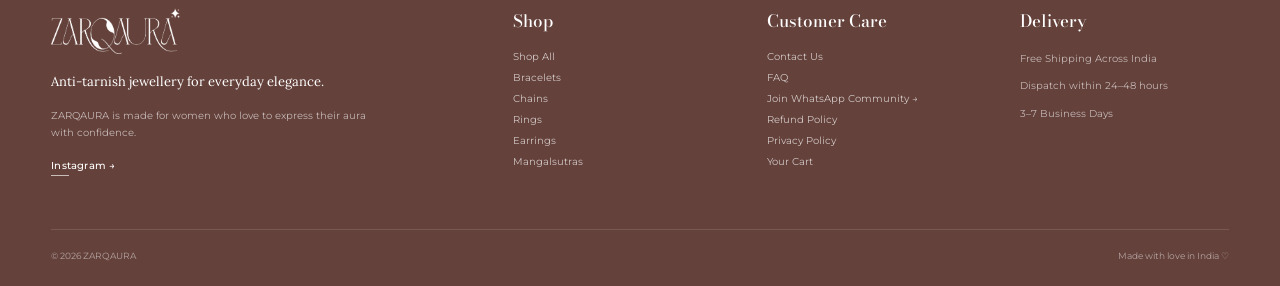
==== commit fd14dd6c: "index" ====
--- a/index.html
+++ b/index.html
@@ -71,7 +71,7 @@
           <div class="zq-hero-actions">
 
             <a
-              href="shop.html"
+              href="collections.html"
               class="zq-btn zq-btn-primary"
             >
               Shop Collection
--- a/assets/css/styles.css
+++ b/assets/css/styles.css
@@ -1323,6 +1323,8 @@
                 58,
                 0.08
             );
+        border-right:
+            0;
 
     }
 
@@ -1331,6 +1333,13 @@
 
         display:
             none;
+
+    }
+
+    .zq-hero-features div:last-child {
+
+        border-bottom:
+            0;
 
     }
 
@@ -4639,15 +4648,6 @@
     }
 
 
-    .zq-hero-actions
-    .zq-btn {
-
-        width:
-            100%;
-
-    }
-
-
     .zq-hero-features {
 
         grid-template-columns:
@@ -4737,6 +4737,13 @@
 
     }
 
+    .zq-section-heading.centered {
+        
+        text-align:
+            left;
+
+}
+
 
     /* Categories */
 
@@ -5178,4 +5185,455 @@
 
     }
 
-}+}
+
+
+/* =========================================================
+   PHONE ALIGNMENT — 480PX ONLY
+========================================================= */
+
+@media
+(
+    max-width:
+    480px
+) {
+
+    /* Homepage content */
+
+    .zq-hero-content,
+    .zq-section-heading,
+    .zq-category-info,
+    .zq-products-section .product-body,
+    .zq-new-section .product-body,
+    .zq-story-content,
+    .zq-benefit,
+    .zq-community-actions,
+    .zq-center-action {
+
+        width:
+            100%;
+
+        text-align:
+            center;
+
+    }
+
+
+    /* Hero */
+
+    .zq-hero-content,
+    .zq-hero-description {
+
+        margin-left:
+            auto;
+
+        margin-right:
+            auto;
+
+    }
+
+
+    .zq-hero-actions {
+
+        width:
+            100%;
+
+        align-items:
+            center;
+
+        justify-content:
+            center;
+
+    }
+
+
+    .zq-hero-actions
+    .zq-btn {
+
+        width:
+            100%;
+
+    }
+
+
+    .zq-hero-features {
+
+        width:
+            100%;
+
+    }
+
+
+    .zq-hero-features div {
+
+        width:
+            100%;
+
+        align-items:
+            center;
+
+        text-align:
+            center;
+
+    }
+
+
+    .zq-hero-visual,
+    .zq-hero-image-wrap {
+
+        width:
+            100%;
+
+    }
+
+
+    /* Floating icon card */
+
+    .zq-floating-card {
+
+        flex-direction:
+            column;
+
+        align-items:
+            center;
+
+        justify-content:
+            center;
+
+        text-align:
+            center;
+
+    }
+
+
+    .zq-floating-icon {
+
+        margin-left:
+            auto;
+
+        margin-right:
+            auto;
+
+    }
+
+
+    /* Section headings */
+
+    .zq-section-heading {
+
+        align-items:
+            center;
+
+        justify-content:
+            center;
+
+    }
+
+    .zq-section-heading.centered {
+        text-align: 
+            center;
+    }
+
+
+    .zq-section-description {
+
+        margin-left:
+            auto;
+
+        margin-right:
+            auto;
+
+    }
+
+
+    .zq-category-section .zq-text-link,
+    .zq-products-section .zq-text-link,
+    .zq-new-section .zq-text-link,
+    .zq-story-section .zq-text-link {
+
+        justify-content:
+            center;
+
+    }
+
+
+    /* Categories */
+
+    .zq-category-grid {
+
+        grid-template-columns:
+            1fr;
+
+        width:
+            100%;
+
+    }
+
+
+    .zq-category-card,
+    .zq-category-card:last-child {
+
+        width:
+            100%;
+
+        grid-column:
+            auto;
+
+    }
+
+
+    /* Homepage product cards */
+
+    .zq-products-section
+    .product-grid,
+    .zq-new-section
+    .product-grid {
+
+        grid-template-columns:
+            1fr;
+
+        width:
+            100%;
+
+    }
+
+
+    .zq-products-section
+    .product-card,
+    .zq-new-section
+    .product-card {
+
+        width:
+            100%;
+
+    }
+
+
+    .zq-products-section
+    .badges,
+    .zq-new-section
+    .badges {
+
+        justify-content:
+            center;
+
+    }
+
+
+    .zq-products-section
+    .product-card-actions,
+    .zq-new-section
+    .product-card-actions {
+
+        width:
+            100%;
+
+        align-items:
+            center;
+
+    }
+
+
+    .zq-products-section
+    .product-card-actions
+    .btn,
+    .zq-new-section
+    .product-card-actions
+    .btn {
+
+        width:
+            100%;
+
+    }
+
+
+    /* Story and icon points */
+
+
+    .zq-story-content h2 {
+
+        margin-left:
+            auto;
+
+        margin-right:
+            auto;
+
+    }
+
+
+    .zq-story-points > div {
+
+        width:
+            100%;
+
+        grid-template-columns:
+            1fr;
+
+        justify-items:
+            center;
+
+        text-align:
+            center;
+
+    }
+
+
+    .zq-story-points > div > span {
+
+        margin-left:
+            auto;
+
+        margin-right:
+            auto;
+
+    }
+
+
+    .zq-story-content
+    .zq-btn,
+    .zq-story-content
+    .btn {
+
+        width:
+            100%;
+
+    }
+
+
+    /* Benefits and icons */
+
+    .zq-benefits-grid {
+
+        width:
+            100%;
+
+    }
+
+
+    .zq-benefit {
+
+        display:
+            flex;
+
+        flex-direction:
+            column;
+
+        align-items:
+            center;
+
+        justify-content:
+            center;
+
+    }
+
+
+    .zq-benefit > span {
+
+        margin-left:
+            auto;
+
+        margin-right:
+            auto;
+
+    }
+
+
+    /* Community */
+
+    .zq-community-inner {
+
+        align-items:
+            center;
+
+        justify-content:
+            center;
+
+        text-align:
+            center;
+
+    }
+
+
+    .zq-community h2 {
+
+        margin-left:
+            auto;
+
+        margin-right:
+            auto;
+
+    }
+
+
+    .zq-community-actions {
+
+        align-items:
+            center;
+
+        justify-content:
+            center;
+
+    }
+
+
+    .zq-community-actions
+    .zq-btn,
+    .zq-whatsapp-community,
+    .zq-community-link {
+
+        width:
+            100%;
+
+    }
+
+    .zq-hero-actions
+    .zq-btn {
+
+        width:
+            100%;
+
+    }
+
+    .product-grid {
+        width: 100%;
+        grid-template-columns: 1fr;
+        justify-items: center;
+    }
+
+    .product-card {
+        width: 100%;
+        max-width: 100%;
+        margin: 0 auto;
+        text-align: center;
+    }
+
+    .product-card-image-link,
+    .product-image {
+        width: 100%;
+    }
+
+    .product-body {
+        width: 100%;
+        text-align: center;
+    }
+
+    .badges,
+    .product-card-actions {
+        justify-content: center;
+    }
+
+    .product-card-actions .btn {
+        width: 100%;
+    }
+
+    .curated-card .zq-text-link {
+
+    margin-left:
+        auto;
+
+    margin-right:
+        auto;
+
+}
+
+}
